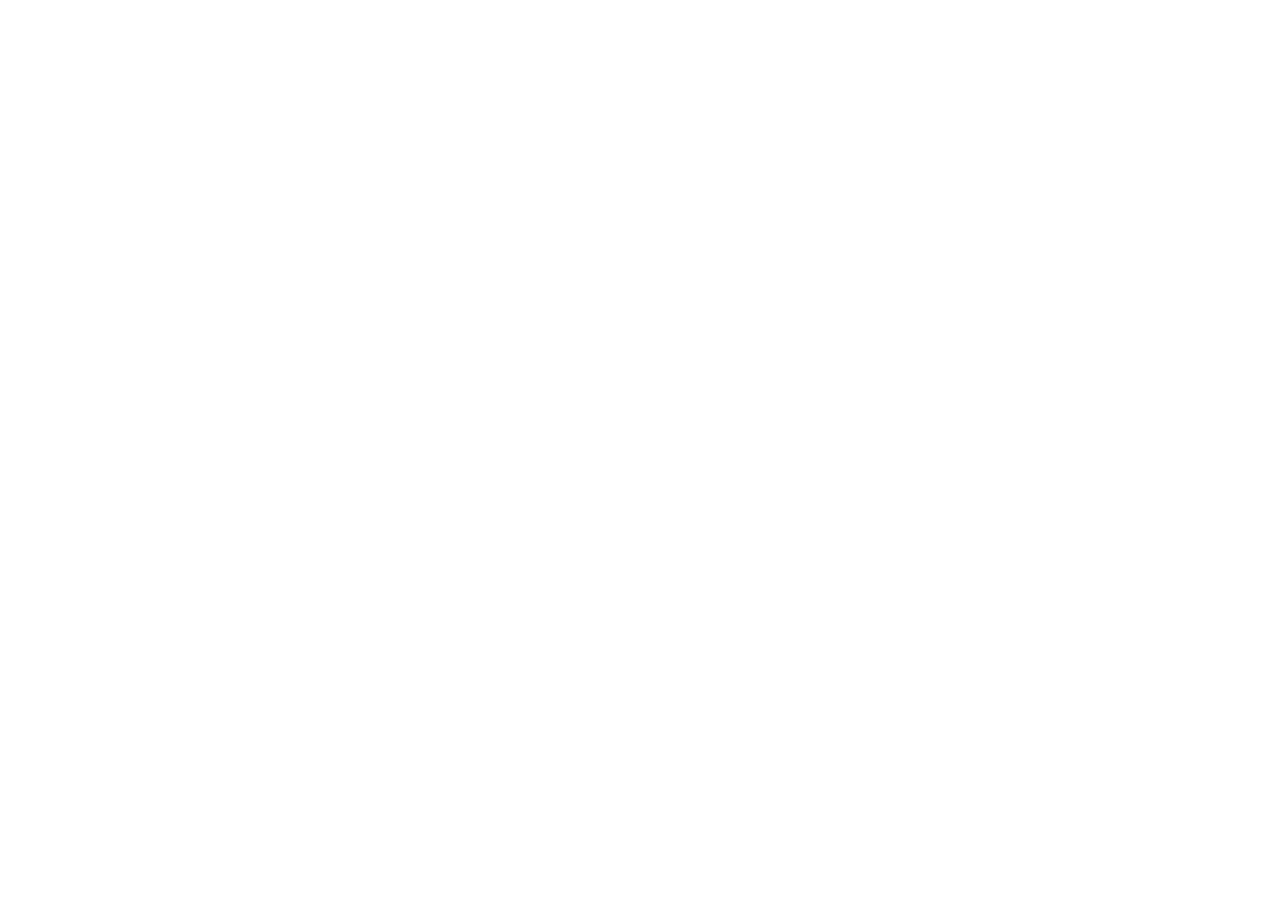
==== index.html @ 39248502 "Publish zero-cost merch UI snapshot" ====
<!doctype html>
<html lang="ja" data-page="index">
<head>
  <meta charset="utf-8">
  <meta name="viewport" content="width=device-width,initial-scale=1">
  <title>0円仕入れ物販事業</title>
  <link rel="stylesheet" href="./common.css">
  <style>
    .hq-wrap { max-width: 1180px; }
    .hero {
      display: grid;
      grid-template-columns: 1fr;
      gap: 14px;
      margin-bottom: 16px;
    }
    .panel {
      background: var(--surface);
      border: 1px solid var(--border);
      border-radius: var(--radius-lg);
      padding: 18px;
      box-shadow: 0 1px 2px rgba(15,23,42,.04);
    }
    .upload-title {
      font-size: 28px;
      font-weight: 900;
      line-height: 1.15;
      letter-spacing: -.02em;
    }
    .box-panel {
      margin-top: 14px;
      padding: 14px;
      border: 1px solid var(--border);
      border-radius: var(--radius-lg);
      background: var(--surface-2);
    }
    .box-label {
      font-size: 12px;
      font-weight: 800;
      color: var(--text-2);
    }
    .box-row {
      display: flex;
      flex-wrap: wrap;
      gap: 10px;
      align-items: center;
      margin-top: 10px;
    }
    .box-select {
      flex: 1;
      min-width: 220px;
      padding: 12px 14px;
      border-radius: var(--radius);
      border: 1px solid var(--border);
      background: var(--surface);
      color: var(--text);
      font: 14px/1.4 inherit;
    }
    .box-select:focus {
      outline: none;
      border-color: var(--accent);
    }
    .box-next {
      display: inline-flex;
      align-items: center;
      padding: 9px 12px;
      border-radius: 999px;
      border: 1px solid rgba(37,99,235,.18);
      background: #eff6ff;
      color: #1d4ed8;
      font-size: 12px;
      font-weight: 800;
      white-space: nowrap;
    }
    .box-grid {
      display: grid;
      grid-template-columns: repeat(3, minmax(0, 1fr));
      gap: 8px;
      margin-top: 12px;
    }
    .box-kpi {
      padding: 12px;
      border-radius: var(--radius);
      border: 1px solid var(--border);
      background: var(--surface);
    }
    .box-kpi-label {
      font-size: 11px;
      font-weight: 800;
      letter-spacing: .04em;
      text-transform: uppercase;
      color: var(--text-3);
    }
    .box-kpi-value {
      margin-top: 6px;
      font-size: 15px;
      font-weight: 800;
      color: var(--text);
      line-height: 1.5;
    }
    .box-create-row {
      margin-top: 10px;
    }
    .box-create-btn {
      padding: 0;
      border: none;
      background: none;
      color: var(--accent);
      font-size: 12px;
      font-weight: 800;
      cursor: pointer;
    }
    .box-create-btn:hover {
      text-decoration: underline;
    }
    .box-modal[hidden] { display: none; }
    .box-modal {
      position: fixed;
      inset: 0;
      z-index: 80;
      display: grid;
      place-items: center;
      padding: 20px;
      background: rgba(15,23,42,.22);
    }
    .box-modal-panel {
      width: min(420px, 100%);
      border: 1px solid var(--border);
      border-radius: var(--radius-lg);
      background: var(--surface);
      padding: 18px;
      box-shadow: 0 20px 48px rgba(15,23,42,.16);
    }
    .box-modal-title {
      font-size: 18px;
      font-weight: 900;
      line-height: 1.4;
    }
    .box-modal-note {
      margin-top: 8px;
      font-size: 12px;
      color: var(--text-2);
      line-height: 1.7;
    }
    .box-modal-input {
      width: 100%;
      margin-top: 12px;
      padding: 12px 14px;
      border-radius: var(--radius);
      border: 1px solid var(--border);
      background: var(--surface);
      color: var(--text);
      font: 14px/1.4 inherit;
    }
    .box-modal-input:focus {
      outline: none;
      border-color: var(--accent);
    }
    .box-modal-actions {
      display: flex;
      flex-wrap: wrap;
      gap: 8px;
      margin-top: 14px;
    }
    .box-modal-actions button {
      padding: 10px 14px;
      border-radius: 999px;
      border: 1px solid var(--border);
      background: var(--surface);
      color: var(--text-2);
      font-size: 13px;
      font-weight: 800;
      cursor: pointer;
    }
    .box-modal-actions .primary {
      border-color: var(--accent);
      background: var(--accent);
      color: #fff;
    }
    .upload-zone {
      margin-top: 16px;
      border: 2px dashed var(--border);
      border-radius: var(--radius-lg);
      padding: 28px 18px;
      text-align: center;
      cursor: pointer;
      background: var(--surface);
      transition: border-color .18s, background .18s, transform .18s;
    }
    .upload-zone:hover,
    .upload-zone.dragover {
      border-color: var(--accent);
      background: #eff6ff;
      transform: translateY(-1px);
    }
    .upload-zone input[type="file"] { display: none; }
    .upload-icon {
      font-size: 34px;
      line-height: 1;
    }
    .upload-main {
      margin-top: 10px;
      font-size: 16px;
      font-weight: 800;
    }
    .upload-sub {
      margin-top: 6px;
      font-size: 12px;
      color: var(--text-3);
      line-height: 1.6;
    }
    .upload-status {
      margin-top: 10px;
      font-size: 12px;
      font-weight: 700;
      color: var(--text-2);
    }
    .upload-links {
      display: flex;
      flex-wrap: wrap;
      gap: 8px;
      margin-top: 14px;
    }
    .failure-panel {
      margin-top: 14px;
      padding: 14px;
      border: 1px solid rgba(148,163,184,.26);
      border-radius: var(--radius-lg);
      background:
        linear-gradient(180deg, rgba(248,250,252,.95), rgba(255,255,255,.98)),
        var(--surface);
      box-shadow: 0 1px 2px rgba(15,23,42,.04);
    }
    .failure-panel.attention {
      border-color: rgba(185,28,28,.28);
      background:
        linear-gradient(180deg, rgba(254,242,242,.98), rgba(255,255,255,.99)),
        var(--surface);
      box-shadow: 0 10px 30px rgba(185,28,28,.08);
    }
    .failure-head {
      display: flex;
      flex-wrap: wrap;
      gap: 10px;
      align-items: start;
      justify-content: space-between;
    }
    .failure-title {
      font-size: 15px;
      font-weight: 900;
      color: #0f172a;
      letter-spacing: -.01em;
    }
    .failure-panel.attention .failure-title {
      color: #991b1b;
    }
    .failure-summary {
      margin-top: 6px;
      font-size: 12px;
      line-height: 1.75;
      color: #475569;
    }
    .failure-count {
      display: inline-flex;
      align-items: center;
      justify-content: center;
      min-width: 54px;
      padding: 6px 12px;
      border-radius: 999px;
      border: 1px solid rgba(148,163,184,.24);
      background: #fff;
      color: #334155;
      font-size: 12px;
      font-weight: 900;
      white-space: nowrap;
    }
    .failure-panel.attention .failure-count {
      border-color: rgba(185,28,28,.18);
      background: rgba(185,28,28,.08);
      color: #991b1b;
    }
    .failure-list {
      display: grid;
      gap: 10px;
      margin-top: 12px;
    }
    .failure-empty {
      padding: 12px 14px;
      border-radius: var(--radius);
      border: 1px dashed rgba(148,163,184,.35);
      background: rgba(255,255,255,.78);
      font-size: 12px;
      color: #64748b;
      line-height: 1.7;
    }
    .failure-card {
      display: grid;
      gap: 10px;
      padding: 12px;
      border-radius: var(--radius);
      border: 1px solid rgba(185,28,28,.14);
      background: #fff;
    }
    .failure-card-top {
      display: flex;
      flex-wrap: wrap;
      gap: 8px;
      align-items: start;
      justify-content: space-between;
    }
    .failure-card-title {
      font-size: 14px;
      font-weight: 900;
      line-height: 1.45;
      color: #991b1b;
    }
    .failure-card-time {
      font-size: 11px;
      font-weight: 800;
      color: #64748b;
      white-space: nowrap;
    }
    .failure-message {
      font-size: 13px;
      line-height: 1.75;
      color: #334155;
    }
    .failure-meta {
      display: flex;
      flex-wrap: wrap;
      gap: 6px;
    }
    .failure-pill {
      display: inline-flex;
      align-items: center;
      padding: 5px 10px;
      border-radius: 999px;
      border: 1px solid rgba(148,163,184,.22);
      background: #f8fafc;
      color: #334155;
      font-size: 11px;
      font-weight: 800;
      white-space: nowrap;
    }
    .failure-section-title {
      font-size: 11px;
      font-weight: 900;
      letter-spacing: .04em;
      text-transform: uppercase;
      color: #991b1b;
    }
    .failure-details,
    .failure-steps {
      display: grid;
      gap: 6px;
    }
    .failure-line,
    .failure-step {
      font-size: 12px;
      line-height: 1.7;
      color: #475569;
    }
    .failure-step strong {
      color: #991b1b;
    }
    .failure-photo-grid {
      display: grid;
      grid-template-columns: repeat(auto-fit, minmax(150px, 1fr));
      gap: 8px;
    }
    .failure-photo-card {
      border: 1px solid rgba(148,163,184,.18);
      border-radius: 12px;
      overflow: hidden;
      background: #f8fafc;
    }
    .failure-photo-link {
      display: block;
      text-decoration: none;
      color: inherit;
    }
    .failure-photo-thumb {
      display: block;
      width: 100%;
      aspect-ratio: 1 / 1;
      object-fit: cover;
      background: #e2e8f0;
    }
    .failure-photo-thumb.file-fallback {
      display: grid;
      place-items: center;
      background:
        linear-gradient(180deg, #dbeafe, #eff6ff);
      color: #0f172a;
      font-weight: 900;
      letter-spacing: .08em;
      font-size: 18px;
    }
    .failure-photo-thumb-label {
      display: inline-flex;
      align-items: center;
      justify-content: center;
      min-width: 64px;
      min-height: 64px;
      padding: 8px 10px;
      border-radius: 16px;
      border: 1px solid rgba(59,130,246,.2);
      background: rgba(255,255,255,.82);
      box-shadow: inset 0 1px 0 rgba(255,255,255,.7);
    }
    .failure-photo-body {
      display: grid;
      gap: 4px;
      padding: 8px;
    }
    .failure-photo-name {
      font-size: 11px;
      font-weight: 800;
      color: #0f172a;
      line-height: 1.5;
      word-break: break-all;
    }
    .failure-photo-note {
      font-size: 10px;
      line-height: 1.55;
      color: #475569;
    }
    .action-link {
      display: inline-flex;
      align-items: center;
      justify-content: center;
      gap: 6px;
      padding: 10px 14px;
      border-radius: 999px;
      border: 1px solid var(--border);
      background: var(--surface-2);
      color: var(--text);
      font-size: 13px;
      font-weight: 800;
      text-decoration: none;
      transition: border-color .18s, transform .18s;
    }
    .action-link:hover {
      border-color: var(--accent);
      transform: translateY(-1px);
    }
    .action-link.primary {
      background: var(--accent);
      color: #fff;
      border-color: var(--accent);
    }
    button.action-link {
      font: inherit;
      cursor: pointer;
    }
    button.action-link:disabled {
      opacity: .5;
      cursor: not-allowed;
      transform: none;
    }
    .action-link.disabled {
      opacity: .5;
      pointer-events: none;
      transform: none;
    }
    .drive-panel {
      margin-top: 14px;
      padding: 14px;
      border: 1px solid rgba(2,132,199,.22);
      border-radius: var(--radius-lg);
      background:
        linear-gradient(180deg, rgba(240,249,255,.95), rgba(255,255,255,.98)),
        var(--surface);
      box-shadow: 0 1px 2px rgba(15,23,42,.04);
    }
    .drive-header {
      display: flex;
      flex-wrap: wrap;
      gap: 8px;
      align-items: center;
      justify-content: space-between;
    }
    .drive-title {
      font-size: 14px;
      font-weight: 900;
      color: #0f172a;
      letter-spacing: -.01em;
    }
    .drive-badge {
      display: inline-flex;
      align-items: center;
      padding: 5px 10px;
      border-radius: 999px;
      background: rgba(2,132,199,.1);
      border: 1px solid rgba(2,132,199,.18);
      color: #0369a1;
      font-size: 11px;
      font-weight: 800;
      white-space: nowrap;
    }
    .drive-note {
      margin-top: 10px;
      font-size: 12px;
      line-height: 1.75;
      color: #334155;
    }
    .drive-actions {
      display: flex;
      flex-wrap: wrap;
      gap: 8px;
      margin-top: 12px;
    }
    .drive-actions .action-link {
      background: #fff;
      border-color: rgba(2,132,199,.2);
      color: #0f172a;
    }
    .drive-actions .action-link.primary {
      background: #0284c7;
      border-color: #0284c7;
      color: #fff;
    }
    .drive-status {
      margin-top: 10px;
      font-size: 12px;
      font-weight: 700;
      line-height: 1.7;
      color: #334155;
    }
    .drive-status.ok { color: #166534; }
    .drive-status.error { color: #b91c1c; }
    .drive-link {
      display: inline-flex;
      align-items: center;
      gap: 6px;
      margin-top: 10px;
      font-size: 12px;
      font-weight: 800;
      color: #0369a1;
      text-decoration: none;
      word-break: break-all;
    }
    .drive-link:hover { text-decoration: underline; }
    .focus-card {
      display: grid;
      gap: 12px;
      align-content: start;
    }
    .focus-eyebrow {
      font-size: 12px;
      font-weight: 800;
      color: var(--accent);
      letter-spacing: .04em;
      text-transform: uppercase;
    }
    .focus-title {
      font-size: 24px;
      font-weight: 900;
      line-height: 1.2;
      letter-spacing: -.02em;
    }
    .focus-note {
      font-size: 14px;
      color: var(--text-2);
      line-height: 1.7;
    }
    .focus-context {
      padding: 12px 14px;
      border-radius: var(--radius);
      border: 1px solid var(--border);
      background: var(--surface-2);
      font-size: 13px;
      color: var(--text-2);
      line-height: 1.7;
    }
    .focus-meta {
      display: flex;
      flex-wrap: wrap;
      gap: 8px;
    }
    .meta-pill {
      display: inline-flex;
      align-items: center;
      gap: 6px;
      padding: 6px 10px;
      border-radius: 999px;
      border: 1px solid var(--border);
      background: var(--surface-2);
      font-size: 12px;
      font-weight: 700;
      color: var(--text-2);
    }
    .summary-strip {
      display: grid;
      grid-template-columns: repeat(auto-fit, minmax(140px, 1fr));
      gap: 8px;
      margin-bottom: 16px;
    }
    .summary-card {
      background: var(--surface);
      border: 1px solid var(--border);
      border-radius: var(--radius);
      padding: 14px;
      box-shadow: 0 1px 2px rgba(15,23,42,.04);
    }
    .summary-label {
      font-size: 11px;
      font-weight: 700;
      color: var(--text-3);
    }
    .summary-value {
      margin-top: 8px;
      font-size: 28px;
      line-height: 1;
      font-weight: 900;
    }
    .summary-card.green .summary-value { color: var(--green); }
    .summary-card.blue .summary-value { color: var(--blue); }
    .summary-card.yellow .summary-value { color: var(--yellow); }
    .summary-card.orange .summary-value { color: var(--orange); }
    .summary-card.red .summary-value { color: var(--red); }
    .summary-card.gray .summary-value { color: var(--text); }
    .section {
      margin-bottom: 16px;
    }
    .section-headline {
      margin-bottom: 10px;
      font-size: 14px;
      font-weight: 800;
      color: var(--text);
    }
    .tool-grid {
      display: grid;
      grid-template-columns: repeat(auto-fit, minmax(220px, 1fr));
      gap: 10px;
    }
    .tool-card {
      background: var(--surface);
      border: 1px solid var(--border);
      border-radius: var(--radius-lg);
      padding: 16px;
      display: grid;
      gap: 12px;
      transition: border-color .18s, transform .18s;
      box-shadow: 0 1px 2px rgba(15,23,42,.04);
    }
    .tool-card:hover {
      border-color: var(--accent);
      transform: translateY(-1px);
    }
    .tool-top {
      display: flex;
      align-items: start;
      justify-content: space-between;
      gap: 10px;
    }
    .tool-name {
      font-size: 15px;
      font-weight: 800;
      line-height: 1.4;
    }
    .tool-count {
      font-size: 28px;
      line-height: 1;
      font-weight: 900;
      color: var(--text);
    }
    .tool-card.blue .tool-count { color: var(--blue); }
    .tool-card.green .tool-count { color: var(--green); }
    .tool-card.orange .tool-count { color: var(--orange); }
    .tool-card.red .tool-count { color: var(--red); }
    .tool-note {
      font-size: 12px;
      color: var(--text-2);
      line-height: 1.7;
    }
    .tool-link {
      display: inline-flex;
      align-items: center;
      gap: 6px;
      font-size: 12px;
      font-weight: 800;
      color: var(--accent);
      text-decoration: none;
    }
    .tool-link:hover { text-decoration: underline; }
    .alert-list {
      display: grid;
      gap: 8px;
    }
    .alert-card {
      display: grid;
      grid-template-columns: auto minmax(0, 1fr) auto;
      gap: 12px;
      align-items: start;
      background: var(--surface);
      border: 1px solid var(--border);
      border-radius: var(--radius);
      padding: 14px;
      box-shadow: 0 1px 2px rgba(15,23,42,.04);
    }
    .alert-dot {
      width: 10px;
      height: 10px;
      border-radius: 50%;
      margin-top: 6px;
      background: var(--text-3);
    }
    .alert-card.red .alert-dot { background: var(--red); }
    .alert-card.orange .alert-dot { background: var(--orange); }
    .alert-card.yellow .alert-dot { background: var(--yellow); }
    .alert-card.blue .alert-dot { background: var(--blue); }
    .alert-card.gray .alert-dot { background: var(--text-3); }
    .alert-id {
      font-size: 11px;
      font-family: ui-monospace, SFMono-Regular, Menlo, Consolas, monospace;
      font-weight: 700;
      color: var(--accent);
    }
    .alert-name {
      margin-top: 3px;
      font-size: 14px;
      font-weight: 800;
      line-height: 1.45;
    }
    .alert-note {
      margin-top: 5px;
      font-size: 12px;
      color: var(--text-2);
      line-height: 1.7;
    }
    .alert-link {
      display: inline-flex;
      align-items: center;
      white-space: nowrap;
      font-size: 12px;
      font-weight: 800;
      color: var(--accent);
      text-decoration: none;
    }
    .alert-link:hover { text-decoration: underline; }
    .empty-copy {
      padding: 14px;
      border-radius: var(--radius);
      border: 1px solid var(--border);
      background: var(--surface);
      font-size: 12px;
      color: var(--text-3);
    }
    .channel-grid {
      display: grid;
      grid-template-columns: repeat(auto-fit, minmax(220px, 1fr));
      gap: 10px;
    }
    .channel-card {
      background: var(--surface);
      border: 1px solid var(--border);
      border-radius: var(--radius-lg);
      padding: 16px;
      display: grid;
      gap: 10px;
      box-shadow: 0 1px 2px rgba(15,23,42,.04);
    }
    .channel-card.green  { border-color: rgba(21,128,61,.3); }
    .channel-card.blue   { border-color: rgba(29,78,216,.3); }
    .channel-card.orange { border-color: rgba(180,83,9,.3); }
    .channel-card.yellow { border-color: rgba(146,64,14,.3); }
    .channel-card.red    { border-color: rgba(185,28,28,.3); }
    .channel-head {
      display: flex;
      align-items: start;
      justify-content: space-between;
      gap: 8px;
    }
    .channel-name {
      font-size: 15px;
      font-weight: 800;
      line-height: 1.4;
    }
    .channel-stats {
      display: grid;
      grid-template-columns: repeat(auto-fit, minmax(72px, 1fr));
      gap: 6px;
    }
    .channel-stat {
      padding: 8px 6px;
      border-radius: 10px;
      background: var(--surface-2);
      text-align: center;
    }
    .channel-stat-label {
      font-size: 9px;
      font-weight: 700;
      color: var(--text-3);
    }
    .channel-stat-value {
      margin-top: 4px;
      font-size: 15px;
      font-weight: 900;
      color: var(--text);
    }
    .channel-note,
    .channel-plan,
    .channel-next {
      font-size: 12px;
      color: var(--text-2);
      line-height: 1.7;
    }
    .channel-plan {
      font-weight: 800;
      color: var(--text);
    }
    details.context {
      margin-bottom: 16px;
      border: 1px solid var(--border);
      border-radius: var(--radius-lg);
      background: var(--surface);
      overflow: hidden;
      box-shadow: 0 1px 2px rgba(15,23,42,.04);
    }
    details.context > summary {
      list-style: none;
      cursor: pointer;
      padding: 16px 18px;
      font-size: 13px;
      font-weight: 800;
      color: var(--text);
      display: flex;
      align-items: center;
      gap: 8px;
    }
    details.context > summary::-webkit-details-marker { display: none; }
    .context-arrow {
      color: var(--accent);
      transition: transform .16s ease;
    }
    details.context[open] .context-arrow { transform: rotate(90deg); }
    .detail-grid {
      display: grid;
      grid-template-columns: repeat(2, minmax(0, 1fr));
      gap: 12px;
      padding: 0 18px 18px;
    }
    .detail-card {
      border: 1px solid var(--border);
      border-radius: var(--radius);
      background: var(--surface-2);
      padding: 14px;
    }
    .detail-title {
      font-size: 12px;
      font-weight: 800;
      color: var(--text-2);
      margin-bottom: 10px;
    }
    .milestone-list,
    .action-list {
      display: grid;
      gap: 8px;
    }
    .milestone-item,
    .action-item {
      padding: 10px 12px;
      border-radius: 10px;
      border: 1px solid var(--border);
      background: var(--surface);
      font-size: 12px;
      color: var(--text-2);
      line-height: 1.6;
    }
    .milestone-name {
      font-weight: 800;
      color: var(--text);
    }
    .milestone-progress {
      margin-top: 5px;
      font-size: 11px;
      color: var(--text-3);
    }
    .hq-footer {
      margin: 0 24px 24px;
      font-size: 11px;
      color: var(--text-3);
      text-align: center;
    }
    .hq-footer code {
      cursor: pointer;
      color: var(--accent);
    }
    /* ── 8-step pipeline strip ── */
    .flow-strip {
      display: flex;
      align-items: center;
      gap: 0;
      margin-bottom: 14px;
      padding: 11px 16px;
      background: var(--surface);
      border: 1px solid var(--border);
      border-radius: var(--radius-lg);
      box-shadow: 0 1px 2px rgba(15,23,42,.04);
      overflow-x: auto;
      scrollbar-width: none;
    }
    .flow-strip::-webkit-scrollbar { display: none; }
    .pipe-step {
      display: inline-flex;
      align-items: center;
      padding: 4px 10px;
      border-radius: 999px;
      font-size: 11px;
      font-weight: 800;
      color: var(--text-3);
      white-space: nowrap;
      flex-shrink: 0;
      border: 1px solid transparent;
      letter-spacing: .01em;
    }
    .pipe-step.done { color: var(--green); }
    .pipe-step.current {
      background: rgba(37,99,235,.09);
      color: var(--accent);
      border-color: rgba(37,99,235,.22);
    }
    .pipe-step.alert {
      background: rgba(185,28,28,.07);
      color: var(--red);
      border-color: rgba(185,28,28,.22);
    }
    .pipe-arr {
      flex-shrink: 0;
      color: var(--border);
      font-size: 11px;
      padding: 0 1px;
      user-select: none;
    }
    @media (max-width: 920px) {
      .hero,
      .detail-grid {
        grid-template-columns: 1fr;
      }
    }
    @media (max-width: 640px) {
      .upload-title,
      .focus-title {
        font-size: 22px;
      }
      .summary-strip,
      .tool-grid,
      .channel-grid,
      .box-grid {
        grid-template-columns: 1fr;
      }
      .alert-card {
        grid-template-columns: auto minmax(0, 1fr);
      }
      .alert-link {
        grid-column: 2;
      }
      .channel-stats {
        grid-template-columns: repeat(2, minmax(0, 1fr));
      }
    }
  </style>
</head>
<body>
  <header class="hq-header">
    <h1><span class="dot">●</span> 0円仕入れ物販事業</h1>
  </header>

  <div class="hq-wrap">
    <section class="hero">
      <div class="panel">
        <div class="upload-title">写真を入れる箱を選ぶ</div>
        <div class="box-panel">
          <div class="box-label">いま使う箱</div>
          <div class="box-row">
            <select id="box-select" class="box-select" aria-label="写真を入れる箱"></select>
            <div id="box-next" class="box-next">次の番号を確認中</div>
          </div>
          <div id="box-grid" class="box-grid"></div>
          <div class="box-create-row">
            <button id="box-create-btn" class="box-create-btn" type="button">＋ 新しい箱を作る</button>
          </div>
        </div>
        <div class="upload-zone" id="upload-zone">
          <div class="upload-icon">📷</div>
          <div id="upload-main" class="upload-main">写真を選ぶ</div>
          <input type="file" id="file-input" multiple accept="image/*,.heic,.heif">
          <div class="upload-status" id="upload-status">箱を選んだら写真を入れます</div>
        </div>
        <div class="upload-links">
          <button id="upload-submit" class="action-link primary" type="button" disabled hidden>写真を取り込む</button>
          <a id="intake-link" class="action-link primary" href="./intake_cards.html">④⑤ 写真・AI識別へ →</a>
          <a id="ops-link" class="action-link" href="./ops.html">⑥ 出品準備 →</a>
        </div>
        <div id="failure-panel" class="failure-panel">
          <div class="failure-head">
            <div>
              <div class="failure-title">判定失敗</div>
              <div id="failure-summary" class="failure-summary">いまの箱で保存済みの判定失敗はありません。</div>
            </div>
            <div id="failure-count" class="failure-count">0件</div>
          </div>
          <div id="failure-list" class="failure-list">
            <div class="failure-empty">判定に失敗しても、これからは写真を保存してここへ出します。理由と次にやることをこの欄で確認できます。</div>
          </div>
        </div>
        <div class="drive-panel">
          <div class="drive-header">
            <div class="drive-title">相手に送る共有フォルダ</div>
            <div class="drive-badge">1日1回確認</div>
          </div>
          <div class="drive-note">
            1. <strong>相手に送るリンクをコピー</strong> を押します。 2. そのまま相手に送ります。 3. 相手は開いた共有フォルダへ <strong>撮影順のまま</strong> 写真を入れるだけです。
            フォルダ追加は不要です。Acer 側で <strong>時系列順 + バーコード写真を区切り</strong> にまとめます。通常確認は <strong>1日1回</strong>、急ぐ時だけ「今すぐ共有フォルダ確認」を使います。
          </div>
          <div class="drive-actions">
            <button id="drive-share-btn" class="action-link" type="button">相手に送るリンクをコピー</button>
            <button id="drive-sync-btn" class="action-link primary" type="button">今すぐ共有フォルダ確認</button>
          </div>
          <div id="drive-status" class="drive-status">箱を選ぶと、相手に送る共有リンクをこちらで用意できます。相手は開いた共有フォルダへ写真を入れるだけです。</div>
          <a id="drive-link" class="drive-link" href="#" target="_blank" rel="noreferrer noopener" hidden>共有フォルダを開く</a>
        </div>
      </div>
    </section>
  </div>

  <div id="box-modal" class="box-modal" hidden>
    <div class="box-modal-panel">
      <div class="box-modal-title">新しい箱を作る</div>
      <select id="box-modal-lane" class="box-modal-input" aria-label="箱のロット">
        <option value="numeric">数字ロット</option>
        <option value="alphabet">英字ロット</option>
      </select>
      <input id="box-modal-input" class="box-modal-input" type="text" maxlength="12" placeholder="例: 002">
      <div class="box-modal-actions">
        <button id="box-modal-confirm" class="primary" type="button">この箱を作る</button>
        <button id="box-modal-cancel" type="button">閉じる</button>
      </div>
    </div>
  </div>

  <script src="./status_snapshot.js"></script>
  <script>
    document.write('<script src="./intake_snapshot.js?fresh='
      + encodeURIComponent(new URLSearchParams(window.location.search).get('fresh') || String(Date.now()))
      + '"><\\/script>');
  </script>
  <script src="./milestone_snapshot.js"></script>
  <script src="./api_config.js"></script>
  <script src="./common.js"></script>
  <script>
  (function(){
    var S = window.ZERO_COST_STATUS || {};
    var I = window.ZERO_COST_INTAKE || {};
    var zone = document.getElementById('upload-zone');
    var fileInput = document.getElementById('file-input');
    var statusEl = document.getElementById('upload-status');
    var uploadMain = document.getElementById('upload-main');
    var uploadSubmit = document.getElementById('upload-submit');
    var boxSelect = document.getElementById('box-select');
    var boxNext = document.getElementById('box-next');
    var boxGrid = document.getElementById('box-grid');
    var failurePanel = document.getElementById('failure-panel');
    var failureSummaryEl = document.getElementById('failure-summary');
    var failureCountEl = document.getElementById('failure-count');
    var failureListEl = document.getElementById('failure-list');
    var intakeLink = document.getElementById('intake-link');
    var opsLink = document.getElementById('ops-link');
    var driveShareBtn = document.getElementById('drive-share-btn');
    var driveSyncBtn = document.getElementById('drive-sync-btn');
    var driveStatusEl = document.getElementById('drive-status');
    var driveLinkEl = document.getElementById('drive-link');
    var boxCreateBtn = document.getElementById('box-create-btn');
    var boxModal = document.getElementById('box-modal');
    var boxModalLane = document.getElementById('box-modal-lane');
    var boxModalInput = document.getElementById('box-modal-input');
    var boxModalConfirm = document.getElementById('box-modal-confirm');
    var boxModalCancel = document.getElementById('box-modal-cancel');
    var selectedFiles = [];
    var selectedPhotoManifest = [];
    var barcodeDetectionPending = false;
    var isUploading = false;
    var isDriveBusy = false;
    var driveStatusPollTimer = 0;
    var driveStatusRequestId = 0;
    var failureRequestId = 0;

    function esc(value){
      return String(value || '')
        .replace(/&/g, '&amp;')
        .replace(/</g, '&lt;')
        .replace(/>/g, '&gt;')
        .replace(/"/g, '&quot;');
    }

    function num(value){
      var normalized = Number(String(value || '0').replace(/,/g, ''));
      return isFinite(normalized) ? normalized : 0;
    }

    function padSequence(value){
      return String(Math.max(0, num(value))).padStart(4, '0');
    }

    function basename(path){
      var parts = String(path || '').split('/').filter(Boolean);
      return parts.length ? parts[parts.length - 1] : '';
    }

    function parseBoxNumber(boxId) {
      var match = String(boxId || '').match(/^BOX-(\d+)$/i);
      return match ? num(match[1]) : 0;
    }

    function parseBoxAlpha(boxId) {
      var match = String(boxId || '').match(/^BOX-([A-Z]+)$/i);
      return match ? match[1].toUpperCase() : '';
    }

    function normalizeBoxLane(value) {
      return String(value || '').toLowerCase() === 'alphabet' ? 'alphabet' : 'numeric';
    }

    function inferBoxLane(boxId, rawLane) {
      if (/^BOX-[A-Z]+$/i.test(String(boxId || '').trim())) return 'alphabet';
      if (/^BOX-\d+$/i.test(String(boxId || '').trim())) return 'numeric';
      return normalizeBoxLane(rawLane);
    }

    function laneLabel(lane) {
      return normalizeBoxLane(lane) === 'alphabet' ? '英字ロット' : '数字ロット';
    }

    function boxCodeFromId(boxId, lane) {
      var alpha = parseBoxAlpha(boxId);
      if (alpha) return alpha;
      var numeric = parseBoxNumber(boxId);
      if (numeric) return String(numeric).padStart(3, '0');
      return normalizeBoxLane(lane) === 'alphabet' ? 'A' : '001';
    }

    function boxDisplayLabel(boxId, rawLabel, lane, code) {
      var normalizedLane = normalizeBoxLane(lane || inferBoxLane(boxId));
      var normalizedCode = String(code || boxCodeFromId(boxId, normalizedLane)).trim().toUpperCase();
      var label = String(rawLabel || '').trim();
      var fallback = (normalizedLane === 'alphabet' ? '英字箱 ' : '数字箱 ') + normalizedCode;
      if (!label || label === boxId) return fallback;
      if (normalizedLane === 'numeric' && /^box\s*[A-Z]+$/i.test(label)) return fallback;
      if (normalizedLane === 'alphabet' && /^box\s*\d+$/i.test(label)) return fallback;
      return label;
    }

    function normalizeBoxCode(value, lane) {
      var text = String(value || '').trim().toUpperCase();
      if (normalizeBoxLane(lane) === 'alphabet') {
        return text.replace(/[^A-Z]/g, '');
      }
      var digits = text.replace(/[^\d]/g, '');
      return digits ? String(num(digits)).padStart(3, '0') : '';
    }

    function alphaIndex(code) {
      var normalized = String(code || '').trim().toUpperCase();
      if (!normalized) return 0;
      return normalized.split('').reduce(function(total, ch) {
        return total * 26 + (ch.charCodeAt(0) - 64);
      }, 0);
    }

    function alphaCodeFromIndex(index) {
      var value = Math.max(1, num(index));
      var code = '';
      while (value > 0) {
        var rem = (value - 1) % 26;
        code = String.fromCharCode(65 + rem) + code;
        value = Math.floor((value - 1) / 26);
      }
      return code || 'A';
    }

    function loadCustomBoxes(fallbackSlotOrder, fallbackSlotsPerItem) {
      var parsed = [];
      try {
        parsed = JSON.parse(window.localStorage ? (window.localStorage.getItem('zeroCostCustomBoxes') || '[]') : '[]');
      } catch (_) {
        parsed = [];
      }
      return (parsed || []).map(function(box) {
        var id = String(box && box.id || '').trim();
        if (!id) return null;
        var lane = inferBoxLane(id, box && box.lane);
        var code = normalizeBoxCode(box && box.code ? box.code : boxCodeFromId(id, lane), lane) || boxCodeFromId(id, lane);
        var label = boxDisplayLabel(id, box && box.label, lane, code);
        var nextSequence = Math.max(1, num(box.nextSequence) || 1);
        var slotOrder = (box.slotOrder || fallbackSlotOrder || []).slice();
        return {
          id: id,
          lane: lane,
          laneLabel: laneLabel(lane),
          code: code,
          label: label,
          totalItems: num(box.totalItems),
          completeItems: num(box.completeItems),
          incompleteItems: num(box.incompleteItems),
          nextSequence: nextSequence,
          nextManagementId: String(box.nextManagementId || (id + '-ITEM-' + padSequence(nextSequence))),
          slotsPerItem: Math.max(1, num(box.slotsPerItem) || fallbackSlotsPerItem || 3),
          slotOrder: slotOrder,
          sourceDir: String(box.sourceDir || ''),
          hasSnapshot: false,
          isDraft: true
        };
      }).filter(Boolean);
    }

    function saveCustomBoxes(boxes) {
      try {
        if (!window.localStorage) return;
        window.localStorage.setItem('zeroCostCustomBoxes', JSON.stringify((boxes || []).map(function(box) {
          return {
            id: box.id,
            lane: box.lane,
            code: box.code,
            label: box.label,
            totalItems: box.totalItems,
            completeItems: box.completeItems,
            incompleteItems: box.incompleteItems,
            nextSequence: box.nextSequence,
            nextManagementId: box.nextManagementId,
            slotsPerItem: box.slotsPerItem,
            slotOrder: box.slotOrder,
            sourceDir: box.sourceDir
          };
        })));
      } catch (_) {}
    }

    function toneClass(value){
      return ['green', 'blue', 'yellow', 'orange', 'red', 'gray', 'purple'].indexOf(value) >= 0 ? value : 'gray';
    }

    function chipClass(tone){
      return {
        green: 'b-green',
        blue: 'b-blue',
        yellow: 'b-yellow',
        orange: 'b-orange',
        purple: 'b-purple',
        red: 'b-red'
      }[toneClass(tone)] || 'b-gray';
    }

    function firstNonEmpty() {
      for (var i = 0; i < arguments.length; i += 1) {
        if (arguments[i]) return arguments[i];
      }
      return '';
    }

    function slotOrderText(order){
      return (order || []).length ? order.join(' → ') : 'FRONT → BACK → CODE';
    }

    function maxSequence(items) {
      return (items || []).reduce(function(maxValue, item) {
        var current = num(item && item.sequence);
        return current > maxValue ? current : maxValue;
      }, 0);
    }

    function flowSummaryText() {
      return '流れ: ロットを選ぶ → 箱を選ぶ → 写真を取り込む → AIがOCRで特定 → AIが画像を集める → 出品 → 売れたら集荷';
    }

    function renderPipeline() {
      var strip = document.getElementById('flow-strip');
      if (!strip) return;
      var metrics = S.metrics || {};
      var shipping = S.shipping_guard || {};
      var routing = S.routing || {};
      var totalItems = num(metrics.total_items) || (I.items || []).length;
      var researchPending = num(metrics.research_pending);
      var draftPending = num(metrics.draft_pending);
      var mercariLive = num(routing.mercari_live);
      var shippingErrors = num(shipping.errors);
      var hasItems = totalItems > 0;
      function cls(done, current, isAlert) {
        if (isAlert) return 'alert';
        if (done) return 'done';
        if (current) return 'current';
        return '';
      }
      var steps = [
        { n: '①', label: 'ロット選択',  c: cls(hasItems, !hasItems, false) },
        { n: '②', label: '箱を選ぶ',    c: cls(hasItems, !hasItems, false) },
        { n: '③', label: '写真を入れる', c: cls(hasItems, !hasItems, false) },
        { n: '④', label: 'AI識別',       c: cls(!researchPending && hasItems, researchPending > 0, false) },
        { n: '⑤', label: '公式画像取得', c: cls(!researchPending && hasItems, researchPending > 0, false) },
        { n: '⑥', label: '出品',         c: cls(!draftPending && mercariLive > 0, draftPending > 0, false) },
        { n: '⑦', label: '売れる',       c: cls(mercariLive > 0, false, false) },
        { n: '⑧', label: '発送',         c: cls(false, false, shippingErrors > 0) }
      ];
      strip.innerHTML = steps.map(function(step, i) {
        return (i > 0 ? '<span class="pipe-arr">›</span>' : '')
          + '<span class="pipe-step ' + step.c + '">' + esc(step.n) + ' ' + esc(step.label) + '</span>';
      }).join('');
    }

    // kept for compatibility; pipeline is now shown in the top strip
    function renderFlow(box) {
      renderPipeline();
    }

    function boxOptionFromSnapshot(raw, fallbackSlotOrder, fallbackSlotsPerItem) {
      var boxId = String(raw && raw.box_id || '').trim();
      if (!boxId) return null;
      var boxLane = normalizeBoxLane(raw.box_lane || inferBoxLane(boxId));
      var boxCode = String(raw.box_code || boxCodeFromId(boxId, boxLane)).trim().toUpperCase();
      var boxLabel = boxDisplayLabel(boxId, raw.box_label, boxLane, boxCode);
      var items = raw.items || [];
      var nextSequence = num(raw.next_sequence) || (maxSequence(items) + 1);
      var slotOrder = raw.slot_order || fallbackSlotOrder || [];
      return {
        id: boxId,
        lane: boxLane,
        laneLabel: laneLabel(boxLane),
        code: boxCode,
        label: boxLabel || boxId,
        totalItems: num(raw.total_items) || items.length,
        completeItems: num(raw.complete_items),
        incompleteItems: num(raw.incomplete_items),
        nextSequence: nextSequence,
        nextManagementId: raw.next_management_id || (boxId + '-ITEM-' + padSequence(nextSequence)),
        slotsPerItem: num(raw.slots_per_item) || slotOrder.length || fallbackSlotsPerItem || 3,
        slotOrder: slotOrder,
        sourceDir: raw.source_dir || I.source_dir || '',
        hasSnapshot: true,
        isDraft: false
      };
    }

    function buildBoxOptions() {
      var fallbackSlotOrder = I.slot_order || [];
      var fallbackSlotsPerItem = num(I.slots_per_item) || fallbackSlotOrder.length || 3;
      var snapshots = (Array.isArray(I.boxes) && I.boxes.length) ? I.boxes : [I];
      var base = [];
      snapshots.forEach(function(snapshotBox) {
        var option = boxOptionFromSnapshot(snapshotBox, fallbackSlotOrder, fallbackSlotsPerItem);
        if (option && !base.some(function(existing) { return existing.id === option.id; })) {
          base.push(option);
        }
      });
      var customBoxes = loadCustomBoxes(I.slot_order || [], num(I.slots_per_item) || 3);
      customBoxes.forEach(function(box) {
        if (!base.some(function(existing) { return existing.id === box.id; })) {
          base.push(box);
        }
      });
      return base;
    }

    var boxOptions = buildBoxOptions();
    var requestedBoxId = '';
    try {
      requestedBoxId = new URLSearchParams(window.location.search).get('box') || '';
    } catch (_) {}
    var storedBoxId = '';
    try {
      storedBoxId = window.localStorage ? (window.localStorage.getItem('zeroCostSelectedBox') || '') : '';
    } catch (_) {}
    var selectedBoxId = requestedBoxId || storedBoxId || (boxOptions[0] && boxOptions[0].id) || '';

    function currentBox() {
      return boxOptions.filter(function(box) {
        return box.id === selectedBoxId;
      })[0] || boxOptions[0] || null;
    }

    function driveLinkStorageKey(boxId) {
      return 'zeroCostDriveShareUrl:' + String(boxId || '');
    }

    function rememberDriveLink(boxId, url) {
      try {
        if (!window.localStorage || !boxId || !url) return;
        window.localStorage.setItem(driveLinkStorageKey(boxId), String(url));
      } catch (_) {}
    }

    function storedDriveLink(boxId) {
      try {
        if (!window.localStorage || !boxId) return '';
        return window.localStorage.getItem(driveLinkStorageKey(boxId)) || '';
      } catch (_) {
        return '';
      }
    }

    function setDriveStatus(message, tone) {
      driveStatusEl.textContent = message || '';
      driveStatusEl.classList.remove('ok', 'error');
      if (tone === 'ok') driveStatusEl.classList.add('ok');
      if (tone === 'error') driveStatusEl.classList.add('error');
    }

    function setDriveLink(url) {
      if (url) {
        driveLinkEl.href = url;
        driveLinkEl.textContent = '共有フォルダを開く';
        driveLinkEl.hidden = false;
        return;
      }
      driveLinkEl.href = '#';
      driveLinkEl.hidden = true;
    }

    function currentDriveLinkUrl(boxId) {
      var remembered = storedDriveLink(boxId);
      if (remembered) return remembered;
      var href = String(driveLinkEl && driveLinkEl.href || '').trim();
      if (!driveLinkEl.hidden && href && href !== '#') return href;
      return '';
    }

    function copyText(value) {
      var text = String(value || '').trim();
      if (!text) return Promise.reject(new Error('コピーするリンクがありません。'));
      if (navigator.clipboard && window.isSecureContext) {
        return navigator.clipboard.writeText(text);
      }
      return new Promise(function(resolve, reject) {
        try {
          var textarea = document.createElement('textarea');
          textarea.value = text;
          textarea.setAttribute('readonly', 'readonly');
          textarea.style.position = 'fixed';
          textarea.style.top = '-1000px';
          textarea.style.left = '-1000px';
          document.body.appendChild(textarea);
          textarea.focus();
          textarea.select();
          var copied = document.execCommand('copy');
          document.body.removeChild(textarea);
          if (copied) {
            resolve();
            return;
          }
          reject(new Error('リンクをコピーできませんでした。'));
        } catch (error) {
          reject(error);
        }
      });
    }

    function setActionLinkState(link, href, enabled) {
      link.href = enabled ? href : '#';
      link.setAttribute('data-zero-cost-current-box', '1');
      link.classList.toggle('disabled', !enabled);
      link.setAttribute('aria-disabled', enabled ? 'false' : 'true');
    }

    function currentBoxLink(href) {
      var box = currentBox();
      var boxId = (box && box.id) || selectedBoxId || '';
      if (window.zeroCostLinkWithBox) return window.zeroCostLinkWithBox(href, boxId);
      if (!boxId) return href;
      var glue = href.indexOf('?') === -1 ? '?' : '&';
      return href + glue + 'box=' + encodeURIComponent(boxId);
    }

    function updateActionLinks(box) {
      var query = box && box.id ? ('?box=' + encodeURIComponent(box.id)) : '';
      var enabled = Boolean(box && box.hasSnapshot);
      setActionLinkState(intakeLink, './intake_cards.html' + query, enabled);
      setActionLinkState(opsLink, './ops.html' + query, enabled);
    }

    function renderBoxPanel() {
      clearDriveStatusPoll();
      var box = currentBox();
      if (!box) {
        boxSelect.innerHTML = '<option value="">箱情報がありません</option>';
        boxSelect.disabled = true;
        boxNext.textContent = '箱が未設定です';
        boxGrid.innerHTML = '';
        uploadMain.textContent = '写真を選ぶ';
        statusEl.textContent = '箱の情報がありません';
        uploadSubmit.disabled = true;
        updateActionLinks(null);
        driveShareBtn.disabled = true;
        driveSyncBtn.disabled = true;
        setDriveStatus('箱の情報がありません。', 'error');
        setDriveLink('');
        return;
      }
      selectedBoxId = box.id;
      if (window.zeroCostSetBoxId) {
        window.zeroCostSetBoxId(box.id, { updateUrl: true });
      }

      boxSelect.disabled = false;
      boxSelect.innerHTML = boxOptions.map(function(option) {
        return '<option value="' + esc(option.id) + '"' + (option.id === box.id ? ' selected' : '') + '>'
          + esc(option.laneLabel + ' / ' + option.label)
          + '</option>';
      }).join('');
      boxNext.textContent = '次 No.' + padSequence(box.nextSequence);
      boxGrid.innerHTML = [
        ['箱', box.label],
        ['次の管理番号', box.nextManagementId]
      ].map(function(row) {
        return '<div class="box-kpi"><div class="box-kpi-label">' + esc(row[0]) + '</div><div class="box-kpi-value">' + esc(row[1]) + '</div></div>';
      }).join('');
      uploadMain.textContent = box.label + ' に写真を入れる';
      statusEl.textContent = box.laneLabel + ' / ' + box.label + ' / 次 No.' + padSequence(box.nextSequence);
      statusEl.style.color = 'var(--text-2)';
      updateActionLinks(box);
      driveShareBtn.disabled = isUploading || isDriveBusy;
      driveSyncBtn.disabled = isUploading || isDriveBusy;
      setDriveLink(storedDriveLink(box.id));
      setDriveStatus(box.label + ' の共有リンクはこちらで用意します。ボタンを押すと相手に送るリンクをコピーできます。', '');
      refreshDriveAutoStatus({ silent: true });
      if (selectedFiles.length) {
        renderSelectedFiles(selectedFiles, box);
      } else {
        setUploadButtonState();
      }
    }

    function nextCustomBoxId(lane) {
      if (normalizeBoxLane(lane) === 'alphabet') {
        var maxAlpha = boxOptions.reduce(function(currentMax, box) {
          if (box.lane !== 'alphabet') return currentMax;
          return Math.max(currentMax, alphaIndex(box.code || boxCodeFromId(box.id, 'alphabet')));
        }, 0);
        return 'BOX-' + alphaCodeFromIndex(maxAlpha + 1);
      }
      var max = boxOptions.reduce(function(currentMax, box) {
        if (box.lane !== 'numeric') return currentMax;
        return Math.max(currentMax, parseBoxNumber(box.id));
      }, 0);
      return 'BOX-' + String(max + 1).padStart(3, '0');
    }

    function updateBoxModalForm() {
      var lane = normalizeBoxLane(boxModalLane.value || (currentBox() && currentBox().lane) || I.box_lane);
      boxModalInput.placeholder = lane === 'alphabet' ? '例: B' : '例: 002';
    }

    function openBoxModal() {
      boxModal.hidden = false;
      boxModalLane.value = normalizeBoxLane((currentBox() && currentBox().lane) || I.box_lane);
      boxModalInput.value = '';
      updateBoxModalForm();
      boxModalInput.focus();
    }

    function closeBoxModal() {
      boxModal.hidden = true;
    }

    function createCustomBox() {
      var lane = normalizeBoxLane(boxModalLane.value || (currentBox() && currentBox().lane) || I.box_lane);
      var rawCode = String(boxModalInput.value || '').trim();
      var code = normalizeBoxCode(rawCode, lane);
      if (rawCode && !code) {
        statusEl.textContent = lane === 'alphabet'
          ? '英字ロットは A のような英字で入れてください。'
          : '数字ロットは 002 のような数字で入れてください。';
        return;
      }
      var boxId = rawCode ? ('BOX-' + code) : nextCustomBoxId(lane);
      code = code || boxCodeFromId(boxId, lane);
      if (boxOptions.some(function(existing) { return existing.id === boxId; })) {
        statusEl.textContent = boxDisplayLabel(boxId, '', lane, code) + ' はもうあります。';
        return;
      }
      var label = boxDisplayLabel(boxId, '', lane, code);
      var newBox = {
        id: boxId,
        lane: lane,
        laneLabel: laneLabel(lane),
        code: code,
        label: label,
        totalItems: 0,
        completeItems: 0,
        incompleteItems: 0,
        nextSequence: 1,
        nextManagementId: boxId + '-ITEM-0001',
        slotsPerItem: Math.max(1, num(I.slots_per_item) || 3),
        slotOrder: (I.slot_order || []).slice(),
        sourceDir: '',
        hasSnapshot: false,
        isDraft: true
      };
      boxOptions.push(newBox);
      saveCustomBoxes(boxOptions.filter(function(box) { return box.isDraft; }));
      selectedBoxId = newBox.id;
      if (window.zeroCostSetBoxId) window.zeroCostSetBoxId(selectedBoxId, { updateUrl: true });
      else {
        try {
          if (window.localStorage && selectedBoxId) window.localStorage.setItem('zeroCostSelectedBox', selectedBoxId);
        } catch (_) {}
      }
      closeBoxModal();
      renderBoxPanel();
      statusEl.textContent = label + ' を作りました。';
    }

    function filenameMarksBarcode(name) {
      return /(^|[^A-Z0-9])(CODE|BARCODE|BAR|JAN|EAN|UPC|GTIN|ASIN)([^A-Z0-9]|$)/i.test(String(name || ''));
    }

    function initialPhotoManifest(files) {
      return Array.prototype.slice.call(files || []).map(function(file, index) {
        return {
          index: index,
          name: file && file.name || '',
          is_barcode: filenameMarksBarcode(file && file.name),
          barcode_values: [],
          detector: filenameMarksBarcode(file && file.name) ? 'filename' : ''
        };
      });
    }

    function barcodeDelimiterCount(manifest) {
      return (manifest || []).filter(function(entry) { return entry && entry.is_barcode; }).length;
    }

    function estimatedItemsFor(files) {
      var count = selectedPhotoManifest.length ? barcodeDelimiterCount(selectedPhotoManifest) : 0;
      if (count > 0) return count;
      return files > 0 ? 1 : 0;
    }

    function detectBrowserBarcode(file) {
      if (!window.BarcodeDetector || !window.createImageBitmap || !file || !file.type || file.type.indexOf('image/') !== 0) {
        return Promise.resolve({ detected: false, values: [] });
      }
      var formats = [
        'aztec', 'code_128', 'code_39', 'code_93', 'codabar',
        'data_matrix', 'ean_13', 'ean_8', 'itf', 'pdf417',
        'qr_code', 'upc_a', 'upc_e'
      ];
      var detector;
      try {
        detector = new window.BarcodeDetector({ formats: formats });
      } catch (_) {
        try { detector = new window.BarcodeDetector(); } catch (__) { return Promise.resolve({ detected: false, values: [] }); }
      }
      return window.createImageBitmap(file)
        .then(function(bitmap) {
          return detector.detect(bitmap).then(function(codes) {
            if (bitmap && bitmap.close) bitmap.close();
            var values = (codes || []).map(function(code) { return String(code.rawValue || '').trim(); }).filter(Boolean);
            return { detected: values.length > 0, values: values };
          }, function(error) {
            if (bitmap && bitmap.close) bitmap.close();
            throw error;
          });
        })
        .catch(function() {
          return { detected: false, values: [] };
        });
    }

    function refreshPhotoManifest(files) {
      var currentFiles = Array.prototype.slice.call(files || []);
      selectedPhotoManifest = initialPhotoManifest(currentFiles);
      if (!window.BarcodeDetector || !window.createImageBitmap) {
        barcodeDetectionPending = false;
        return Promise.resolve(selectedPhotoManifest);
      }
      barcodeDetectionPending = true;
      setUploadButtonState();
      return Promise.all(currentFiles.map(function(file, index) {
        return detectBrowserBarcode(file).then(function(result) {
          if (!result.detected) return;
          selectedPhotoManifest[index].is_barcode = true;
          selectedPhotoManifest[index].barcode_values = result.values || [];
          selectedPhotoManifest[index].detector = 'browser_barcode_detector';
        });
      })).then(function() {
        barcodeDetectionPending = false;
        return selectedPhotoManifest;
      }).catch(function() {
        barcodeDetectionPending = false;
        return selectedPhotoManifest;
      });
    }

    function groupingStatusText(fileCount, itemCount) {
      var delimiterCount = barcodeDelimiterCount(selectedPhotoManifest);
      if (barcodeDetectionPending) {
        return ' / バーコード区切りを確認中';
      }
      if (delimiterCount > 0) {
        return ' / バーコード区切り ' + delimiterCount + '件';
      }
      if (fileCount > 1) {
        return ' / ブラウザ未検出。Acer側で判定';
      }
      return ' / 1商品';
    }

    function uploadGroupingWarning() {
      if (!selectedFiles.length || selectedFiles.length === 1 || barcodeDetectionPending) return '';
      if (barcodeDelimiterCount(selectedPhotoManifest) > 0) return '';
      return 'ブラウザ側では区切り未検出です。Acer側の実画像判定で商品ごとに束ねます。';
    }

    function setUploadButtonState() {
      var box = currentBox();
      var hasPending = selectedFiles.length > 0;
      var groupingWarning = uploadGroupingWarning();
      uploadSubmit.hidden = !hasPending;
      intakeLink.hidden = hasPending;
      opsLink.hidden = hasPending;
      uploadSubmit.disabled = isUploading || barcodeDetectionPending || !hasPending || !box;
      driveShareBtn.disabled = isUploading || isDriveBusy || !box;
      driveSyncBtn.disabled = isUploading || isDriveBusy || !box;
      if (!isUploading) {
        uploadSubmit.textContent = barcodeDetectionPending
          ? 'バーコード確認中...'
          : (box && hasPending ? (box.label + ' に取り込む') : '写真を取り込む');
      }
    }

    function portalOrigin() {
      if (window.location.protocol === 'http:' || window.location.protocol === 'https:') {
        return window.location.origin;
      }
      return 'http://127.0.0.1:18777';
    }

    function apiUrl(path) {
      try {
        return new URL(path, portalOrigin()).toString();
      } catch (_) {
        return portalOrigin().replace(/\/$/, '') + path;
      }
    }

    function uploadApiUrl() {
      return apiUrl('/api/zero-cost/intake-upload');
    }

    function driveShareApiUrl() {
      return apiUrl('/api/zero-cost/drive-share');
    }

    function driveSyncApiUrl() {
      return apiUrl('/api/zero-cost/drive-sync');
    }

    function driveSyncStatusApiUrl(boxId) {
      var query = boxId ? ('?box_id=' + encodeURIComponent(boxId)) : '';
      return apiUrl('/api/zero-cost/drive-sync/status' + query);
    }

    function intakeFailuresApiUrl(boxId, limit) {
      var query = '?limit=' + encodeURIComponent(String(Math.max(1, num(limit) || 6)));
      if (boxId) query += '&box_id=' + encodeURIComponent(boxId);
      return apiUrl('/api/zero-cost/intake-failures' + query);
    }

    function appBaseUrl() {
      var base = String(window.ZERO_COST_APP_BASE || window.ZERO_COST_API_BASE || '').trim().replace(/\/$/, '');
      if (base && base !== 'null') return base;
      return portalOrigin().replace(/\/$/, '');
    }

    function appAssetUrl(path) {
      var value = String(path || '').trim();
      if (!value) return '';
      if (/^https?:\/\//i.test(value)) return value;
      var normalized = value.replace(/^\.\//, '');
      try {
        return new URL(normalized, appBaseUrl() + '/').toString();
      } catch (_) {
        return value;
      }
    }

    function formatBytes(value) {
      var size = Math.max(0, num(value));
      if (!size) return '0 B';
      if (size < 1024) return size + ' B';
      if (size < 1024 * 1024) return (size / 1024).toFixed(1) + ' KB';
      return (size / (1024 * 1024)).toFixed(1) + ' MB';
    }

    function failureMetaPills(failure) {
      var summary = failure.analysis_summary || {};
      var pills = [
        '保存済み ' + num(failure.photo_count) + '枚',
        'コード読取 ' + num(summary.decoded_photo_count) + '枚',
        '箱 ' + String(failure.box_label || failure.box_id || '')
      ];
      if (num(summary.explicit_delimiter_count) > 0) {
        pills.push('明示バーコード ' + num(summary.explicit_delimiter_count) + '枚');
      }
      if (summary.pair_fallback_possible) {
        pills.push('2枚1組で再送可');
      } else if (num(summary.odd_photo_count) > 0) {
        pills.push('枚数が奇数');
      }
      return pills.filter(Boolean);
    }

    function renderFailurePhotos(photos) {
      var list = (photos || []).slice(0, 8);
      if (!list.length) {
        return '<div class="failure-empty">保存された写真情報はありません。</div>';
      }
      return '<div class="failure-photo-grid">' + list.map(function(photo) {
        var src = appAssetUrl(photo.resident_url || '');
        var previewReady = photo && photo.preview_ready !== false;
        var fileExt = String((photo.stored_name || photo.source_name || '').split('.').pop() || 'FILE').toUpperCase();
        var noteParts = [
          String(photo.preview_note || '').trim(),
          String(photo.role_hint || '').trim(),
          String(photo.reason_hint || '').trim(),
          photo.byte_size ? ('サイズ ' + formatBytes(photo.byte_size)) : ''
        ].filter(Boolean);
        var previewHtml = previewReady
          ? ('<img class="failure-photo-thumb" src="' + esc(src) + '" alt="' + esc(photo.source_name || photo.stored_name || '失敗写真') + '">')
          : ('<div class="failure-photo-thumb file-fallback"><span class="failure-photo-thumb-label">' + esc(fileExt) + '</span></div>');
        return '<div class="failure-photo-card">'
          + '<a class="failure-photo-link" href="' + esc(src) + '" target="_blank" rel="noreferrer noopener">'
          + previewHtml
          + '<div class="failure-photo-body">'
          + '<div class="failure-photo-name">' + esc((photo.index || 0) + '. ' + (photo.source_name || photo.stored_name || '写真')) + '</div>'
          + noteParts.map(function(part) { return '<div class="failure-photo-note">' + esc(part) + '</div>'; }).join('')
          + '</div>'
          + '</a>'
          + '</div>';
      }).join('') + '</div>';
    }

    function renderFailureCard(failure) {
      var details = (failure.details || []).slice(0, 6);
      var steps = (failure.next_steps || []).slice(0, 4);
      var pills = failureMetaPills(failure);
      return '<div class="failure-card">'
        + '<div class="failure-card-top">'
        + '<div class="failure-card-title">' + esc(failure.title || failure.reason_label || '判定失敗') + '</div>'
        + '<div class="failure-card-time">' + esc(failure.created_at || '') + '</div>'
        + '</div>'
        + '<div class="failure-message">' + esc(failure.message || '') + '</div>'
        + '<div class="failure-meta">' + pills.map(function(pill) {
            return '<span class="failure-pill">' + esc(pill) + '</span>';
          }).join('') + '</div>'
        + (details.length ? '<div><div class="failure-section-title">読めなかった理由</div><div class="failure-details">'
            + details.map(function(line) { return '<div class="failure-line">' + esc(line) + '</div>'; }).join('')
            + '</div></div>' : '')
        + (steps.length ? '<div><div class="failure-section-title">次にやること</div><div class="failure-steps">'
            + steps.map(function(step, index) { return '<div class="failure-step"><strong>' + esc(index + 1) + '.</strong> ' + esc(step) + '</div>'; }).join('')
            + '</div></div>' : '')
        + '<div><div class="failure-section-title">保存した写真</div>' + renderFailurePhotos(failure.photos || []) + '</div>'
        + '</div>';
    }

    function renderFailurePanel(payload) {
      payload = payload || {};
      var failures = Array.prototype.slice.call(payload.failures || []).filter(Boolean);
      var box = currentBox();
      var count = failures.length;
      failureCountEl.textContent = count + '件';
      failurePanel.classList.toggle('attention', count > 0);
      if (!count) {
        failureSummaryEl.textContent = (box ? box.label : 'この箱') + ' で保存済みの判定失敗はありません。失敗した時は理由と写真をここへ残します。';
        failureListEl.innerHTML = '<div class="failure-empty">いまの箱では、確認待ちの判定失敗はありません。</div>';
        return;
      }
      failureSummaryEl.textContent = (box ? box.label : 'この箱') + ' で判定失敗 ' + count + '件です。写真は保存済みです。理由を見て、この欄の案内どおり再送してください。';
      failureListEl.innerHTML = failures.slice(0, 3).map(renderFailureCard).join('');
    }

    function focusFailurePanel() {
      try {
        failurePanel.scrollIntoView({ behavior: 'smooth', block: 'start' });
      } catch (_) {
        failurePanel.scrollIntoView();
      }
    }

    function refreshFailureBatches(options) {
      options = options || {};
      var box = currentBox();
      var requestId = ++failureRequestId;
      var boxId = box && box.id ? box.id : '';
      return fetch(intakeFailuresApiUrl(boxId, 6) + '&ts=' + encodeURIComponent(String(Date.now())), { cache: 'no-store' })
        .then(function(response) {
          return response.text().then(function(text) {
            var data = {};
            try {
              data = text ? JSON.parse(text) : {};
            } catch (_) {
              data = {};
            }
            if (!response.ok || !data.ok) {
              throw new Error((data && data.error) || ('HTTP ' + response.status));
            }
            return data;
          });
        })
        .then(function(data) {
          if (requestId !== failureRequestId) return null;
          renderFailurePanel(data);
          if (options.focus && num(data.failure_count) > 0) focusFailurePanel();
          return data;
        })
        .catch(function(error) {
          if (requestId !== failureRequestId) return null;
          failurePanel.classList.add('attention');
          failureCountEl.textContent = '確認不可';
          failureSummaryEl.textContent = '判定失敗の一覧を読めません。' + (error && error.message ? ' ' + error.message : '');
          failureListEl.innerHTML = '<div class="failure-empty">Acer 側の判定失敗一覧に接続できませんでした。しばらく待って再読み込みしてください。</div>';
          return null;
        });
    }

    function showImmediateFailedBatch(failedBatch) {
      if (!failedBatch) return;
      renderFailurePanel({
        box_id: failedBatch.box_id || '',
        failure_count: 1,
        failures: [failedBatch]
      });
      focusFailurePanel();
    }

    function assertUploadApiReady() {
      if (window.location.protocol === 'file:') {
        return Promise.reject(new Error('この画面を file:// で開いています。http://127.0.0.1:18777/merch/zero-cost/index.html か resident URL で開いてください。'));
      }
      return fetch(uploadApiUrl() + '/health?ts=' + encodeURIComponent(String(Date.now())), { cache: 'no-store' })
        .then(function(response) {
          if (!response.ok) {
            throw new Error('アップロードAPIに届いていません。HTTP ' + response.status);
          }
          return response.json().catch(function() { return {}; });
        })
        .then(function(data) {
          if (!data.ok) {
            throw new Error('アップロードAPIの準備ができていません。');
          }
          return data;
        });
    }

    function postJson(url, payload) {
      return fetch(url, {
        method: 'POST',
        headers: { 'Content-Type': 'application/json' },
        body: JSON.stringify(payload || {})
      }).then(function(response) {
        return response.text().then(function(text) {
          var data = {};
          try {
            data = text ? JSON.parse(text) : {};
          } catch (_) {
            data = {};
          }
          if (!response.ok || !data.ok) {
            var error = new Error((data && data.error) || ('HTTP ' + response.status + ' / ' + text.slice(0, 160)));
            error.payload = data;
            throw error;
          }
          return data;
        });
      });
    }

    function boxPayload(box) {
      return {
        box_id: box.id,
        box_label: box.label,
        box_lane: box.lane,
        box_code: box.code,
        next_sequence: box.nextSequence || 1,
        slots_per_item: box.slotsPerItem || 3
      };
    }

    function clearDriveStatusPoll() {
      if (!driveStatusPollTimer) return;
      window.clearTimeout(driveStatusPollTimer);
      driveStatusPollTimer = 0;
    }

    function scheduleDriveStatusPoll(delayMs) {
      clearDriveStatusPoll();
      var waitMs = Math.max(86400000, num(delayMs, 86400000));
      driveStatusPollTimer = window.setTimeout(function() {
        refreshDriveAutoStatus({ silent: true });
      }, waitMs);
    }

    function summarizeBlockedGroups(groups) {
      return (groups || []).slice(0, 2).map(function(group) {
        if (!group) return '';
        var name = String(group.group_name || group.group_id || '').trim();
        var reason = String(group.reason || '').trim();
        if (name && reason) return name + ' (' + reason + ')';
        return name || reason;
      }).filter(Boolean).join(' / ');
    }

    function buildDriveAutoStatusMessage(box, status) {
      var label = String((status && status.box_label) || (box && box.label) || 'この箱');
      var fileCount = num(status && status.file_count);
      var itemCount = num(status && status.item_count);
      var blockedGroups = num(status && status.blocked_group_count);
      var looseImages = num(status && status.loose_image_count);
      var lastCycleAt = String((status && status.last_cycle_at) || '').trim();
      var detail = summarizeBlockedGroups(status && status.blocked_groups);
      var error = String((status && status.error) || '').trim();
      if (error) {
        return {
          tone: 'error',
          text: label + ' の共有フォルダ確認でエラーが出ています。' + error
        };
      }
      if (blockedGroups || looseImages) {
        return {
          tone: 'error',
          text: label + ' でそのまま取り込めない写真があります。'
            + (blockedGroups ? ' 未処理グループ ' + blockedGroups + '件。' : '')
            + (looseImages ? ' 未処理画像 ' + looseImages + '枚。' : '')
            + (detail ? ' 例: ' + detail + '。' : '')
        };
      }
      if (fileCount || itemCount) {
        return {
          tone: 'ok',
          text: label + ' は直近の自動取り込みで '
            + fileCount + '枚 / ' + itemCount + '商品ぶんを反映しました。'
            + (lastCycleAt ? ' 最終確認 ' + lastCycleAt + '。' : '')
        };
      }
      if (lastCycleAt) {
        return {
          tone: '',
          text: label + ' の共有フォルダ確認は1日1回で動作中です。まだ取り込み対象はありません。最終確認 ' + lastCycleAt + '。'
        };
      }
      return {
        tone: '',
          text: label + ' の共有リンクはこちらで用意します。ボタンを押すと相手に送るリンクをコピーできます。'
      };
    }

    function refreshDriveAutoStatus(options) {
      options = options || {};
      var box = currentBox();
      if (!box || !box.id) return Promise.resolve(null);
      if ((isDriveBusy || isUploading) && !options.force) {
        scheduleDriveStatusPoll(86400000);
        return Promise.resolve(null);
      }
      var requestId = ++driveStatusRequestId;
      return fetch(driveSyncStatusApiUrl(box.id) + '&ts=' + encodeURIComponent(String(Date.now())), { cache: 'no-store' })
        .then(function(response) {
          return response.text().then(function(text) {
            var data = {};
            try {
              data = text ? JSON.parse(text) : {};
            } catch (_) {
              data = {};
            }
            if (!response.ok || !data.ok) {
              throw new Error((data && data.error) || ('HTTP ' + response.status));
            }
            return data;
          });
        })
        .then(function(data) {
          if (requestId !== driveStatusRequestId) return null;
          var status = data.box || {};
          var folderUrl = String(status.folder_url || '');
          if (folderUrl) {
            rememberDriveLink(box.id, folderUrl);
            setDriveLink(folderUrl);
          }
          if (!options.preserveMessage) {
            var message = buildDriveAutoStatusMessage(box, status);
            setDriveStatus(message.text, message.tone);
          }
          scheduleDriveStatusPoll((num(data.interval_sec) || 86400) * 1000);
          return status;
        })
        .catch(function(error) {
          if (!options.silent) {
            setDriveStatus('共有フォルダ確認の状態を読めません。' + (error && error.message ? ' ' + error.message : ''), 'error');
          }
          scheduleDriveStatusPoll(86400000);
          return null;
        });
    }

    function requestDriveShare() {
      var box = currentBox();
      if (!box || isDriveBusy || isUploading) return;
      var existingUrl = currentDriveLinkUrl(box.id);
      if (existingUrl) {
        copyText(existingUrl)
          .then(function() {
            setDriveStatus(box.label + ' の共有リンクをコピーしました。相手へそのまま送ってください。', 'ok');
          })
          .catch(function() {
            setDriveStatus(box.label + ' の共有リンクは準備済みです。下のリンクを相手に送ってください。', 'ok');
          });
        return;
      }
      isDriveBusy = true;
      setUploadButtonState();
      driveShareBtn.textContent = 'リンク準備中...';
      setDriveStatus(box.label + ' の共有リンクを用意しています。', '');
      postJson(driveShareApiUrl(), boxPayload(box))
        .then(function(data) {
          var folderUrl = String(data.folder_url || '');
          if (folderUrl) {
            rememberDriveLink(box.id, folderUrl);
            setDriveLink(folderUrl);
          }
          return copyText(folderUrl).then(function() {
            setDriveStatus(box.label + ' の共有リンクをコピーしました。相手へ送って、撮影順のまま写真を入れてもらってください。', 'ok');
          }).catch(function() {
            setDriveStatus(box.label + ' の共有リンクを用意しました。下のリンクを相手に送ってください。', 'ok');
          });
        })
        .catch(function(error) {
          setDriveStatus('共有リンクの準備に失敗しました。' + (error && error.message ? ' ' + error.message : ''), 'error');
        })
        .finally(function() {
          isDriveBusy = false;
          driveShareBtn.textContent = '相手に送るリンクをコピー';
          setUploadButtonState();
          scheduleDriveStatusPoll(86400000);
        });
    }

    function syncDrivePhotos() {
      var box = currentBox();
      if (!box || isDriveBusy || isUploading) return;
      isDriveBusy = true;
      setUploadButtonState();
      driveSyncBtn.textContent = '共有フォルダ確認中...';
      setDriveStatus(box.label + ' の共有フォルダを確認しています。', '');
      postJson(driveSyncApiUrl(), boxPayload(box))
        .then(function(data) {
          var folderUrl = String(data.folder_url || '');
          if (folderUrl) {
            rememberDriveLink(box.id, folderUrl);
            setDriveLink(folderUrl);
          }
          if (!num(data.file_count) || !num(data.item_count)) {
            var blockedGroups = num(data.blocked_group_count);
            var looseImages = num(data.loose_image_count);
            if (blockedGroups || looseImages) {
              setDriveStatus(
                box.label + ' でそのまま取り込めない写真があります。'
                + (blockedGroups ? ' 未処理グループ ' + blockedGroups + '件。' : '')
                + (looseImages ? ' 未処理画像 ' + looseImages + '枚。' : ''),
                'error'
              );
              return;
            }
            setDriveStatus(box.label + ' の共有フォルダにまだ新着画像はありません。通常確認は1日1回です。必要な時だけこのボタンで確認できます。', '');
            return;
          }
          setDriveStatus((data.box_label || box.label) + ' に '
            + num(data.file_count) + '枚 / ' + num(data.item_count) + '商品ぶんを取り込みました。確認画面を開きます。', 'ok');
          try {
            if (window.localStorage && data.box_id) window.localStorage.setItem('zeroCostSelectedBox', data.box_id);
          } catch (_) {}
          setTimeout(function() {
            window.location.href = './intake_cards.html?box='
              + encodeURIComponent(data.box_id || box.id)
              + '&fresh=' + encodeURIComponent(String(Date.now()));
          }, 700);
        })
        .catch(function(error) {
          var payload = error && error.payload || {};
          if (payload.failed_batch) {
            showImmediateFailedBatch(payload.failed_batch);
            refreshFailureBatches({ focus: true });
            setDriveStatus('共有フォルダの写真は保存しました。下の「判定失敗」で理由と写真を確認してください。', 'error');
            return;
          }
          setDriveStatus('共有フォルダの取り込みに失敗しました。' + (error && error.message ? ' ' + error.message : ''), 'error');
        })
        .finally(function() {
          isDriveBusy = false;
          driveSyncBtn.textContent = '今すぐ共有フォルダ確認';
          setUploadButtonState();
          scheduleDriveStatusPoll(86400000);
        });
    }

    function renderSelectedFiles(files, box) {
      selectedFiles = Array.prototype.slice.call(files || []).filter(function(file) { return file && file.name; });
      box = box || currentBox();
      if (!selectedFiles.length) {
        statusEl.textContent = box ? box.laneLabel + ' / ' + box.label + ' / 次 No.' + padSequence(box.nextSequence) : '箱を選んだら写真を入れます';
        statusEl.style.color = 'var(--text-2)';
        setUploadButtonState();
        return;
      }
      selectedPhotoManifest = initialPhotoManifest(selectedFiles);
      var items = estimatedItemsFor(selectedFiles.length, box);
      var start = box ? box.nextSequence : 1;
      var end = start + Math.max(items - 1, 0);
      statusEl.textContent = (box ? box.label : '箱未設定') + ' / ' + selectedFiles.length + '枚選択 / '
        + items + '商品ぶん / No.' + padSequence(start)
        + (items > 1 ? '〜' + padSequence(end) : '')
        + groupingStatusText(selectedFiles.length, items)
        + ' / 「写真を取り込む」を押す';
      statusEl.style.color = 'var(--green)';
      setUploadButtonState();
      refreshPhotoManifest(selectedFiles).then(function() {
        if (!selectedFiles.length) return;
        var latestItems = estimatedItemsFor(selectedFiles.length, box);
        var latestEnd = start + Math.max(latestItems - 1, 0);
        var groupingWarning = uploadGroupingWarning();
        statusEl.textContent = (box ? box.label : '箱未設定') + ' / ' + selectedFiles.length + '枚選択 / '
          + latestItems + '商品ぶん / No.' + padSequence(start)
          + (latestItems > 1 ? '〜' + padSequence(latestEnd) : '')
          + groupingStatusText(selectedFiles.length, latestItems)
          + (groupingWarning ? ' / ' + groupingWarning : ' / 「写真を取り込む」を押す');
        statusEl.style.color = groupingWarning ? 'var(--orange)' : 'var(--green)';
        setUploadButtonState();
      });
    }

    function uploadSelectedFiles() {
      var box = currentBox();
      if (!box || !selectedFiles.length || isUploading) return;
      if (barcodeDetectionPending) return;
      var form = new FormData();
      form.append('box_id', box.id);
      form.append('box_label', box.label);
      form.append('box_lane', box.lane);
      form.append('box_code', box.code);
      form.append('next_sequence', String(box.nextSequence || 1));
      form.append('slots_per_item', String(box.slotsPerItem || 3));
      form.append('photo_grouping', 'barcode_delimiter');
      form.append('photo_manifest', JSON.stringify(selectedPhotoManifest || []));
      selectedFiles.forEach(function(file) {
        form.append('photos', file, file.name);
      });
      isUploading = true;
      uploadSubmit.disabled = true;
      uploadSubmit.textContent = '取り込み中...';
      statusEl.textContent = box.label + ' に保存できるか確認しています。';
      statusEl.style.color = 'var(--text-2)';
      assertUploadApiReady()
        .then(function() {
          statusEl.textContent = box.label + ' に保存しています。画面を閉じずに待ってください。';
          return fetch(uploadApiUrl(), { method: 'POST', body: form });
        })
        .then(function(response) {
          return response.text().then(function(text) {
            var data = {};
            try {
              data = text ? JSON.parse(text) : {};
            } catch (_) {
              data = {};
            }
            if (!response.ok || !data.ok) {
              var failure = new Error((data && data.error) || ('HTTP ' + response.status + ' / ' + text.slice(0, 120)));
              failure.payload = data || {};
              failure.httpStatus = response.status;
              throw failure;
            }
            return data;
          });
        })
        .then(function(data) {
          statusEl.textContent = (data.box_label || box.label) + ' に '
            + (data.file_count || selectedFiles.length) + '枚を保存しました。確認画面を開きます。';
          statusEl.style.color = 'var(--green)';
          try {
            if (window.localStorage && data.box_id) window.localStorage.setItem('zeroCostSelectedBox', data.box_id);
          } catch (_) {}
          setTimeout(function() {
            window.location.href = './intake_cards.html?box='
              + encodeURIComponent(data.box_id || box.id)
              + '&fresh=' + encodeURIComponent(String(Date.now()));
          }, 700);
        })
        .catch(function(error) {
          var payload = error && error.payload ? error.payload : {};
          if (payload.failed_batch) {
            showImmediateFailedBatch(payload.failed_batch);
            refreshFailureBatches({ focus: true });
            statusEl.textContent = '判定に失敗した写真は保存しました。下の「判定失敗」で理由と写真を確認してください。';
          } else {
            statusEl.textContent = '取り込みに失敗しました。' + (error && error.message ? ' ' + error.message : '');
          }
          statusEl.style.color = 'var(--red)';
          isUploading = false;
          fileInput.value = '';
          setUploadButtonState();
        });
    }

    function buildFocusModel() {
      var owner = S.owner_view || {};
      var ddToday = owner.dd_today || [];
      var alerts = owner.alerts || [];
      var nextActions = S.next_actions || [];
      var firstTask = ddToday[0] || null;
      var firstAlert = alerts[0] || null;

      if (firstTask) {
        return {
          eyebrow: 'いま進める場所',
          title: firstTask.label || '次の作業があります',
          note: firstTask.note || 'ここから進めます。',
          href: firstTask.href || './ops.html',
          button: 'この画面を開く →',
          meta: [
            owner.headline || '',
            firstTask.tone ? '優先度: ' + firstTask.tone : ''
          ].filter(Boolean),
          tone: toneClass(firstTask.tone)
        };
      }

      if (firstAlert) {
        return {
          eyebrow: '先に止まりを外す',
          title: firstAlert.title || firstAlert.key || '止まっているものがあります',
          note: firstAlert.note || '要対応の項目を先に確認します。',
          href: firstAlert.href || './ops.html',
          button: '詳細を見る →',
          meta: [
            owner.headline || '',
            firstAlert.key || ''
          ].filter(Boolean),
          tone: toneClass(firstAlert.severity)
        };
      }

      if (nextActions.length) {
        return {
          eyebrow: '次に進めること',
          title: String(nextActions[0]),
          note: owner.headline || '流れに沿って、取り込みの次の工程へ進みます。',
          href: './ops.html',
          button: '商品を見る →',
          meta: [
            '公開済み ' + num((S.routing || {}).mercari_live) + '件',
            '集荷エラー ' + num((S.shipping_guard || {}).errors) + '件'
          ],
          tone: 'blue'
        };
      }

      return {
        eyebrow: 'いま大きい止まりはありません',
        title: 'ロットと箱を決めて、取り込みから始めます',
        note: '新しい写真が来たら取り込み、そのあとAI特定・画像セット・出品・集荷へ進みます。',
        href: './intake_cards.html',
        button: '取り込み結果を見る →',
        meta: [
          '未特定 ' + num((S.metrics || {}).research_pending) + '件',
          '下書き待ち ' + num((S.metrics || {}).draft_pending) + '件'
        ],
        tone: 'green'
      };
    }

    function renderFocus() {
      var focus = buildFocusModel();
      document.getElementById('focus-card').innerHTML = ''
        + '<div class="focus-eyebrow">' + esc(focus.eyebrow) + '</div>'
        + '<div class="focus-title">' + esc(focus.title) + '</div>'
        + '<div class="focus-note">' + esc(focus.note) + '</div>'
        + '<div class="focus-context">' + esc(flowSummaryText() + (((S.owner_view || {}).headline) ? ' / ' + (S.owner_view || {}).headline : '')) + '</div>'
        + '<div class="focus-meta">' + focus.meta.map(function(item) {
            return '<span class="meta-pill">' + esc(item) + '</span>';
          }).join('') + '</div>'
        + '<a class="action-link primary" data-zero-cost-current-box="1" href="' + esc(currentBoxLink(focus.href)) + '">' + esc(focus.button) + '</a>';
    }

    function renderSummary() {
      var cards = [
        { label: '未特定', value: num((S.metrics || {}).research_pending), tone: 'yellow' },
        { label: '写真セット組み直し必要', value: num((S.metrics || {}).split_required), tone: 'orange' },
        { label: '下書き待ち', value: num((S.metrics || {}).draft_pending), tone: 'blue' },
        { label: '公開済み', value: num((S.routing || {}).mercari_live), tone: 'green' },
          { label: '集荷エラー', value: num((S.shipping_guard || {}).errors), tone: num((S.shipping_guard || {}).errors) > 0 ? 'red' : 'gray' }
      ];

      document.getElementById('summary-strip').innerHTML = cards.map(function(card) {
        return '<div class="summary-card ' + toneClass(card.tone) + '">'
          + '<div class="summary-label">' + esc(card.label) + '</div>'
          + '<div class="summary-value">' + esc(card.value) + '</div>'
          + '</div>';
      }).join('');
    }

    function renderTools() {
      var routes = ((S.strategy || {}).route_options) || [];
      var shipping = S.shipping_guard || {};
      var listingCount = (S.channels || []).reduce(function(total, channel) {
        return total + num(channel && channel.published_count) + num(channel && channel.draft_count);
      }, 0);
      var cards = [
        {
          name: '①②③ 取り込み',
          count: (currentBox() && currentBox().totalItems) || boxOptions.length,
          tone: 'blue',
          note: 'ロット選択 → 箱を選ぶ → 写真を取り込む。この画面がスタート地点です。',
          href: './index.html',
          link: 'ホームへ戻る →'
        },
        {
          name: '④⑤ AI識別・画像取得',
          count: num((S.metrics || {}).research_pending),
          tone: 'orange',
          note: 'AIがOCRで商品を特定し、公式・Amazon・webから画像を集めます。',
          href: './intake_cards.html',
          link: 'AI識別カードを開く →'
        },
        {
          name: '⑥ 出品する',
          count: num((S.metrics || {}).draft_pending),
          tone: 'blue',
          note: '商品名・価格・写真を整えて実際に出品します。',
          href: './ops.html',
          link: '出品準備を開く →'
        },
        {
          name: '出品状況',
          count: listingCount,
          tone: 'green',
          note: 'いまの公開・下書きと、次に出せる repo計画を分けて見ます。',
          href: './channel_listings.html',
          link: '出品状況を開く →'
        },
        {
          name: '⑧ 集荷',
          count: num(shipping.errors) + num(shipping.warnings),
          tone: num(shipping.errors) > 0 ? 'red' : 'green',
          note: num(shipping.errors) > 0
            ? '売れた後に詰まる点があります。先に集荷画面で確認します。'
            : '売れたらここで、ラベル・宛先・集荷をまとめて進めます。',
          href: './shipping.html',
          link: '集荷画面を開く →'
        },
        {
          name: '販路',
          count: routes.length,
          tone: 'green',
          note: firstNonEmpty((S.strategy || {}).immediate_easy_lane, routes[0] && routes[0].lane, '今の販売ルートを確認します。'),
          href: './routing.html',
          link: '販路を見る →'
        }
      ];

      document.getElementById('tool-grid').innerHTML = cards.map(function(card) {
        return '<a class="tool-card ' + toneClass(card.tone) + '" data-zero-cost-current-box="1" href="' + esc(currentBoxLink(card.href)) + '">'
          + '<div class="tool-top">'
          + '<div class="tool-name">' + esc(card.name) + '</div>'
          + '<div class="tool-count">' + esc(card.count) + '</div>'
          + '</div>'
          + '<div class="tool-note">' + esc(card.note) + '</div>'
          + '<span class="tool-link">' + esc(card.link) + '</span>'
          + '</a>';
      }).join('');
    }

    function renderAlerts() {
      var alerts = (((S.owner_view || {}).alerts) || []).slice(0, 6);
      var el = document.getElementById('alert-list');
      if (!alerts.length) {
        el.innerHTML = '<div class="empty-copy">いま大きい止まりはありません。</div>';
        return;
      }
      el.innerHTML = alerts.map(function(alert) {
        var tone = toneClass(alert.severity);
        return '<div class="alert-card ' + tone + '">'
          + '<span class="alert-dot"></span>'
          + '<div>'
          + '<div class="alert-id">' + esc(alert.key || '') + '</div>'
          + '<div class="alert-name">' + esc(alert.title || '要対応') + '</div>'
          + '<div class="alert-note">' + esc(alert.note || '') + '</div>'
          + '</div>'
          + (alert.href ? '<a class="alert-link" data-zero-cost-current-box="1" href="' + esc(currentBoxLink(alert.href)) + '">開く →</a>' : '')
          + '</div>';
      }).join('');
    }

    function renderChannels() {
      var channels = S.channels || [];
      var el = document.getElementById('channel-grid');
      if (!channels.length) {
        el.innerHTML = '<div class="empty-copy">販路の情報はまだありません。</div>';
        return;
      }
      el.innerHTML = channels.map(function(channel) {
        var tone = toneClass(channel.tone);
        var stats = [
          { label: '公開', value: num(channel.published_count) },
          { label: '下書き', value: num(channel.draft_count) }
        ];
        if (num(channel.planned_count) > 0) stats.push({ label: '計画', value: num(channel.planned_count) });
        if (num(channel.blocked_count) > 0) stats.push({ label: '停止', value: num(channel.blocked_count) });
        stats.push({ label: '受注', value: num(channel.order_count_total) });
        var planHtml = channel.plan_note
          ? '<div class="channel-plan">' + esc(channel.plan_note) + '</div>'
          : '';
        return '<div class="channel-card ' + tone + '">'
          + '<div class="channel-head">'
          + '<div class="channel-name">' + esc(channel.name || '') + '</div>'
          + '<span class="badge ' + chipClass(tone) + '">' + esc(channel.badge || '') + '</span>'
          + '</div>'
          + '<div class="channel-stats">' + stats.map(function(stat) {
              return '<div class="channel-stat"><div class="channel-stat-label">' + esc(stat.label) + '</div><div class="channel-stat-value">' + esc(stat.value) + '</div></div>';
            }).join('') + '</div>'
          + '<div class="channel-note">' + esc(channel.owner_note || '') + '</div>'
          + planHtml
          + '<div class="channel-next">次: ' + esc(channel.next_step || '未設定') + '</div>'
          + '</div>';
      }).join('');
    }

    function renderMilestones() {
      var milestones = M.milestones || [];
      var el = document.getElementById('milestone-list');
      if (!milestones.length) {
        el.innerHTML = '<div class="empty-copy">段階メモはまだありません。</div>';
        return;
      }
      el.innerHTML = milestones.map(function(item) {
        return '<div class="milestone-item">'
          + '<div class="milestone-name">' + esc(item.name || '') + '</div>'
          + '<div class="milestone-progress">' + esc(String(Number(item.progress || 0)) + '/10') + ' ・ ' + esc(item.summary || item.status || '') + '</div>'
          + '</div>';
      }).join('');
    }

    function renderActions() {
      var actions = S.next_actions || [];
      var el = document.getElementById('actions-list');
      if (!actions.length) {
        el.innerHTML = '<div class="empty-copy">次に進める項目はまだありません。</div>';
        return;
      }
      el.innerHTML = actions.map(function(item, index) {
        return '<div class="action-item">' + esc((index + 1) + '. ' + item) + '</div>';
      }).join('');
    }

    function renderFreshness() {
      var label = S.generated_at || M.generated_at || '';
      if (!label) return;
      var pill = document.getElementById('freshness-pill');
      pill.textContent = '更新 ' + label;
      pill.style.display = '';
      document.getElementById('footer-freshness').textContent = 'スナップショット: ' + label;
    }

    function bindUploadZone() {
      boxSelect.addEventListener('change', function() {
        selectedBoxId = boxSelect.value || '';
        if (window.zeroCostSetBoxId) window.zeroCostSetBoxId(selectedBoxId, { updateUrl: true });
        else {
          try {
            if (window.localStorage && selectedBoxId) window.localStorage.setItem('zeroCostSelectedBox', selectedBoxId);
          } catch (_) {}
        }
        renderBoxPanel();
        refreshFailureBatches();
      });
      boxCreateBtn.addEventListener('click', openBoxModal);
      boxModalLane.addEventListener('change', updateBoxModalForm);
      boxModalConfirm.addEventListener('click', createCustomBox);
      boxModalCancel.addEventListener('click', closeBoxModal);
      boxModal.addEventListener('click', function(event) {
        if (event.target === boxModal) closeBoxModal();
      });
      boxModalInput.addEventListener('keydown', function(event) {
        if (event.key === 'Enter') createCustomBox();
        if (event.key === 'Escape') closeBoxModal();
      });
      zone.addEventListener('click', function(){ fileInput.click(); });
      zone.addEventListener('dragover', function(e){ e.preventDefault(); zone.classList.add('dragover'); });
      zone.addEventListener('dragleave', function(){ zone.classList.remove('dragover'); });
      zone.addEventListener('drop', function(e){
        e.preventDefault();
        zone.classList.remove('dragover');
        var files = e.dataTransfer.files || [];
        if (!files.length) return;
        renderSelectedFiles(files, currentBox());
      });
      fileInput.addEventListener('change', function(){
        var files = fileInput.files || [];
        if (!files.length) return;
        renderSelectedFiles(files, currentBox());
      });
      uploadSubmit.addEventListener('click', uploadSelectedFiles);
      driveShareBtn.addEventListener('click', requestDriveShare);
      driveSyncBtn.addEventListener('click', syncDrivePhotos);
    }

    renderBoxPanel();
    bindUploadZone();
    refreshFailureBatches();
  })();
  </script>
</body>
</html>
---- common.css ----
@import url('https://fonts.googleapis.com/css2?family=Inter:wght@400;500;600;700;800;900&family=Noto+Sans+JP:wght@400;500;600;700&display=swap');

:root {
  --bg: #f0f2f5;
  --surface: #ffffff;
  --surface-2: #e8ecf2;
  --surface-3: #d8dfe9;
  --border: #a8b4c8;
  --text: #111827;
  --text-2: #374151;
  --text-3: #4b5563;
  --accent: #2563eb;
  --accent-glow: rgba(37,99,235,.12);
  --green: #15803d;
  --green-bg: rgba(21,128,61,.1);
  --yellow: #92400e;
  --yellow-bg: rgba(146,64,14,.1);
  --red: #b91c1c;
  --red-bg: rgba(185,28,28,.1);
  --blue: #1d4ed8;
  --blue-bg: rgba(29,78,216,.1);
  --orange: #b45309;
  --orange-bg: rgba(180,83,9,.1);
  --purple: #6d28d9;
  --purple-bg: rgba(109,40,217,.1);
  --radius: 10px;
  --radius-lg: 14px;
  font-family: 'Inter', 'Noto Sans JP', -apple-system, sans-serif;
}

*, *::before, *::after { box-sizing: border-box; margin: 0; padding: 0; }

body {
  font-family: 'Inter', 'Noto Sans JP', -apple-system, sans-serif;
  background: var(--bg);
  color: var(--text);
  min-height: 100vh;
  display: flex;
  flex-direction: column;
  line-height: 1.6;
}

a { color: var(--accent); text-decoration: none; }
a:hover { color: #1d4ed8; }

/* ─── Header ─── */
.hq-header {
  position: sticky;
  top: 0;
  z-index: 100;
  background: rgba(255,255,255,.94);
  backdrop-filter: blur(14px);
  -webkit-backdrop-filter: blur(14px);
  border-bottom: 1px solid var(--border);
  padding: 10px 20px;
  display: flex;
  align-items: center;
  gap: 14px;
  flex-wrap: nowrap;
  min-width: 0;
}

.hq-header h1 {
  font-size: 17px;
  font-weight: 800;
  letter-spacing: -.01em;
  white-space: nowrap;
  color: var(--text);
  flex: 0 0 auto;
}

.hq-header h1 .dot {
  color: var(--accent);
}

/* ─── Nav ─── */
.hq-nav {
  display: flex;
  gap: 6px;
  margin-left: auto;
  flex: 1 1 auto;
  flex-wrap: nowrap;
  justify-content: flex-end;
  min-width: 0;
  max-width: 100%;
  overflow-x: auto;
  overscroll-behavior-x: contain;
  scrollbar-width: none;
  -webkit-overflow-scrolling: touch;
}

.hq-nav::-webkit-scrollbar {
  display: none;
}

.hq-nav a {
  flex: 0 0 auto;
  padding: 7px 13px;
  border-radius: 8px;
  font-size: 12px;
  font-weight: 700;
  border: 1px solid var(--border);
  background: var(--surface);
  color: var(--text-2);
  transition: all .15s;
  text-decoration: none;
}

.hq-nav a:hover {
  border-color: var(--accent);
  color: var(--text);
  background: var(--surface-2);
}

.hq-nav a.active {
  background: var(--accent);
  border-color: var(--accent);
  color: #fff;
}

/* ─── Wrap ─── */
.hq-wrap {
  max-width: 1200px;
  margin: 0 auto;
  padding: 16px 20px 60px;
  width: 100%;
}

/* ─── Freshness pill ─── */
.hq-fresh {
  display: inline-flex;
  align-items: center;
  font-size: 11px;
  color: var(--text-3);
  background: var(--surface);
  border: 1px solid var(--border);
  padding: 3px 10px;
  border-radius: 999px;
  white-space: nowrap;
  flex-shrink: 0;
}

.hq-fresh.stale {
  border-color: rgba(146,64,14,.35);
  color: var(--yellow);
}

/* ─── Badges ─── */
.badge {
  display: inline-flex;
  align-items: center;
  gap: 3px;
  padding: 4px 9px;
  border-radius: 999px;
  font-size: 11px;
  font-weight: 700;
  white-space: nowrap;
}

.b-green  { background: var(--green-bg);  color: var(--green); }
.b-yellow { background: var(--yellow-bg); color: var(--yellow); }
.b-red    { background: var(--red-bg);    color: var(--red); }
.b-blue   { background: var(--blue-bg);   color: var(--blue); }
.b-orange { background: var(--orange-bg); color: var(--orange); }
.b-purple { background: var(--purple-bg); color: var(--purple); }
.b-gray   { background: var(--surface-3); color: var(--text-3); }

/* ─── Section head ─── */
.section-head {
  font-size: 11px;
  font-weight: 700;
  text-transform: uppercase;
  letter-spacing: .04em;
  color: var(--text-3);
  margin-bottom: 10px;
  display: flex;
  align-items: center;
  gap: 8px;
}

.section-head .dot {
  width: 6px;
  height: 6px;
  border-radius: 50%;
  flex-shrink: 0;
  display: inline-block;
}

/* ─── Footer ─── */
.hq-footer {
  margin-top: auto;
  text-align: center;
  padding: 16px 20px;
  font-size: 11px;
  color: var(--text-3);
  border-top: 1px solid var(--border);
}

.hq-footer code {
  background: var(--surface);
  padding: 2px 8px;
  border-radius: 4px;
  cursor: pointer;
  font-size: 11px;
  color: var(--accent);
  border: 1px solid var(--border);
}

.hq-footer code:hover { background: var(--surface-2); }

/* ─── Mobile ─── */
@media (max-width: 700px) {
  .hq-wrap { padding: 12px 14px 60px; }
  .hq-header {
    padding: 8px 14px;
    align-items: flex-start;
    flex-direction: column;
    gap: 8px;
  }
  .hq-header h1 { font-size: 15px; }
  .hq-nav {
    width: 100%;
    margin-left: 0;
    justify-content: flex-start;
  }
}
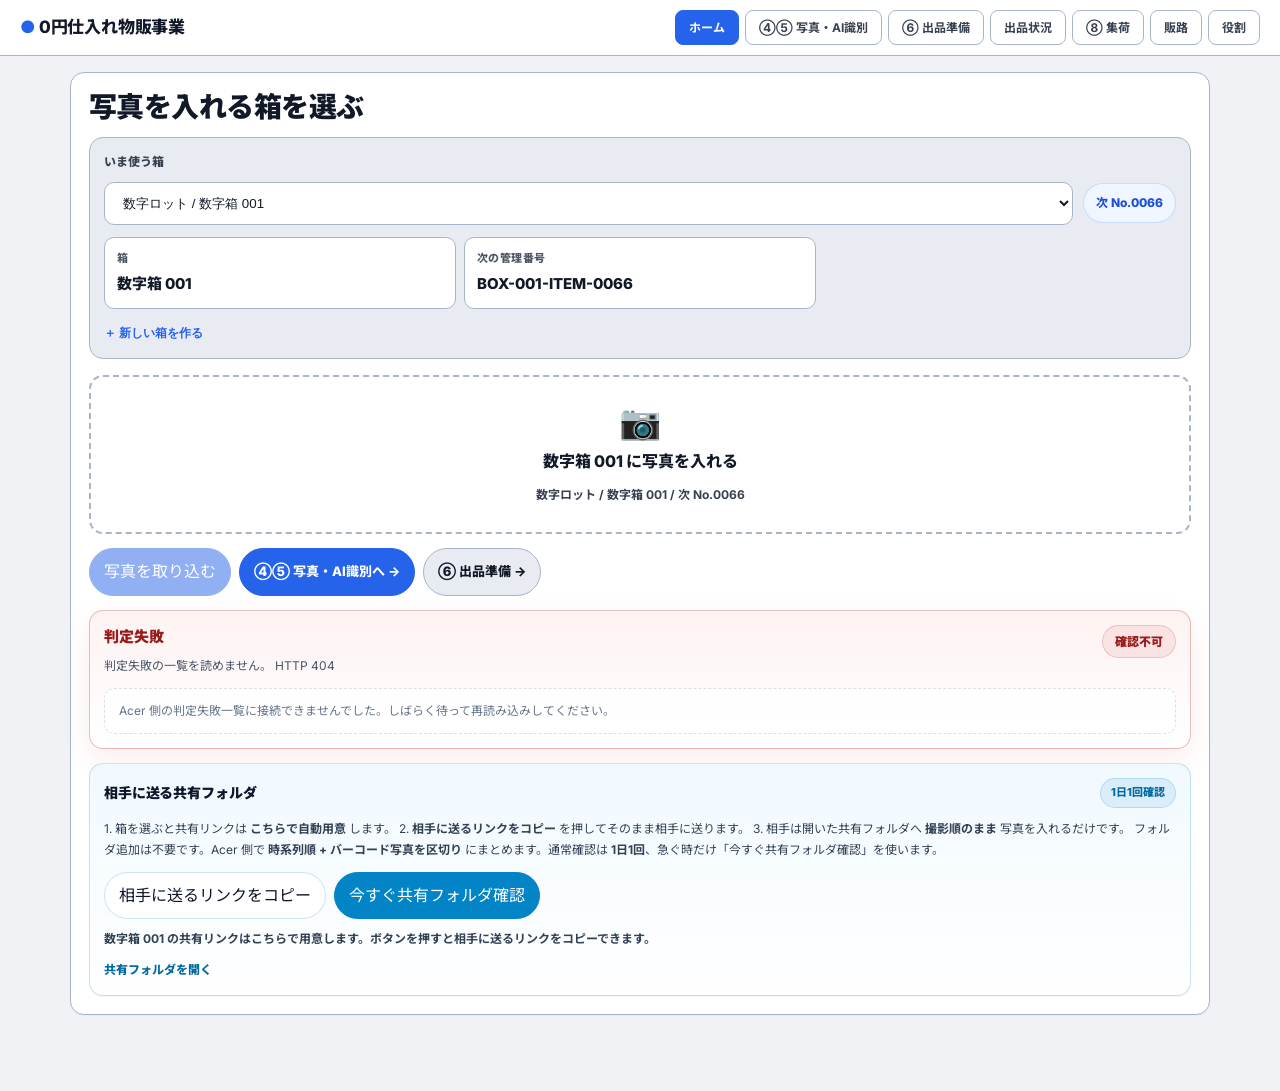
==== commit 63ff35bd: "Publish zero-cost merch UI snapshot" ====
--- a/index.html
+++ b/index.html
@@ -135,12 +135,6 @@
       font-weight: 900;
       line-height: 1.4;
     }
-    .box-modal-note {
-      margin-top: 8px;
-      font-size: 12px;
-      color: var(--text-2);
-      line-height: 1.7;
-    }
     .box-modal-input {
       width: 100%;
       margin-top: 12px;
@@ -201,12 +195,6 @@
       margin-top: 10px;
       font-size: 16px;
       font-weight: 800;
-    }
-    .upload-sub {
-      margin-top: 6px;
-      font-size: 12px;
-      color: var(--text-3);
-      line-height: 1.6;
     }
     .upload-status {
       margin-top: 10px;
@@ -540,423 +528,13 @@
       word-break: break-all;
     }
     .drive-link:hover { text-decoration: underline; }
-    .focus-card {
-      display: grid;
-      gap: 12px;
-      align-content: start;
-    }
-    .focus-eyebrow {
-      font-size: 12px;
-      font-weight: 800;
-      color: var(--accent);
-      letter-spacing: .04em;
-      text-transform: uppercase;
-    }
-    .focus-title {
-      font-size: 24px;
-      font-weight: 900;
-      line-height: 1.2;
-      letter-spacing: -.02em;
-    }
-    .focus-note {
-      font-size: 14px;
-      color: var(--text-2);
-      line-height: 1.7;
-    }
-    .focus-context {
-      padding: 12px 14px;
-      border-radius: var(--radius);
-      border: 1px solid var(--border);
-      background: var(--surface-2);
-      font-size: 13px;
-      color: var(--text-2);
-      line-height: 1.7;
-    }
-    .focus-meta {
-      display: flex;
-      flex-wrap: wrap;
-      gap: 8px;
-    }
-    .meta-pill {
-      display: inline-flex;
-      align-items: center;
-      gap: 6px;
-      padding: 6px 10px;
-      border-radius: 999px;
-      border: 1px solid var(--border);
-      background: var(--surface-2);
-      font-size: 12px;
-      font-weight: 700;
-      color: var(--text-2);
-    }
-    .summary-strip {
-      display: grid;
-      grid-template-columns: repeat(auto-fit, minmax(140px, 1fr));
-      gap: 8px;
-      margin-bottom: 16px;
-    }
-    .summary-card {
-      background: var(--surface);
-      border: 1px solid var(--border);
-      border-radius: var(--radius);
-      padding: 14px;
-      box-shadow: 0 1px 2px rgba(15,23,42,.04);
-    }
-    .summary-label {
-      font-size: 11px;
-      font-weight: 700;
-      color: var(--text-3);
-    }
-    .summary-value {
-      margin-top: 8px;
-      font-size: 28px;
-      line-height: 1;
-      font-weight: 900;
-    }
-    .summary-card.green .summary-value { color: var(--green); }
-    .summary-card.blue .summary-value { color: var(--blue); }
-    .summary-card.yellow .summary-value { color: var(--yellow); }
-    .summary-card.orange .summary-value { color: var(--orange); }
-    .summary-card.red .summary-value { color: var(--red); }
-    .summary-card.gray .summary-value { color: var(--text); }
-    .section {
-      margin-bottom: 16px;
-    }
-    .section-headline {
-      margin-bottom: 10px;
-      font-size: 14px;
-      font-weight: 800;
-      color: var(--text);
-    }
-    .tool-grid {
-      display: grid;
-      grid-template-columns: repeat(auto-fit, minmax(220px, 1fr));
-      gap: 10px;
-    }
-    .tool-card {
-      background: var(--surface);
-      border: 1px solid var(--border);
-      border-radius: var(--radius-lg);
-      padding: 16px;
-      display: grid;
-      gap: 12px;
-      transition: border-color .18s, transform .18s;
-      box-shadow: 0 1px 2px rgba(15,23,42,.04);
-    }
-    .tool-card:hover {
-      border-color: var(--accent);
-      transform: translateY(-1px);
-    }
-    .tool-top {
-      display: flex;
-      align-items: start;
-      justify-content: space-between;
-      gap: 10px;
-    }
-    .tool-name {
-      font-size: 15px;
-      font-weight: 800;
-      line-height: 1.4;
-    }
-    .tool-count {
-      font-size: 28px;
-      line-height: 1;
-      font-weight: 900;
-      color: var(--text);
-    }
-    .tool-card.blue .tool-count { color: var(--blue); }
-    .tool-card.green .tool-count { color: var(--green); }
-    .tool-card.orange .tool-count { color: var(--orange); }
-    .tool-card.red .tool-count { color: var(--red); }
-    .tool-note {
-      font-size: 12px;
-      color: var(--text-2);
-      line-height: 1.7;
-    }
-    .tool-link {
-      display: inline-flex;
-      align-items: center;
-      gap: 6px;
-      font-size: 12px;
-      font-weight: 800;
-      color: var(--accent);
-      text-decoration: none;
-    }
-    .tool-link:hover { text-decoration: underline; }
-    .alert-list {
-      display: grid;
-      gap: 8px;
-    }
-    .alert-card {
-      display: grid;
-      grid-template-columns: auto minmax(0, 1fr) auto;
-      gap: 12px;
-      align-items: start;
-      background: var(--surface);
-      border: 1px solid var(--border);
-      border-radius: var(--radius);
-      padding: 14px;
-      box-shadow: 0 1px 2px rgba(15,23,42,.04);
-    }
-    .alert-dot {
-      width: 10px;
-      height: 10px;
-      border-radius: 50%;
-      margin-top: 6px;
-      background: var(--text-3);
-    }
-    .alert-card.red .alert-dot { background: var(--red); }
-    .alert-card.orange .alert-dot { background: var(--orange); }
-    .alert-card.yellow .alert-dot { background: var(--yellow); }
-    .alert-card.blue .alert-dot { background: var(--blue); }
-    .alert-card.gray .alert-dot { background: var(--text-3); }
-    .alert-id {
-      font-size: 11px;
-      font-family: ui-monospace, SFMono-Regular, Menlo, Consolas, monospace;
-      font-weight: 700;
-      color: var(--accent);
-    }
-    .alert-name {
-      margin-top: 3px;
-      font-size: 14px;
-      font-weight: 800;
-      line-height: 1.45;
-    }
-    .alert-note {
-      margin-top: 5px;
-      font-size: 12px;
-      color: var(--text-2);
-      line-height: 1.7;
-    }
-    .alert-link {
-      display: inline-flex;
-      align-items: center;
-      white-space: nowrap;
-      font-size: 12px;
-      font-weight: 800;
-      color: var(--accent);
-      text-decoration: none;
-    }
-    .alert-link:hover { text-decoration: underline; }
-    .empty-copy {
-      padding: 14px;
-      border-radius: var(--radius);
-      border: 1px solid var(--border);
-      background: var(--surface);
-      font-size: 12px;
-      color: var(--text-3);
-    }
-    .channel-grid {
-      display: grid;
-      grid-template-columns: repeat(auto-fit, minmax(220px, 1fr));
-      gap: 10px;
-    }
-    .channel-card {
-      background: var(--surface);
-      border: 1px solid var(--border);
-      border-radius: var(--radius-lg);
-      padding: 16px;
-      display: grid;
-      gap: 10px;
-      box-shadow: 0 1px 2px rgba(15,23,42,.04);
-    }
-    .channel-card.green  { border-color: rgba(21,128,61,.3); }
-    .channel-card.blue   { border-color: rgba(29,78,216,.3); }
-    .channel-card.orange { border-color: rgba(180,83,9,.3); }
-    .channel-card.yellow { border-color: rgba(146,64,14,.3); }
-    .channel-card.red    { border-color: rgba(185,28,28,.3); }
-    .channel-head {
-      display: flex;
-      align-items: start;
-      justify-content: space-between;
-      gap: 8px;
-    }
-    .channel-name {
-      font-size: 15px;
-      font-weight: 800;
-      line-height: 1.4;
-    }
-    .channel-stats {
-      display: grid;
-      grid-template-columns: repeat(auto-fit, minmax(72px, 1fr));
-      gap: 6px;
-    }
-    .channel-stat {
-      padding: 8px 6px;
-      border-radius: 10px;
-      background: var(--surface-2);
-      text-align: center;
-    }
-    .channel-stat-label {
-      font-size: 9px;
-      font-weight: 700;
-      color: var(--text-3);
-    }
-    .channel-stat-value {
-      margin-top: 4px;
-      font-size: 15px;
-      font-weight: 900;
-      color: var(--text);
-    }
-    .channel-note,
-    .channel-plan,
-    .channel-next {
-      font-size: 12px;
-      color: var(--text-2);
-      line-height: 1.7;
-    }
-    .channel-plan {
-      font-weight: 800;
-      color: var(--text);
-    }
-    details.context {
-      margin-bottom: 16px;
-      border: 1px solid var(--border);
-      border-radius: var(--radius-lg);
-      background: var(--surface);
-      overflow: hidden;
-      box-shadow: 0 1px 2px rgba(15,23,42,.04);
-    }
-    details.context > summary {
-      list-style: none;
-      cursor: pointer;
-      padding: 16px 18px;
-      font-size: 13px;
-      font-weight: 800;
-      color: var(--text);
-      display: flex;
-      align-items: center;
-      gap: 8px;
-    }
-    details.context > summary::-webkit-details-marker { display: none; }
-    .context-arrow {
-      color: var(--accent);
-      transition: transform .16s ease;
-    }
-    details.context[open] .context-arrow { transform: rotate(90deg); }
-    .detail-grid {
-      display: grid;
-      grid-template-columns: repeat(2, minmax(0, 1fr));
-      gap: 12px;
-      padding: 0 18px 18px;
-    }
-    .detail-card {
-      border: 1px solid var(--border);
-      border-radius: var(--radius);
-      background: var(--surface-2);
-      padding: 14px;
-    }
-    .detail-title {
-      font-size: 12px;
-      font-weight: 800;
-      color: var(--text-2);
-      margin-bottom: 10px;
-    }
-    .milestone-list,
-    .action-list {
-      display: grid;
-      gap: 8px;
-    }
-    .milestone-item,
-    .action-item {
-      padding: 10px 12px;
-      border-radius: 10px;
-      border: 1px solid var(--border);
-      background: var(--surface);
-      font-size: 12px;
-      color: var(--text-2);
-      line-height: 1.6;
-    }
-    .milestone-name {
-      font-weight: 800;
-      color: var(--text);
-    }
-    .milestone-progress {
-      margin-top: 5px;
-      font-size: 11px;
-      color: var(--text-3);
-    }
-    .hq-footer {
-      margin: 0 24px 24px;
-      font-size: 11px;
-      color: var(--text-3);
-      text-align: center;
-    }
-    .hq-footer code {
-      cursor: pointer;
-      color: var(--accent);
-    }
-    /* ── 8-step pipeline strip ── */
-    .flow-strip {
-      display: flex;
-      align-items: center;
-      gap: 0;
-      margin-bottom: 14px;
-      padding: 11px 16px;
-      background: var(--surface);
-      border: 1px solid var(--border);
-      border-radius: var(--radius-lg);
-      box-shadow: 0 1px 2px rgba(15,23,42,.04);
-      overflow-x: auto;
-      scrollbar-width: none;
-    }
-    .flow-strip::-webkit-scrollbar { display: none; }
-    .pipe-step {
-      display: inline-flex;
-      align-items: center;
-      padding: 4px 10px;
-      border-radius: 999px;
-      font-size: 11px;
-      font-weight: 800;
-      color: var(--text-3);
-      white-space: nowrap;
-      flex-shrink: 0;
-      border: 1px solid transparent;
-      letter-spacing: .01em;
-    }
-    .pipe-step.done { color: var(--green); }
-    .pipe-step.current {
-      background: rgba(37,99,235,.09);
-      color: var(--accent);
-      border-color: rgba(37,99,235,.22);
-    }
-    .pipe-step.alert {
-      background: rgba(185,28,28,.07);
-      color: var(--red);
-      border-color: rgba(185,28,28,.22);
-    }
-    .pipe-arr {
-      flex-shrink: 0;
-      color: var(--border);
-      font-size: 11px;
-      padding: 0 1px;
-      user-select: none;
-    }
     @media (max-width: 920px) {
-      .hero,
-      .detail-grid {
-        grid-template-columns: 1fr;
-      }
+      .hero { grid-template-columns: 1fr; }
     }
     @media (max-width: 640px) {
-      .upload-title,
-      .focus-title {
-        font-size: 22px;
-      }
-      .summary-strip,
-      .tool-grid,
-      .channel-grid,
+      .upload-title { font-size: 22px; }
       .box-grid {
         grid-template-columns: 1fr;
-      }
-      .alert-card {
-        grid-template-columns: auto minmax(0, 1fr);
-      }
-      .alert-link {
-        grid-column: 2;
-      }
-      .channel-stats {
-        grid-template-columns: repeat(2, minmax(0, 1fr));
       }
     }
   </style>
@@ -1010,14 +588,14 @@
             <div class="drive-badge">1日1回確認</div>
           </div>
           <div class="drive-note">
-            1. <strong>相手に送るリンクをコピー</strong> を押します。 2. そのまま相手に送ります。 3. 相手は開いた共有フォルダへ <strong>撮影順のまま</strong> 写真を入れるだけです。
+            1. 箱を選ぶと共有リンクは <strong>こちらで自動用意</strong> します。 2. <strong>相手に送るリンクをコピー</strong> を押してそのまま相手に送ります。 3. 相手は開いた共有フォルダへ <strong>撮影順のまま</strong> 写真を入れるだけです。
             フォルダ追加は不要です。Acer 側で <strong>時系列順 + バーコード写真を区切り</strong> にまとめます。通常確認は <strong>1日1回</strong>、急ぐ時だけ「今すぐ共有フォルダ確認」を使います。
           </div>
           <div class="drive-actions">
             <button id="drive-share-btn" class="action-link" type="button">相手に送るリンクをコピー</button>
             <button id="drive-sync-btn" class="action-link primary" type="button">今すぐ共有フォルダ確認</button>
           </div>
-          <div id="drive-status" class="drive-status">箱を選ぶと、相手に送る共有リンクをこちらで用意できます。相手は開いた共有フォルダへ写真を入れるだけです。</div>
+          <div id="drive-status" class="drive-status">箱を選ぶと、相手に送る共有リンクをこちらで自動用意します。相手は開いた共有フォルダへ写真を入れるだけです。</div>
           <a id="drive-link" class="drive-link" href="#" target="_blank" rel="noreferrer noopener" hidden>共有フォルダを開く</a>
         </div>
       </div>
@@ -1045,7 +623,6 @@
       + encodeURIComponent(new URLSearchParams(window.location.search).get('fresh') || String(Date.now()))
       + '"><\\/script>');
   </script>
-  <script src="./milestone_snapshot.js"></script>
   <script src="./api_config.js"></script>
   <script src="./common.js"></script>
   <script>
@@ -1081,6 +658,7 @@
     var barcodeDetectionPending = false;
     var isUploading = false;
     var isDriveBusy = false;
+    var isRegisteringBox = false;
     var driveStatusPollTimer = 0;
     var driveStatusRequestId = 0;
     var failureRequestId = 0;
@@ -1100,11 +678,6 @@
 
     function padSequence(value){
       return String(Math.max(0, num(value))).padStart(4, '0');
-    }
-
-    function basename(path){
-      var parts = String(path || '').split('/').filter(Boolean);
-      return parts.length ? parts[parts.length - 1] : '';
     }
 
     function parseBoxNumber(boxId) {
@@ -1235,30 +808,49 @@
       } catch (_) {}
     }
 
-    function toneClass(value){
-      return ['green', 'blue', 'yellow', 'orange', 'red', 'gray', 'purple'].indexOf(value) >= 0 ? value : 'gray';
-    }
-
-    function chipClass(tone){
-      return {
-        green: 'b-green',
-        blue: 'b-blue',
-        yellow: 'b-yellow',
-        orange: 'b-orange',
-        purple: 'b-purple',
-        red: 'b-red'
-      }[toneClass(tone)] || 'b-gray';
-    }
-
-    function firstNonEmpty() {
-      for (var i = 0; i < arguments.length; i += 1) {
-        if (arguments[i]) return arguments[i];
-      }
-      return '';
-    }
-
-    function slotOrderText(order){
-      return (order || []).length ? order.join(' → ') : 'FRONT → BACK → CODE';
+    function upsertBoxOption(box) {
+      var replaced = false;
+      boxOptions = boxOptions.map(function(existing) {
+        if (existing.id !== box.id) return existing;
+        replaced = true;
+        return box;
+      });
+      if (!replaced) boxOptions.push(box);
+      saveCustomBoxes(boxOptions.filter(function(entry) { return entry.isDraft; }));
+    }
+
+    function replaceBoxOptionsFromSnapshot(snapshot, preferredBoxId) {
+      if (!snapshot || typeof snapshot !== 'object') return;
+      I = snapshot;
+      window.ZERO_COST_INTAKE = I;
+      boxOptions = buildBoxOptions();
+      saveCustomBoxes(boxOptions.filter(function(box) { return box.isDraft; }));
+      if (preferredBoxId && boxOptions.some(function(box) { return box.id === preferredBoxId; })) {
+        selectedBoxId = preferredBoxId;
+        return;
+      }
+      if (!boxOptions.some(function(box) { return box.id === selectedBoxId; })) {
+        selectedBoxId = (boxOptions[0] && boxOptions[0].id) || '';
+      }
+    }
+
+    function rememberSelectedBox(boxId) {
+      selectedBoxId = boxId || '';
+      if (window.zeroCostSetBoxId) {
+        window.zeroCostSetBoxId(selectedBoxId, { updateUrl: true });
+        return;
+      }
+      try {
+        if (window.localStorage && selectedBoxId) window.localStorage.setItem('zeroCostSelectedBox', selectedBoxId);
+      } catch (_) {}
+    }
+
+    function setBoxModalBusyState(busy) {
+      boxCreateBtn.disabled = busy;
+      boxModalLane.disabled = busy;
+      boxModalInput.disabled = busy;
+      boxModalConfirm.disabled = busy;
+      boxModalCancel.disabled = busy;
     }
 
     function maxSequence(items) {
@@ -1266,49 +858,6 @@
         var current = num(item && item.sequence);
         return current > maxValue ? current : maxValue;
       }, 0);
-    }
-
-    function flowSummaryText() {
-      return '流れ: ロットを選ぶ → 箱を選ぶ → 写真を取り込む → AIがOCRで特定 → AIが画像を集める → 出品 → 売れたら集荷';
-    }
-
-    function renderPipeline() {
-      var strip = document.getElementById('flow-strip');
-      if (!strip) return;
-      var metrics = S.metrics || {};
-      var shipping = S.shipping_guard || {};
-      var routing = S.routing || {};
-      var totalItems = num(metrics.total_items) || (I.items || []).length;
-      var researchPending = num(metrics.research_pending);
-      var draftPending = num(metrics.draft_pending);
-      var mercariLive = num(routing.mercari_live);
-      var shippingErrors = num(shipping.errors);
-      var hasItems = totalItems > 0;
-      function cls(done, current, isAlert) {
-        if (isAlert) return 'alert';
-        if (done) return 'done';
-        if (current) return 'current';
-        return '';
-      }
-      var steps = [
-        { n: '①', label: 'ロット選択',  c: cls(hasItems, !hasItems, false) },
-        { n: '②', label: '箱を選ぶ',    c: cls(hasItems, !hasItems, false) },
-        { n: '③', label: '写真を入れる', c: cls(hasItems, !hasItems, false) },
-        { n: '④', label: 'AI識別',       c: cls(!researchPending && hasItems, researchPending > 0, false) },
-        { n: '⑤', label: '公式画像取得', c: cls(!researchPending && hasItems, researchPending > 0, false) },
-        { n: '⑥', label: '出品',         c: cls(!draftPending && mercariLive > 0, draftPending > 0, false) },
-        { n: '⑦', label: '売れる',       c: cls(mercariLive > 0, false, false) },
-        { n: '⑧', label: '発送',         c: cls(false, false, shippingErrors > 0) }
-      ];
-      strip.innerHTML = steps.map(function(step, i) {
-        return (i > 0 ? '<span class="pipe-arr">›</span>' : '')
-          + '<span class="pipe-step ' + step.c + '">' + esc(step.n) + ' ' + esc(step.label) + '</span>';
-      }).join('');
-    }
-
-    // kept for compatibility; pipeline is now shown in the top strip
-    function renderFlow(box) {
-      renderPipeline();
     }
 
     function boxOptionFromSnapshot(raw, fallbackSlotOrder, fallbackSlotsPerItem) {
@@ -1459,15 +1008,6 @@
       link.setAttribute('aria-disabled', enabled ? 'false' : 'true');
     }
 
-    function currentBoxLink(href) {
-      var box = currentBox();
-      var boxId = (box && box.id) || selectedBoxId || '';
-      if (window.zeroCostLinkWithBox) return window.zeroCostLinkWithBox(href, boxId);
-      if (!boxId) return href;
-      var glue = href.indexOf('?') === -1 ? '?' : '&';
-      return href + glue + 'box=' + encodeURIComponent(boxId);
-    }
-
     function updateActionLinks(box) {
       var query = box && box.id ? ('?box=' + encodeURIComponent(box.id)) : '';
       var enabled = Boolean(box && box.hasSnapshot);
@@ -1481,6 +1021,8 @@
       if (!box) {
         boxSelect.innerHTML = '<option value="">箱情報がありません</option>';
         boxSelect.disabled = true;
+        boxCreateBtn.disabled = isRegisteringBox;
+        setBoxModalBusyState(isRegisteringBox);
         boxNext.textContent = '箱が未設定です';
         boxGrid.innerHTML = '';
         uploadMain.textContent = '写真を選ぶ';
@@ -1493,12 +1035,10 @@
         setDriveLink('');
         return;
       }
-      selectedBoxId = box.id;
-      if (window.zeroCostSetBoxId) {
-        window.zeroCostSetBoxId(box.id, { updateUrl: true });
-      }
-
-      boxSelect.disabled = false;
+      rememberSelectedBox(box.id);
+      boxSelect.disabled = isRegisteringBox;
+      boxCreateBtn.disabled = isRegisteringBox;
+      setBoxModalBusyState(isRegisteringBox);
       boxSelect.innerHTML = boxOptions.map(function(option) {
         return '<option value="' + esc(option.id) + '"' + (option.id === box.id ? ' selected' : '') + '>'
           + esc(option.laneLabel + ' / ' + option.label)
@@ -1515,11 +1055,16 @@
       statusEl.textContent = box.laneLabel + ' / ' + box.label + ' / 次 No.' + padSequence(box.nextSequence);
       statusEl.style.color = 'var(--text-2)';
       updateActionLinks(box);
-      driveShareBtn.disabled = isUploading || isDriveBusy;
-      driveSyncBtn.disabled = isUploading || isDriveBusy;
+      driveShareBtn.disabled = isUploading || isDriveBusy || isRegisteringBox;
+      driveSyncBtn.disabled = isUploading || isDriveBusy || isRegisteringBox;
       setDriveLink(storedDriveLink(box.id));
       setDriveStatus(box.label + ' の共有リンクはこちらで用意します。ボタンを押すと相手に送るリンクをコピーできます。', '');
-      refreshDriveAutoStatus({ silent: true });
+      refreshDriveAutoStatus({ silent: true }).then(function(status) {
+        if (currentBox() && currentBox().id === box.id) {
+          ensureDriveShareLink(box, { silent: true, copy: false, force: !status });
+        }
+        return status;
+      });
       if (selectedFiles.length) {
         renderSelectedFiles(selectedFiles, box);
       } else {
@@ -1548,14 +1093,17 @@
     }
 
     function openBoxModal() {
+      if (isRegisteringBox) return;
       boxModal.hidden = false;
       boxModalLane.value = normalizeBoxLane((currentBox() && currentBox().lane) || I.box_lane);
       boxModalInput.value = '';
       updateBoxModalForm();
+      setBoxModalBusyState(false);
       boxModalInput.focus();
     }
 
     function closeBoxModal() {
+      if (isRegisteringBox) return;
       boxModal.hidden = true;
     }
 
@@ -1593,18 +1141,45 @@
         hasSnapshot: false,
         isDraft: true
       };
-      boxOptions.push(newBox);
-      saveCustomBoxes(boxOptions.filter(function(box) { return box.isDraft; }));
-      selectedBoxId = newBox.id;
-      if (window.zeroCostSetBoxId) window.zeroCostSetBoxId(selectedBoxId, { updateUrl: true });
-      else {
-        try {
-          if (window.localStorage && selectedBoxId) window.localStorage.setItem('zeroCostSelectedBox', selectedBoxId);
-        } catch (_) {}
-      }
-      closeBoxModal();
-      renderBoxPanel();
-      statusEl.textContent = label + ' を作りました。';
+      isRegisteringBox = true;
+      setBoxModalBusyState(true);
+      setUploadButtonState();
+      statusEl.textContent = label + ' を backend に登録しています。';
+      statusEl.style.color = 'var(--text-2)';
+      postJson(registerBoxApiUrl(), boxPayload(newBox))
+        .then(function() {
+          return fetchIntakeSnapshot().catch(function() { return null; });
+        })
+        .then(function(snapshot) {
+          if (snapshot) {
+            replaceBoxOptionsFromSnapshot(snapshot, newBox.id);
+          } else {
+            upsertBoxOption(Object.assign({}, newBox, { hasSnapshot: true, isDraft: false }));
+            selectedBoxId = newBox.id;
+          }
+          rememberSelectedBox(newBox.id);
+          boxModal.hidden = true;
+          renderBoxPanel();
+          refreshFailureBatches();
+          statusEl.textContent = label + ' を作りました。';
+          statusEl.style.color = 'var(--text-2)';
+        })
+        .catch(function(error) {
+          upsertBoxOption(newBox);
+          rememberSelectedBox(newBox.id);
+          boxModal.hidden = true;
+          renderBoxPanel();
+          refreshFailureBatches();
+          statusEl.textContent = label + ' はこの端末だけの仮箱です。backend にはまだ保存できていません。'
+            + (error && error.message ? ' ' + error.message : '');
+          statusEl.style.color = 'var(--orange)';
+        })
+        .finally(function() {
+          isRegisteringBox = false;
+          setBoxModalBusyState(false);
+          boxSelect.disabled = !currentBox();
+          setUploadButtonState();
+        });
     }
 
     function filenameMarksBarcode(name) {
@@ -1716,9 +1291,9 @@
       uploadSubmit.hidden = !hasPending;
       intakeLink.hidden = hasPending;
       opsLink.hidden = hasPending;
-      uploadSubmit.disabled = isUploading || barcodeDetectionPending || !hasPending || !box;
-      driveShareBtn.disabled = isUploading || isDriveBusy || !box;
-      driveSyncBtn.disabled = isUploading || isDriveBusy || !box;
+      uploadSubmit.disabled = isUploading || isRegisteringBox || barcodeDetectionPending || !hasPending || !box;
+      driveShareBtn.disabled = isUploading || isDriveBusy || isRegisteringBox || !box;
+      driveSyncBtn.disabled = isUploading || isDriveBusy || isRegisteringBox || !box;
       if (!isUploading) {
         uploadSubmit.textContent = barcodeDetectionPending
           ? 'バーコード確認中...'
@@ -1745,6 +1320,10 @@
       return apiUrl('/api/zero-cost/intake-upload');
     }
 
+    function registerBoxApiUrl() {
+      return apiUrl('/api/zero-cost/register-box');
+    }
+
     function driveShareApiUrl() {
       return apiUrl('/api/zero-cost/drive-share');
     }
@@ -1762,6 +1341,24 @@
       var query = '?limit=' + encodeURIComponent(String(Math.max(1, num(limit) || 6)));
       if (boxId) query += '&box_id=' + encodeURIComponent(boxId);
       return apiUrl('/api/zero-cost/intake-failures' + query);
+    }
+
+    function fetchIntakeSnapshot() {
+      return fetch(apiUrl('/api/zero-cost/snapshot/intake') + '?ts=' + encodeURIComponent(String(Date.now())), { cache: 'no-store' })
+        .then(function(response) {
+          return response.text().then(function(text) {
+            var data = {};
+            try {
+              data = text ? JSON.parse(text) : {};
+            } catch (_) {
+              data = {};
+            }
+            if (!response.ok || !data.ok) {
+              throw new Error((data && data.error) || ('HTTP ' + response.status));
+            }
+            return data.snapshot || {};
+          });
+        });
     }
 
     function appBaseUrl() {
@@ -2100,39 +1697,69 @@
         });
     }
 
-    function requestDriveShare() {
-      var box = currentBox();
-      if (!box || isDriveBusy || isUploading) return;
-      var existingUrl = currentDriveLinkUrl(box.id);
+    function ensureDriveShareLink(box, options) {
+      options = options || {};
+      box = box || currentBox();
+      if (!box || !box.id) return Promise.resolve('');
+      var boxId = box.id;
+      var boxLabel = box.label || boxId;
+      var existingUrl = currentDriveLinkUrl(boxId);
       if (existingUrl) {
-        copyText(existingUrl)
+        if (!options.copy) return Promise.resolve(existingUrl);
+        return copyText(existingUrl)
           .then(function() {
-            setDriveStatus(box.label + ' の共有リンクをコピーしました。相手へそのまま送ってください。', 'ok');
+            if (!options.silent && currentBox() && currentBox().id === boxId) {
+              setDriveStatus(boxLabel + ' の共有リンクをコピーしました。相手へそのまま送ってください。', 'ok');
+            }
+            return existingUrl;
           })
           .catch(function() {
-            setDriveStatus(box.label + ' の共有リンクは準備済みです。下のリンクを相手に送ってください。', 'ok');
+            if (!options.silent && currentBox() && currentBox().id === boxId) {
+              setDriveStatus(boxLabel + ' の共有リンクは準備済みです。下のリンクを相手に送ってください。', 'ok');
+            }
+            return existingUrl;
           });
-        return;
-      }
+      }
+      if (isDriveBusy && !options.force) return Promise.resolve('');
       isDriveBusy = true;
       setUploadButtonState();
-      driveShareBtn.textContent = 'リンク準備中...';
-      setDriveStatus(box.label + ' の共有リンクを用意しています。', '');
-      postJson(driveShareApiUrl(), boxPayload(box))
+      driveShareBtn.textContent = options.copy ? 'リンク準備中...' : 'リンク自動準備中...';
+      if (!options.silent && currentBox() && currentBox().id === boxId) {
+        setDriveStatus(boxLabel + ' の共有リンクを用意しています。', '');
+      }
+      return postJson(driveShareApiUrl(), boxPayload(box))
         .then(function(data) {
-          var folderUrl = String(data.folder_url || '');
-          if (folderUrl) {
-            rememberDriveLink(box.id, folderUrl);
+          var folderUrl = String(data.folder_url || '').trim();
+          if (!folderUrl) return '';
+          rememberDriveLink(boxId, folderUrl);
+          if (currentBox() && currentBox().id === boxId) {
             setDriveLink(folderUrl);
           }
-          return copyText(folderUrl).then(function() {
-            setDriveStatus(box.label + ' の共有リンクをコピーしました。相手へ送って、撮影順のまま写真を入れてもらってください。', 'ok');
-          }).catch(function() {
-            setDriveStatus(box.label + ' の共有リンクを用意しました。下のリンクを相手に送ってください。', 'ok');
-          });
+          if (!options.copy) {
+            if (!options.silent && currentBox() && currentBox().id === boxId) {
+              setDriveStatus(boxLabel + ' の共有リンクを用意しました。', 'ok');
+            }
+            return folderUrl;
+          }
+          return copyText(folderUrl)
+            .then(function() {
+              if (!options.silent && currentBox() && currentBox().id === boxId) {
+                setDriveStatus(boxLabel + ' の共有リンクをコピーしました。相手へ送って、撮影順のまま写真を入れてもらってください。', 'ok');
+              }
+              return folderUrl;
+            })
+            .catch(function() {
+              if (!options.silent && currentBox() && currentBox().id === boxId) {
+                setDriveStatus(boxLabel + ' の共有リンクを用意しました。下のリンクを相手に送ってください。', 'ok');
+              }
+              return folderUrl;
+            });
         })
         .catch(function(error) {
-          setDriveStatus('共有リンクの準備に失敗しました。' + (error && error.message ? ' ' + error.message : ''), 'error');
+          if (!options.silent && currentBox() && currentBox().id === boxId) {
+            setDriveStatus('共有リンクの準備に失敗しました。' + (error && error.message ? ' ' + error.message : ''), 'error');
+          }
+          return '';
         })
         .finally(function() {
           isDriveBusy = false;
@@ -2140,6 +1767,12 @@
           setUploadButtonState();
           scheduleDriveStatusPoll(86400000);
         });
+    }
+
+    function requestDriveShare() {
+      var box = currentBox();
+      if (!box || isDriveBusy || isUploading) return;
+      ensureDriveShareLink(box, { silent: false, copy: true, force: true });
     }
 
     function syncDrivePhotos() {
@@ -2307,274 +1940,9 @@
         });
     }
 
-    function buildFocusModel() {
-      var owner = S.owner_view || {};
-      var ddToday = owner.dd_today || [];
-      var alerts = owner.alerts || [];
-      var nextActions = S.next_actions || [];
-      var firstTask = ddToday[0] || null;
-      var firstAlert = alerts[0] || null;
-
-      if (firstTask) {
-        return {
-          eyebrow: 'いま進める場所',
-          title: firstTask.label || '次の作業があります',
-          note: firstTask.note || 'ここから進めます。',
-          href: firstTask.href || './ops.html',
-          button: 'この画面を開く →',
-          meta: [
-            owner.headline || '',
-            firstTask.tone ? '優先度: ' + firstTask.tone : ''
-          ].filter(Boolean),
-          tone: toneClass(firstTask.tone)
-        };
-      }
-
-      if (firstAlert) {
-        return {
-          eyebrow: '先に止まりを外す',
-          title: firstAlert.title || firstAlert.key || '止まっているものがあります',
-          note: firstAlert.note || '要対応の項目を先に確認します。',
-          href: firstAlert.href || './ops.html',
-          button: '詳細を見る →',
-          meta: [
-            owner.headline || '',
-            firstAlert.key || ''
-          ].filter(Boolean),
-          tone: toneClass(firstAlert.severity)
-        };
-      }
-
-      if (nextActions.length) {
-        return {
-          eyebrow: '次に進めること',
-          title: String(nextActions[0]),
-          note: owner.headline || '流れに沿って、取り込みの次の工程へ進みます。',
-          href: './ops.html',
-          button: '商品を見る →',
-          meta: [
-            '公開済み ' + num((S.routing || {}).mercari_live) + '件',
-            '集荷エラー ' + num((S.shipping_guard || {}).errors) + '件'
-          ],
-          tone: 'blue'
-        };
-      }
-
-      return {
-        eyebrow: 'いま大きい止まりはありません',
-        title: 'ロットと箱を決めて、取り込みから始めます',
-        note: '新しい写真が来たら取り込み、そのあとAI特定・画像セット・出品・集荷へ進みます。',
-        href: './intake_cards.html',
-        button: '取り込み結果を見る →',
-        meta: [
-          '未特定 ' + num((S.metrics || {}).research_pending) + '件',
-          '下書き待ち ' + num((S.metrics || {}).draft_pending) + '件'
-        ],
-        tone: 'green'
-      };
-    }
-
-    function renderFocus() {
-      var focus = buildFocusModel();
-      document.getElementById('focus-card').innerHTML = ''
-        + '<div class="focus-eyebrow">' + esc(focus.eyebrow) + '</div>'
-        + '<div class="focus-title">' + esc(focus.title) + '</div>'
-        + '<div class="focus-note">' + esc(focus.note) + '</div>'
-        + '<div class="focus-context">' + esc(flowSummaryText() + (((S.owner_view || {}).headline) ? ' / ' + (S.owner_view || {}).headline : '')) + '</div>'
-        + '<div class="focus-meta">' + focus.meta.map(function(item) {
-            return '<span class="meta-pill">' + esc(item) + '</span>';
-          }).join('') + '</div>'
-        + '<a class="action-link primary" data-zero-cost-current-box="1" href="' + esc(currentBoxLink(focus.href)) + '">' + esc(focus.button) + '</a>';
-    }
-
-    function renderSummary() {
-      var cards = [
-        { label: '未特定', value: num((S.metrics || {}).research_pending), tone: 'yellow' },
-        { label: '写真セット組み直し必要', value: num((S.metrics || {}).split_required), tone: 'orange' },
-        { label: '下書き待ち', value: num((S.metrics || {}).draft_pending), tone: 'blue' },
-        { label: '公開済み', value: num((S.routing || {}).mercari_live), tone: 'green' },
-          { label: '集荷エラー', value: num((S.shipping_guard || {}).errors), tone: num((S.shipping_guard || {}).errors) > 0 ? 'red' : 'gray' }
-      ];
-
-      document.getElementById('summary-strip').innerHTML = cards.map(function(card) {
-        return '<div class="summary-card ' + toneClass(card.tone) + '">'
-          + '<div class="summary-label">' + esc(card.label) + '</div>'
-          + '<div class="summary-value">' + esc(card.value) + '</div>'
-          + '</div>';
-      }).join('');
-    }
-
-    function renderTools() {
-      var routes = ((S.strategy || {}).route_options) || [];
-      var shipping = S.shipping_guard || {};
-      var listingCount = (S.channels || []).reduce(function(total, channel) {
-        return total + num(channel && channel.published_count) + num(channel && channel.draft_count);
-      }, 0);
-      var cards = [
-        {
-          name: '①②③ 取り込み',
-          count: (currentBox() && currentBox().totalItems) || boxOptions.length,
-          tone: 'blue',
-          note: 'ロット選択 → 箱を選ぶ → 写真を取り込む。この画面がスタート地点です。',
-          href: './index.html',
-          link: 'ホームへ戻る →'
-        },
-        {
-          name: '④⑤ AI識別・画像取得',
-          count: num((S.metrics || {}).research_pending),
-          tone: 'orange',
-          note: 'AIがOCRで商品を特定し、公式・Amazon・webから画像を集めます。',
-          href: './intake_cards.html',
-          link: 'AI識別カードを開く →'
-        },
-        {
-          name: '⑥ 出品する',
-          count: num((S.metrics || {}).draft_pending),
-          tone: 'blue',
-          note: '商品名・価格・写真を整えて実際に出品します。',
-          href: './ops.html',
-          link: '出品準備を開く →'
-        },
-        {
-          name: '出品状況',
-          count: listingCount,
-          tone: 'green',
-          note: 'いまの公開・下書きと、次に出せる repo計画を分けて見ます。',
-          href: './channel_listings.html',
-          link: '出品状況を開く →'
-        },
-        {
-          name: '⑧ 集荷',
-          count: num(shipping.errors) + num(shipping.warnings),
-          tone: num(shipping.errors) > 0 ? 'red' : 'green',
-          note: num(shipping.errors) > 0
-            ? '売れた後に詰まる点があります。先に集荷画面で確認します。'
-            : '売れたらここで、ラベル・宛先・集荷をまとめて進めます。',
-          href: './shipping.html',
-          link: '集荷画面を開く →'
-        },
-        {
-          name: '販路',
-          count: routes.length,
-          tone: 'green',
-          note: firstNonEmpty((S.strategy || {}).immediate_easy_lane, routes[0] && routes[0].lane, '今の販売ルートを確認します。'),
-          href: './routing.html',
-          link: '販路を見る →'
-        }
-      ];
-
-      document.getElementById('tool-grid').innerHTML = cards.map(function(card) {
-        return '<a class="tool-card ' + toneClass(card.tone) + '" data-zero-cost-current-box="1" href="' + esc(currentBoxLink(card.href)) + '">'
-          + '<div class="tool-top">'
-          + '<div class="tool-name">' + esc(card.name) + '</div>'
-          + '<div class="tool-count">' + esc(card.count) + '</div>'
-          + '</div>'
-          + '<div class="tool-note">' + esc(card.note) + '</div>'
-          + '<span class="tool-link">' + esc(card.link) + '</span>'
-          + '</a>';
-      }).join('');
-    }
-
-    function renderAlerts() {
-      var alerts = (((S.owner_view || {}).alerts) || []).slice(0, 6);
-      var el = document.getElementById('alert-list');
-      if (!alerts.length) {
-        el.innerHTML = '<div class="empty-copy">いま大きい止まりはありません。</div>';
-        return;
-      }
-      el.innerHTML = alerts.map(function(alert) {
-        var tone = toneClass(alert.severity);
-        return '<div class="alert-card ' + tone + '">'
-          + '<span class="alert-dot"></span>'
-          + '<div>'
-          + '<div class="alert-id">' + esc(alert.key || '') + '</div>'
-          + '<div class="alert-name">' + esc(alert.title || '要対応') + '</div>'
-          + '<div class="alert-note">' + esc(alert.note || '') + '</div>'
-          + '</div>'
-          + (alert.href ? '<a class="alert-link" data-zero-cost-current-box="1" href="' + esc(currentBoxLink(alert.href)) + '">開く →</a>' : '')
-          + '</div>';
-      }).join('');
-    }
-
-    function renderChannels() {
-      var channels = S.channels || [];
-      var el = document.getElementById('channel-grid');
-      if (!channels.length) {
-        el.innerHTML = '<div class="empty-copy">販路の情報はまだありません。</div>';
-        return;
-      }
-      el.innerHTML = channels.map(function(channel) {
-        var tone = toneClass(channel.tone);
-        var stats = [
-          { label: '公開', value: num(channel.published_count) },
-          { label: '下書き', value: num(channel.draft_count) }
-        ];
-        if (num(channel.planned_count) > 0) stats.push({ label: '計画', value: num(channel.planned_count) });
-        if (num(channel.blocked_count) > 0) stats.push({ label: '停止', value: num(channel.blocked_count) });
-        stats.push({ label: '受注', value: num(channel.order_count_total) });
-        var planHtml = channel.plan_note
-          ? '<div class="channel-plan">' + esc(channel.plan_note) + '</div>'
-          : '';
-        return '<div class="channel-card ' + tone + '">'
-          + '<div class="channel-head">'
-          + '<div class="channel-name">' + esc(channel.name || '') + '</div>'
-          + '<span class="badge ' + chipClass(tone) + '">' + esc(channel.badge || '') + '</span>'
-          + '</div>'
-          + '<div class="channel-stats">' + stats.map(function(stat) {
-              return '<div class="channel-stat"><div class="channel-stat-label">' + esc(stat.label) + '</div><div class="channel-stat-value">' + esc(stat.value) + '</div></div>';
-            }).join('') + '</div>'
-          + '<div class="channel-note">' + esc(channel.owner_note || '') + '</div>'
-          + planHtml
-          + '<div class="channel-next">次: ' + esc(channel.next_step || '未設定') + '</div>'
-          + '</div>';
-      }).join('');
-    }
-
-    function renderMilestones() {
-      var milestones = M.milestones || [];
-      var el = document.getElementById('milestone-list');
-      if (!milestones.length) {
-        el.innerHTML = '<div class="empty-copy">段階メモはまだありません。</div>';
-        return;
-      }
-      el.innerHTML = milestones.map(function(item) {
-        return '<div class="milestone-item">'
-          + '<div class="milestone-name">' + esc(item.name || '') + '</div>'
-          + '<div class="milestone-progress">' + esc(String(Number(item.progress || 0)) + '/10') + ' ・ ' + esc(item.summary || item.status || '') + '</div>'
-          + '</div>';
-      }).join('');
-    }
-
-    function renderActions() {
-      var actions = S.next_actions || [];
-      var el = document.getElementById('actions-list');
-      if (!actions.length) {
-        el.innerHTML = '<div class="empty-copy">次に進める項目はまだありません。</div>';
-        return;
-      }
-      el.innerHTML = actions.map(function(item, index) {
-        return '<div class="action-item">' + esc((index + 1) + '. ' + item) + '</div>';
-      }).join('');
-    }
-
-    function renderFreshness() {
-      var label = S.generated_at || M.generated_at || '';
-      if (!label) return;
-      var pill = document.getElementById('freshness-pill');
-      pill.textContent = '更新 ' + label;
-      pill.style.display = '';
-      document.getElementById('footer-freshness').textContent = 'スナップショット: ' + label;
-    }
-
     function bindUploadZone() {
       boxSelect.addEventListener('change', function() {
-        selectedBoxId = boxSelect.value || '';
-        if (window.zeroCostSetBoxId) window.zeroCostSetBoxId(selectedBoxId, { updateUrl: true });
-        else {
-          try {
-            if (window.localStorage && selectedBoxId) window.localStorage.setItem('zeroCostSelectedBox', selectedBoxId);
-          } catch (_) {}
-        }
+        rememberSelectedBox(boxSelect.value || '');
         renderBoxPanel();
         refreshFailureBatches();
       });
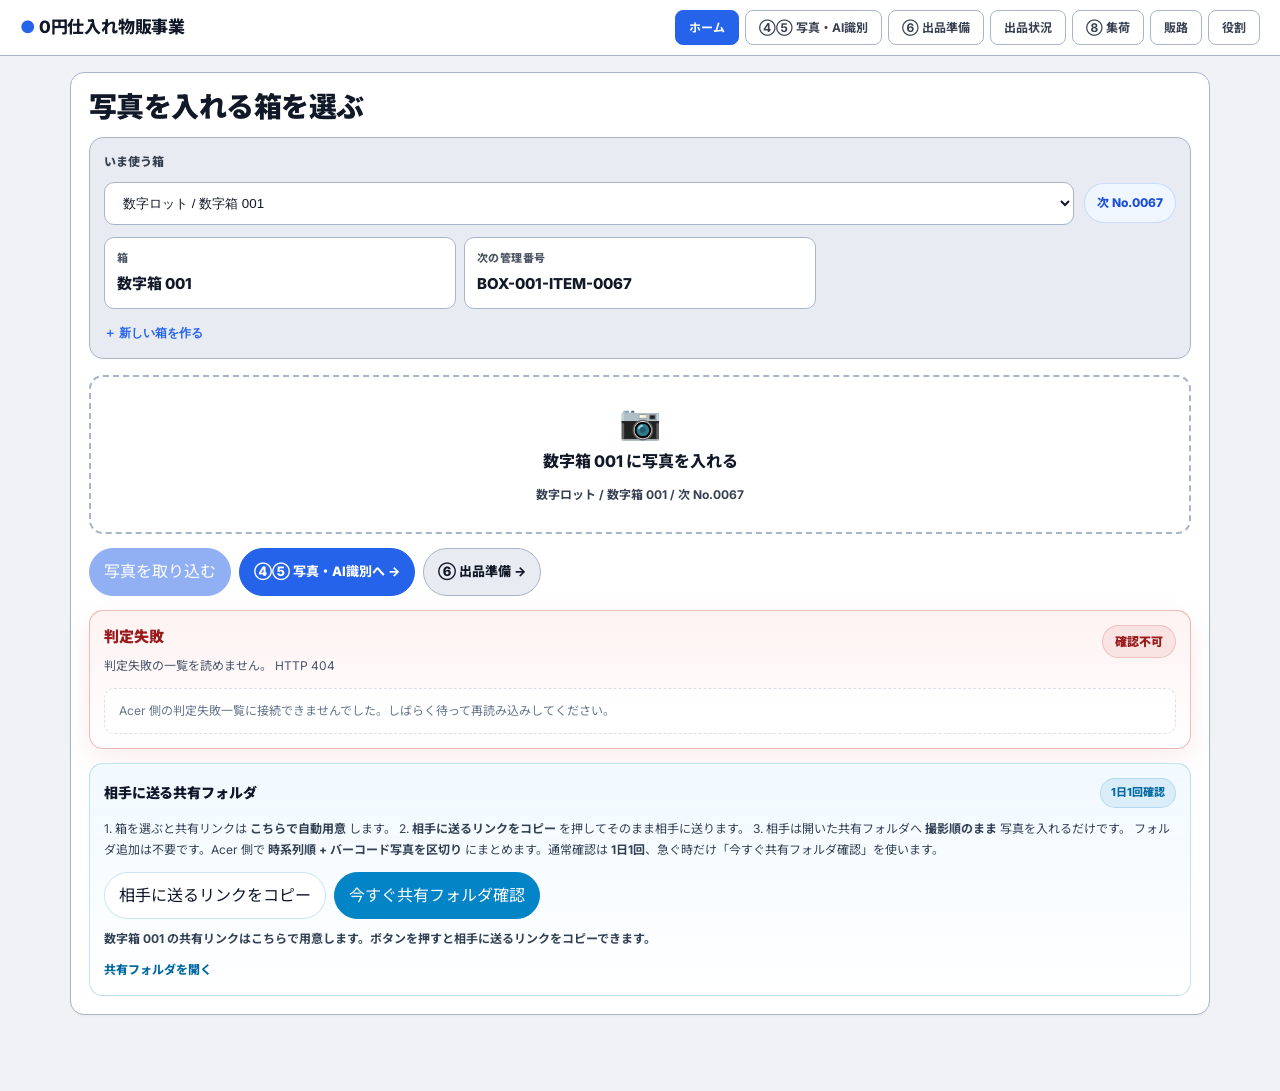
==== commit cd437857: "Publish zero-cost merch UI snapshot" ====
--- a/index.html
+++ b/index.html
@@ -1308,11 +1308,17 @@
       return 'http://127.0.0.1:18777';
     }
 
+    function backendOrigin() {
+      var base = String(window.ZERO_COST_API_BASE || window.ZERO_COST_APP_BASE || '').trim().replace(/\/$/, '');
+      if (base && base !== 'null') return base;
+      return portalOrigin().replace(/\/$/, '');
+    }
+
     function apiUrl(path) {
       try {
-        return new URL(path, portalOrigin()).toString();
+        return new URL(path, backendOrigin() + '/').toString();
       } catch (_) {
-        return portalOrigin().replace(/\/$/, '') + path;
+        return backendOrigin() + path;
       }
     }
 
@@ -1364,7 +1370,7 @@
     function appBaseUrl() {
       var base = String(window.ZERO_COST_APP_BASE || window.ZERO_COST_API_BASE || '').trim().replace(/\/$/, '');
       if (base && base !== 'null') return base;
-      return portalOrigin().replace(/\/$/, '');
+      return backendOrigin();
     }
 
     function appAssetUrl(path) {
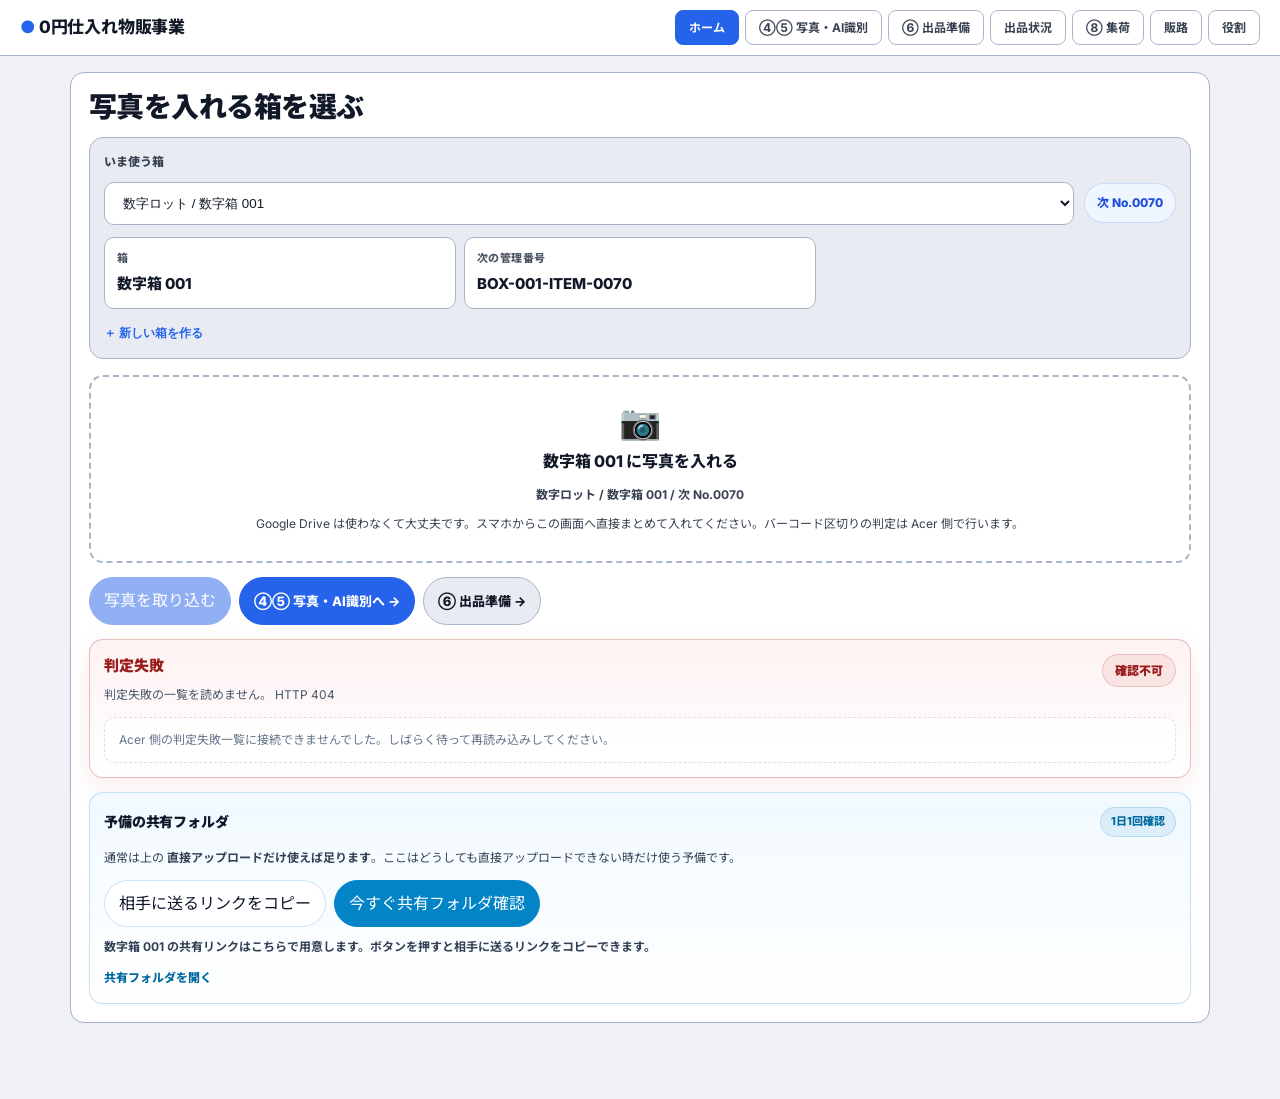
==== commit b096f2a6: "Publish zero-cost merch UI snapshot" ====
--- a/index.html
+++ b/index.html
@@ -200,6 +200,12 @@
       margin-top: 10px;
       font-size: 12px;
       font-weight: 700;
+      color: var(--text-2);
+    }
+    .upload-note {
+      margin-top: 10px;
+      font-size: 12px;
+      line-height: 1.6;
       color: var(--text-2);
     }
     .upload-links {
@@ -561,9 +567,10 @@
         </div>
         <div class="upload-zone" id="upload-zone">
           <div class="upload-icon">📷</div>
-          <div id="upload-main" class="upload-main">写真を選ぶ</div>
+          <div id="upload-main" class="upload-main">スマホの写真をまとめて選ぶ</div>
           <input type="file" id="file-input" multiple accept="image/*,.heic,.heif">
           <div class="upload-status" id="upload-status">箱を選んだら写真を入れます</div>
+          <div class="upload-note">Google Drive は使わなくて大丈夫です。スマホからこの画面へ直接まとめて入れてください。バーコード区切りの判定は Acer 側で行います。</div>
         </div>
         <div class="upload-links">
           <button id="upload-submit" class="action-link primary" type="button" disabled hidden>写真を取り込む</button>
@@ -584,12 +591,11 @@
         </div>
         <div class="drive-panel">
           <div class="drive-header">
-            <div class="drive-title">相手に送る共有フォルダ</div>
+            <div class="drive-title">予備の共有フォルダ</div>
             <div class="drive-badge">1日1回確認</div>
           </div>
           <div class="drive-note">
-            1. 箱を選ぶと共有リンクは <strong>こちらで自動用意</strong> します。 2. <strong>相手に送るリンクをコピー</strong> を押してそのまま相手に送ります。 3. 相手は開いた共有フォルダへ <strong>撮影順のまま</strong> 写真を入れるだけです。
-            フォルダ追加は不要です。Acer 側で <strong>時系列順 + バーコード写真を区切り</strong> にまとめます。通常確認は <strong>1日1回</strong>、急ぐ時だけ「今すぐ共有フォルダ確認」を使います。
+            通常は上の <strong>直接アップロードだけ使えば足ります</strong>。ここはどうしても直接アップロードできない時だけ使う予備です。
           </div>
           <div class="drive-actions">
             <button id="drive-share-btn" class="action-link" type="button">相手に送るリンクをコピー</button>
@@ -1202,6 +1208,39 @@
       return (manifest || []).filter(function(entry) { return entry && entry.is_barcode; }).length;
     }
 
+    function isLikelyMobileClient() {
+      return /iPhone|iPad|iPod|Android/i.test(String((navigator && navigator.userAgent) || ''));
+    }
+
+    function selectedFilesTotalBytes(files) {
+      return Array.prototype.slice.call(files || []).reduce(function(total, file) {
+        return total + Math.max(0, num(file && file.size));
+      }, 0);
+    }
+
+    function preferServerBarcodeGrouping(files) {
+      var currentFiles = Array.prototype.slice.call(files || []);
+      if (!currentFiles.length) return false;
+      if (!window.BarcodeDetector || !window.createImageBitmap) return true;
+      if (isLikelyMobileClient()) return true;
+      if (currentFiles.length >= 12) return true;
+      return selectedFilesTotalBytes(currentFiles) >= (24 * 1024 * 1024);
+    }
+
+    function clonePhotoManifestEntries(manifest, files) {
+      var fallback = initialPhotoManifest(files || []);
+      return fallback.map(function(entry, index) {
+        var source = manifest && manifest[index] && typeof manifest[index] === 'object' ? manifest[index] : entry;
+        return {
+          index: index,
+          name: String(source.name || entry.name || ''),
+          is_barcode: Boolean(source.is_barcode),
+          barcode_values: Array.prototype.slice.call(source.barcode_values || []).filter(Boolean),
+          detector: String(source.detector || entry.detector || '')
+        };
+      });
+    }
+
     function estimatedItemsFor(files) {
       var count = selectedPhotoManifest.length ? barcodeDelimiterCount(selectedPhotoManifest) : 0;
       if (count > 0) return count;
@@ -1242,7 +1281,7 @@
     function refreshPhotoManifest(files) {
       var currentFiles = Array.prototype.slice.call(files || []);
       selectedPhotoManifest = initialPhotoManifest(currentFiles);
-      if (!window.BarcodeDetector || !window.createImageBitmap) {
+      if (preferServerBarcodeGrouping(currentFiles)) {
         barcodeDetectionPending = false;
         return Promise.resolve(selectedPhotoManifest);
       }
@@ -1267,11 +1306,14 @@
     function groupingStatusText(fileCount, itemCount) {
       var delimiterCount = barcodeDelimiterCount(selectedPhotoManifest);
       if (barcodeDetectionPending) {
-        return ' / バーコード区切りを確認中';
+        return ' / ブラウザ確認中だが、このまま送信可';
       }
       if (delimiterCount > 0) {
         return ' / バーコード区切り ' + delimiterCount + '件';
       }
+      if (preferServerBarcodeGrouping(selectedFiles) && fileCount > 1) {
+        return ' / スマホ向けに Acer側で区切り判定';
+      }
       if (fileCount > 1) {
         return ' / ブラウザ未検出。Acer側で判定';
       }
@@ -1279,8 +1321,14 @@
     }
 
     function uploadGroupingWarning() {
-      if (!selectedFiles.length || selectedFiles.length === 1 || barcodeDetectionPending) return '';
+      if (!selectedFiles.length || selectedFiles.length === 1) return '';
       if (barcodeDelimiterCount(selectedPhotoManifest) > 0) return '';
+      if (preferServerBarcodeGrouping(selectedFiles)) {
+        return 'スマホ大量アップロードのため、バーコード区切りは Acer 側で判定します。';
+      }
+      if (barcodeDetectionPending) {
+        return 'ブラウザ確認中ですが、このまま送信できます。Acer 側でも区切り判定します。';
+      }
       return 'ブラウザ側では区切り未検出です。Acer側の実画像判定で商品ごとに束ねます。';
     }
 
@@ -1291,13 +1339,11 @@
       uploadSubmit.hidden = !hasPending;
       intakeLink.hidden = hasPending;
       opsLink.hidden = hasPending;
-      uploadSubmit.disabled = isUploading || isRegisteringBox || barcodeDetectionPending || !hasPending || !box;
+      uploadSubmit.disabled = isUploading || isRegisteringBox || !hasPending || !box;
       driveShareBtn.disabled = isUploading || isDriveBusy || isRegisteringBox || !box;
       driveSyncBtn.disabled = isUploading || isDriveBusy || isRegisteringBox || !box;
       if (!isUploading) {
-        uploadSubmit.textContent = barcodeDetectionPending
-          ? 'バーコード確認中...'
-          : (box && hasPending ? (box.label + ' に取り込む') : '写真を取り込む');
+        uploadSubmit.textContent = box && hasPending ? (box.label + ' に取り込む') : '写真を取り込む';
       }
     }
 
@@ -1324,6 +1370,18 @@
 
     function uploadApiUrl() {
       return apiUrl('/api/zero-cost/intake-upload');
+    }
+
+    function uploadSessionStartApiUrl() {
+      return apiUrl('/api/zero-cost/intake-upload-session/start');
+    }
+
+    function uploadSessionChunkApiUrl() {
+      return apiUrl('/api/zero-cost/intake-upload-session/chunk');
+    }
+
+    function uploadSessionFinishApiUrl() {
+      return apiUrl('/api/zero-cost/intake-upload-session/finish');
     }
 
     function registerBoxApiUrl() {
@@ -1558,6 +1616,28 @@
         method: 'POST',
         headers: { 'Content-Type': 'application/json' },
         body: JSON.stringify(payload || {})
+      }).then(function(response) {
+        return response.text().then(function(text) {
+          var data = {};
+          try {
+            data = text ? JSON.parse(text) : {};
+          } catch (_) {
+            data = {};
+          }
+          if (!response.ok || !data.ok) {
+            var error = new Error((data && data.error) || ('HTTP ' + response.status + ' / ' + text.slice(0, 160)));
+            error.payload = data;
+            throw error;
+          }
+          return data;
+        });
+      });
+    }
+
+    function postForm(url, formData) {
+      return fetch(url, {
+        method: 'POST',
+        body: formData
       }).then(function(response) {
         return response.text().then(function(text) {
           var data = {};
@@ -1860,7 +1940,7 @@
       statusEl.style.color = 'var(--green)';
       setUploadButtonState();
       refreshPhotoManifest(selectedFiles).then(function() {
-        if (!selectedFiles.length) return;
+        if (!selectedFiles.length || isUploading) return;
         var latestItems = estimatedItemsFor(selectedFiles.length, box);
         var latestEnd = start + Math.max(latestItems - 1, 0);
         var groupingWarning = uploadGroupingWarning();
@@ -1874,22 +1954,43 @@
       });
     }
 
+    function buildUploadChunks(files, manifest) {
+      var list = Array.prototype.slice.call(files || []);
+      var manifestEntries = clonePhotoManifestEntries(manifest, list);
+      var maxFiles = isLikelyMobileClient() ? 10 : 12;
+      var maxBytes = isLikelyMobileClient() ? (20 * 1024 * 1024) : (28 * 1024 * 1024);
+      var chunks = [];
+      var currentFiles = [];
+      var currentManifest = [];
+      var currentBytes = 0;
+      var currentStart = 0;
+      list.forEach(function(file, index) {
+        var fileSize = Math.max(0, num(file && file.size));
+        var nextWouldOverflow = currentFiles.length > 0
+          && (currentFiles.length >= maxFiles || (currentBytes + fileSize) > maxBytes);
+        if (nextWouldOverflow) {
+          chunks.push({ start: currentStart, files: currentFiles, manifest: currentManifest });
+          currentFiles = [];
+          currentManifest = [];
+          currentBytes = 0;
+          currentStart = index;
+        }
+        if (!currentFiles.length) currentStart = index;
+        currentFiles.push(file);
+        currentManifest.push(manifestEntries[index]);
+        currentBytes += fileSize;
+      });
+      if (currentFiles.length) {
+        chunks.push({ start: currentStart, files: currentFiles, manifest: currentManifest });
+      }
+      return chunks;
+    }
+
     function uploadSelectedFiles() {
       var box = currentBox();
       if (!box || !selectedFiles.length || isUploading) return;
-      if (barcodeDetectionPending) return;
-      var form = new FormData();
-      form.append('box_id', box.id);
-      form.append('box_label', box.label);
-      form.append('box_lane', box.lane);
-      form.append('box_code', box.code);
-      form.append('next_sequence', String(box.nextSequence || 1));
-      form.append('slots_per_item', String(box.slotsPerItem || 3));
-      form.append('photo_grouping', 'barcode_delimiter');
-      form.append('photo_manifest', JSON.stringify(selectedPhotoManifest || []));
-      selectedFiles.forEach(function(file) {
-        form.append('photos', file, file.name);
-      });
+      var manifestSnapshot = clonePhotoManifestEntries(selectedPhotoManifest, selectedFiles);
+      var uploadChunks = buildUploadChunks(selectedFiles, manifestSnapshot);
       isUploading = true;
       uploadSubmit.disabled = true;
       uploadSubmit.textContent = '取り込み中...';
@@ -1897,24 +1998,39 @@
       statusEl.style.color = 'var(--text-2)';
       assertUploadApiReady()
         .then(function() {
-          statusEl.textContent = box.label + ' に保存しています。画面を閉じずに待ってください。';
-          return fetch(uploadApiUrl(), { method: 'POST', body: form });
+          statusEl.textContent = box.label + ' の作業箱を用意しています。';
+          return postJson(uploadSessionStartApiUrl(), {
+            box_id: box.id,
+            box_label: box.label,
+            box_lane: box.lane,
+            box_code: box.code,
+            slots_per_item: box.slotsPerItem || 3,
+            total_files: selectedFiles.length,
+            photo_grouping: 'barcode_delimiter'
+          });
         })
-        .then(function(response) {
-          return response.text().then(function(text) {
-            var data = {};
-            try {
-              data = text ? JSON.parse(text) : {};
-            } catch (_) {
-              data = {};
-            }
-            if (!response.ok || !data.ok) {
-              var failure = new Error((data && data.error) || ('HTTP ' + response.status + ' / ' + text.slice(0, 120)));
-              failure.payload = data || {};
-              failure.httpStatus = response.status;
-              throw failure;
-            }
-            return data;
+        .then(function(startPayload) {
+          var sessionId = String(startPayload.session_id || '').trim();
+          if (!sessionId) throw new Error('アップロード作業箱を作れませんでした。');
+          return uploadChunks.reduce(function(chain, chunk, chunkIndex) {
+            return chain.then(function() {
+              var form = new FormData();
+              form.append('session_id', sessionId);
+              form.append('chunk_start', String(chunk.start || 0));
+              form.append('total_files', String(selectedFiles.length));
+              form.append('photo_manifest', JSON.stringify(chunk.manifest || []));
+              Array.prototype.slice.call(chunk.files || []).forEach(function(file) {
+                form.append('photos', file, file.name);
+              });
+              statusEl.textContent = box.label + ' に写真を送っています。'
+                + ' ' + (chunkIndex + 1) + '/' + uploadChunks.length + ' 回目'
+                + ' / ' + Math.min(selectedFiles.length, (chunk.start || 0) + (chunk.files || []).length)
+                + '/' + selectedFiles.length + '枚';
+              return postForm(uploadSessionChunkApiUrl(), form);
+            });
+          }, Promise.resolve()).then(function() {
+            statusEl.textContent = box.label + ' の写真をまとめています。Acer 側で商品ごとに区切っています。';
+            return postJson(uploadSessionFinishApiUrl(), { session_id: sessionId });
           });
         })
         .then(function(data) {
@@ -1941,7 +2057,6 @@
           }
           statusEl.style.color = 'var(--red)';
           isUploading = false;
-          fileInput.value = '';
           setUploadButtonState();
         });
     }
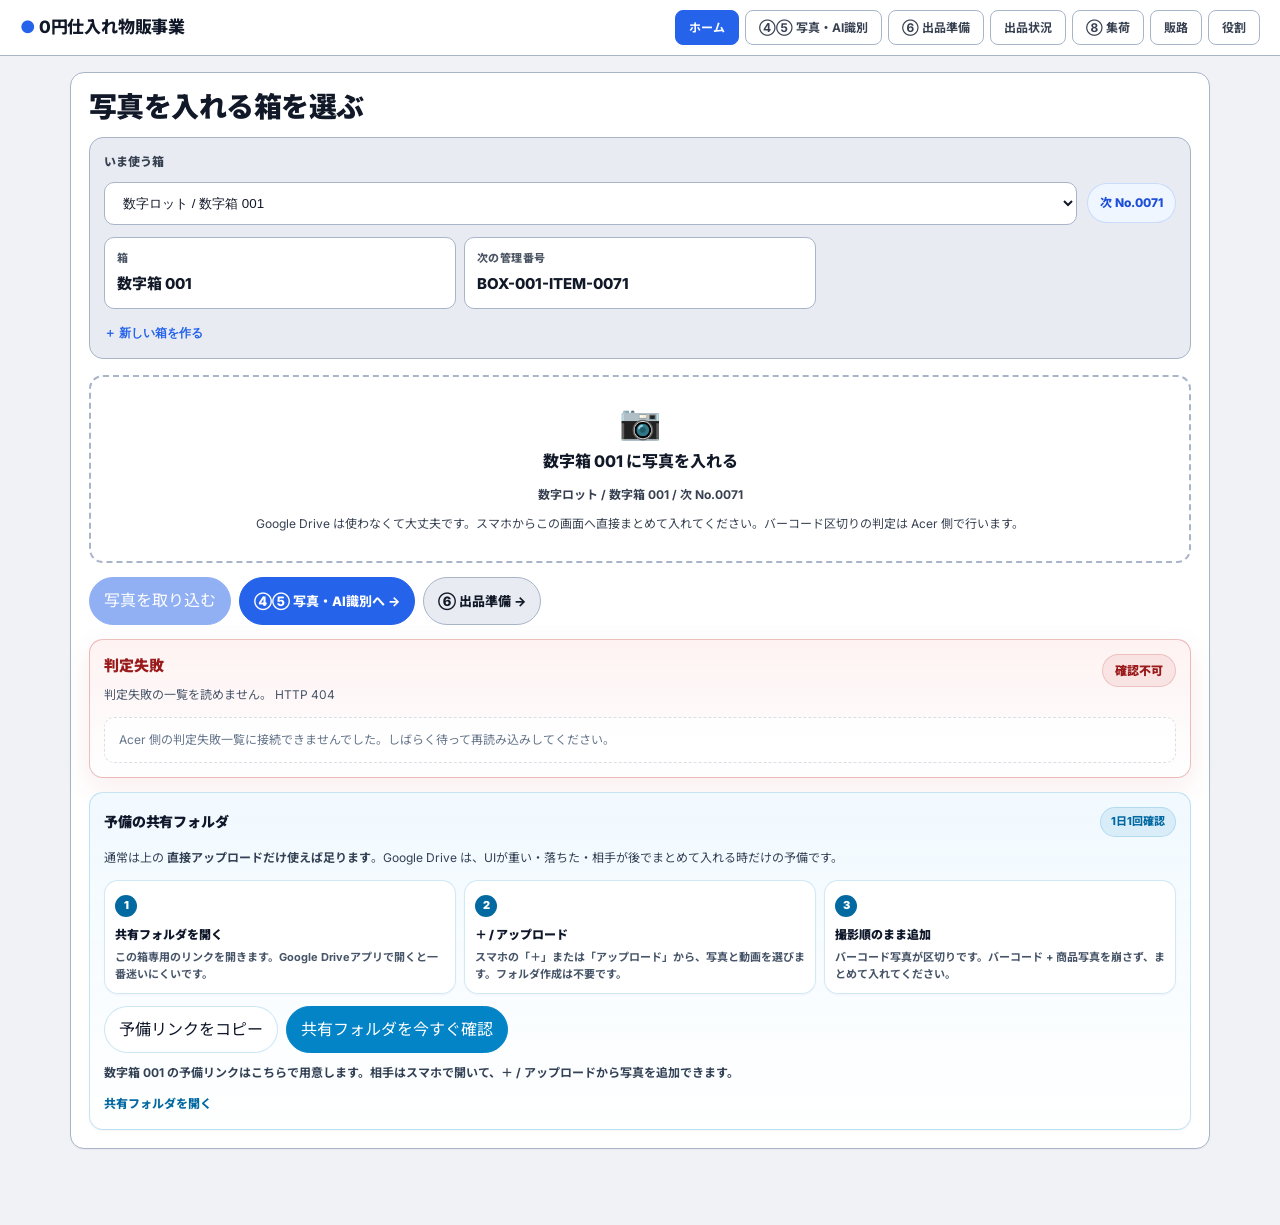
==== commit 8d49c582: "Publish zero-cost merch UI snapshot" ====
--- a/index.html
+++ b/index.html
@@ -497,6 +497,46 @@
       line-height: 1.75;
       color: #334155;
     }
+    .drive-help {
+      margin-top: 12px;
+      display: grid;
+      grid-template-columns: repeat(3, minmax(0, 1fr));
+      gap: 8px;
+    }
+    .drive-step {
+      min-height: 86px;
+      padding: 10px;
+      border-radius: 14px;
+      border: 1px solid rgba(2,132,199,.18);
+      background: rgba(255,255,255,.92);
+      color: #0f172a;
+      box-shadow: 0 1px 2px rgba(15,23,42,.04);
+    }
+    .drive-step-num {
+      display: inline-flex;
+      align-items: center;
+      justify-content: center;
+      width: 22px;
+      height: 22px;
+      border-radius: 999px;
+      background: #0369a1;
+      color: #fff;
+      font-size: 11px;
+      font-weight: 900;
+    }
+    .drive-step-title {
+      margin-top: 8px;
+      font-size: 12px;
+      font-weight: 900;
+      color: #0f172a;
+    }
+    .drive-step-text {
+      margin-top: 5px;
+      font-size: 11px;
+      font-weight: 700;
+      line-height: 1.55;
+      color: #475569;
+    }
     .drive-actions {
       display: flex;
       flex-wrap: wrap;
@@ -541,6 +581,13 @@
       .upload-title { font-size: 22px; }
       .box-grid {
         grid-template-columns: 1fr;
+      }
+      .drive-help {
+        grid-template-columns: 1fr;
+      }
+      .drive-actions .action-link {
+        width: 100%;
+        justify-content: center;
       }
     }
   </style>
@@ -595,13 +642,30 @@
             <div class="drive-badge">1日1回確認</div>
           </div>
           <div class="drive-note">
-            通常は上の <strong>直接アップロードだけ使えば足ります</strong>。ここはどうしても直接アップロードできない時だけ使う予備です。
+            通常は上の <strong>直接アップロードだけ使えば足ります</strong>。Google Drive は、UIが重い・落ちた・相手が後でまとめて入れる時だけの予備です。
+          </div>
+          <div class="drive-help" aria-label="スマホでGoogle Driveへ写真を入れる手順">
+            <div class="drive-step">
+              <span class="drive-step-num">1</span>
+              <div class="drive-step-title">共有フォルダを開く</div>
+              <div class="drive-step-text">この箱専用のリンクを開きます。Google Driveアプリで開くと一番迷いにくいです。</div>
+            </div>
+            <div class="drive-step">
+              <span class="drive-step-num">2</span>
+              <div class="drive-step-title">＋ / アップロード</div>
+              <div class="drive-step-text">スマホの「＋」または「アップロード」から、写真と動画を選びます。フォルダ作成は不要です。</div>
+            </div>
+            <div class="drive-step">
+              <span class="drive-step-num">3</span>
+              <div class="drive-step-title">撮影順のまま追加</div>
+              <div class="drive-step-text">バーコード写真が区切りです。バーコード + 商品写真を崩さず、まとめて入れてください。</div>
+            </div>
           </div>
           <div class="drive-actions">
-            <button id="drive-share-btn" class="action-link" type="button">相手に送るリンクをコピー</button>
-            <button id="drive-sync-btn" class="action-link primary" type="button">今すぐ共有フォルダ確認</button>
+            <button id="drive-share-btn" class="action-link" type="button">予備リンクをコピー</button>
+            <button id="drive-sync-btn" class="action-link primary" type="button">共有フォルダを今すぐ確認</button>
           </div>
-          <div id="drive-status" class="drive-status">箱を選ぶと、相手に送る共有リンクをこちらで自動用意します。相手は開いた共有フォルダへ写真を入れるだけです。</div>
+          <div id="drive-status" class="drive-status">箱を選ぶと、写真追加できる共有フォルダをこちらで自動用意します。相手はリンクを開いて写真を入れるだけです。</div>
           <a id="drive-link" class="drive-link" href="#" target="_blank" rel="noreferrer noopener" hidden>共有フォルダを開く</a>
         </div>
       </div>
@@ -1064,7 +1128,7 @@
       driveShareBtn.disabled = isUploading || isDriveBusy || isRegisteringBox;
       driveSyncBtn.disabled = isUploading || isDriveBusy || isRegisteringBox;
       setDriveLink(storedDriveLink(box.id));
-      setDriveStatus(box.label + ' の共有リンクはこちらで用意します。ボタンを押すと相手に送るリンクをコピーできます。', '');
+      setDriveStatus(box.label + ' の予備リンクはこちらで用意します。相手はスマホで開いて、＋ / アップロードから写真を追加できます。', '');
       refreshDriveAutoStatus({ silent: true }).then(function(status) {
         if (currentBox() && currentBox().id === box.id) {
           ensureDriveShareLink(box, { silent: true, copy: false, force: !status });
@@ -1731,7 +1795,7 @@
       }
       return {
         tone: '',
-          text: label + ' の共有リンクはこちらで用意します。ボタンを押すと相手に送るリンクをコピーできます。'
+          text: label + ' の予備リンクはこちらで用意します。スマホではGoogle Driveアプリで開き、＋ / アップロードから写真を追加してください。'
       };
     }
 
@@ -1795,13 +1859,13 @@
         return copyText(existingUrl)
           .then(function() {
             if (!options.silent && currentBox() && currentBox().id === boxId) {
-              setDriveStatus(boxLabel + ' の共有リンクをコピーしました。相手へそのまま送ってください。', 'ok');
+              setDriveStatus(boxLabel + ' の予備リンクをコピーしました。相手へ送り、スマホで＋ / アップロードから写真を入れてもらってください。', 'ok');
             }
             return existingUrl;
           })
           .catch(function() {
             if (!options.silent && currentBox() && currentBox().id === boxId) {
-              setDriveStatus(boxLabel + ' の共有リンクは準備済みです。下のリンクを相手に送ってください。', 'ok');
+              setDriveStatus(boxLabel + ' の予備リンクは準備済みです。下のリンクを相手に送ってください。', 'ok');
             }
             return existingUrl;
           });
@@ -1811,7 +1875,7 @@
       setUploadButtonState();
       driveShareBtn.textContent = options.copy ? 'リンク準備中...' : 'リンク自動準備中...';
       if (!options.silent && currentBox() && currentBox().id === boxId) {
-        setDriveStatus(boxLabel + ' の共有リンクを用意しています。', '');
+        setDriveStatus(boxLabel + ' の予備リンクを用意しています。', '');
       }
       return postJson(driveShareApiUrl(), boxPayload(box))
         .then(function(data) {
@@ -1823,33 +1887,33 @@
           }
           if (!options.copy) {
             if (!options.silent && currentBox() && currentBox().id === boxId) {
-              setDriveStatus(boxLabel + ' の共有リンクを用意しました。', 'ok');
+              setDriveStatus(boxLabel + ' の予備リンクを用意しました。', 'ok');
             }
             return folderUrl;
           }
           return copyText(folderUrl)
             .then(function() {
               if (!options.silent && currentBox() && currentBox().id === boxId) {
-                setDriveStatus(boxLabel + ' の共有リンクをコピーしました。相手へ送って、撮影順のまま写真を入れてもらってください。', 'ok');
+                setDriveStatus(boxLabel + ' の予備リンクをコピーしました。相手へ送り、撮影順のまま写真を入れてもらってください。', 'ok');
               }
               return folderUrl;
             })
             .catch(function() {
               if (!options.silent && currentBox() && currentBox().id === boxId) {
-                setDriveStatus(boxLabel + ' の共有リンクを用意しました。下のリンクを相手に送ってください。', 'ok');
+                setDriveStatus(boxLabel + ' の予備リンクを用意しました。下のリンクを相手に送ってください。', 'ok');
               }
               return folderUrl;
             });
         })
         .catch(function(error) {
           if (!options.silent && currentBox() && currentBox().id === boxId) {
-            setDriveStatus('共有リンクの準備に失敗しました。' + (error && error.message ? ' ' + error.message : ''), 'error');
+            setDriveStatus('予備リンクの準備に失敗しました。' + (error && error.message ? ' ' + error.message : ''), 'error');
           }
           return '';
         })
         .finally(function() {
           isDriveBusy = false;
-          driveShareBtn.textContent = '相手に送るリンクをコピー';
+          driveShareBtn.textContent = '予備リンクをコピー';
           setUploadButtonState();
           scheduleDriveStatusPoll(86400000);
         });
@@ -1913,7 +1977,7 @@
         })
         .finally(function() {
           isDriveBusy = false;
-          driveSyncBtn.textContent = '今すぐ共有フォルダ確認';
+          driveSyncBtn.textContent = '共有フォルダを今すぐ確認';
           setUploadButtonState();
           scheduleDriveStatusPoll(86400000);
         });
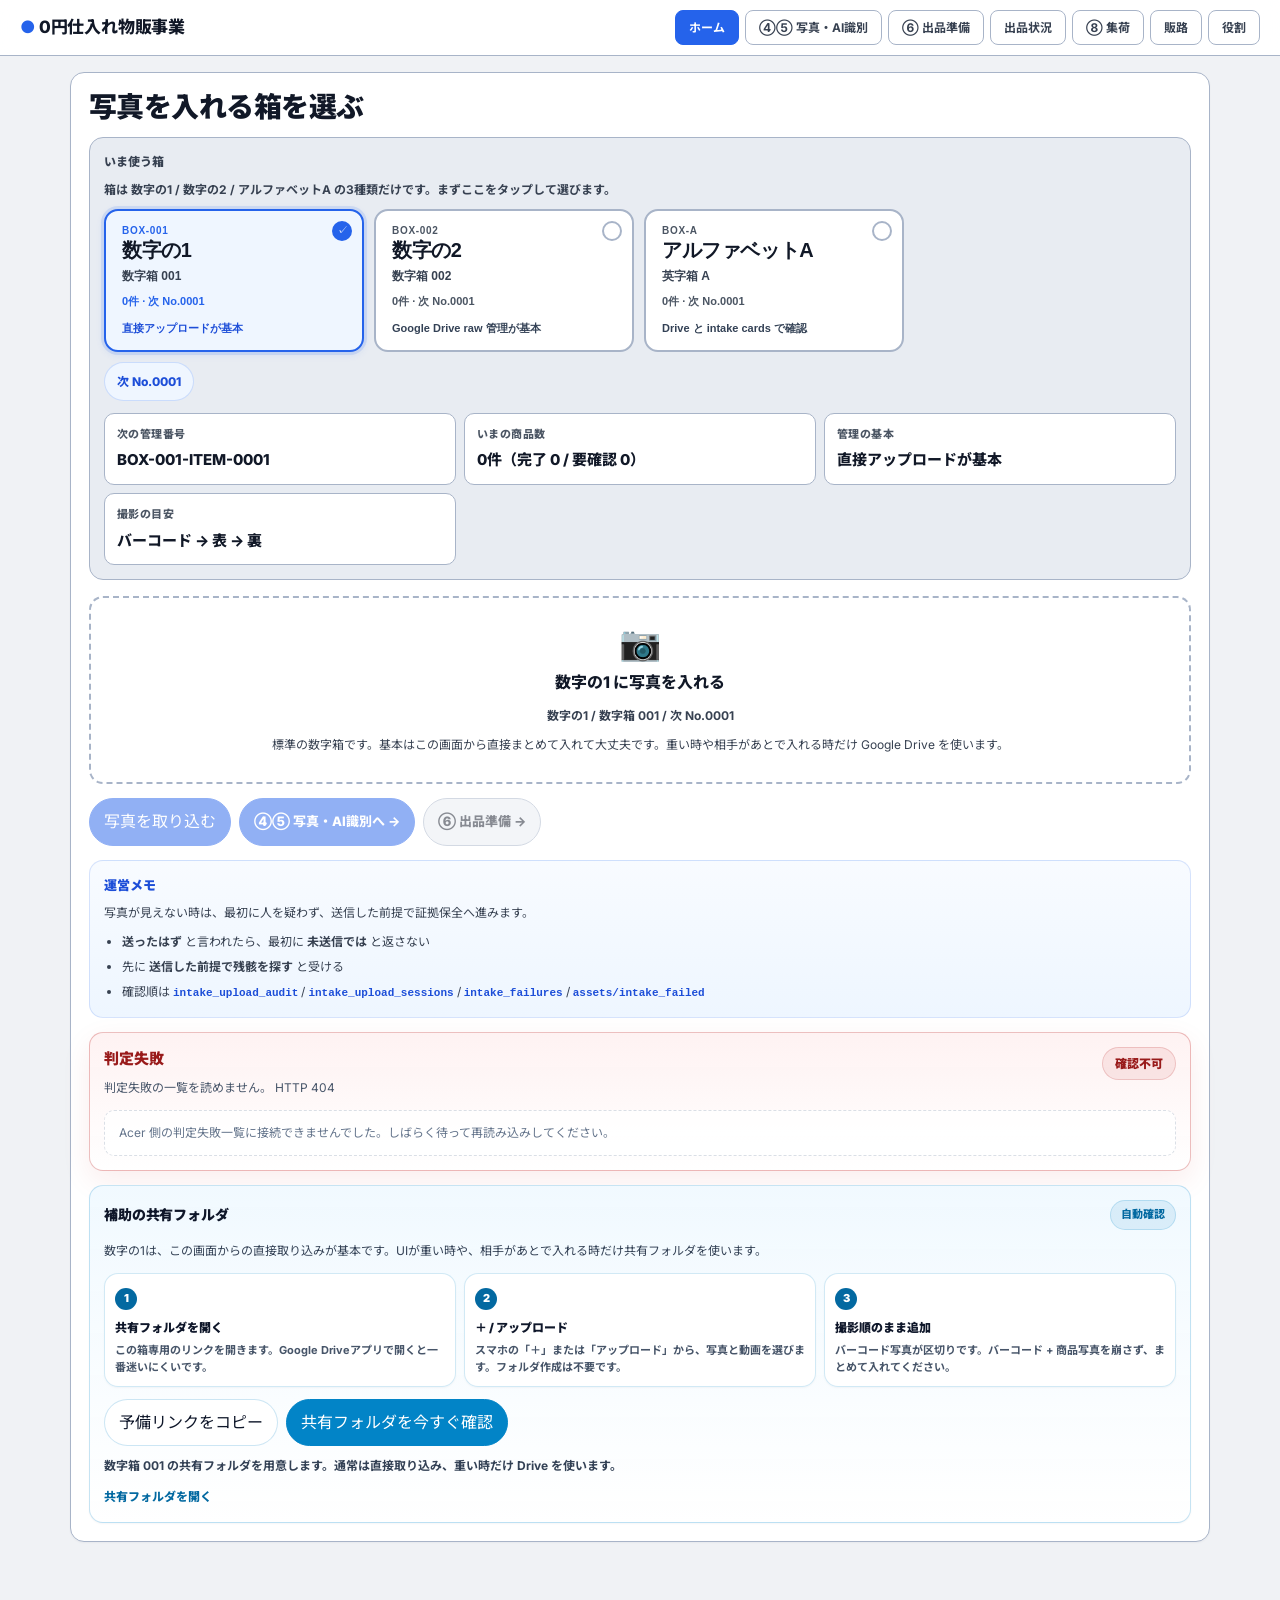
==== commit 4e1b24a2: "Publish zero-cost merch UI snapshot Co-authored-by: Copilot <223556219+Copilot@users.noreply.github." ====
--- a/index.html
+++ b/index.html
@@ -38,6 +38,13 @@
       font-weight: 800;
       color: var(--text-2);
     }
+    .box-fixed-note {
+      margin-top: 8px;
+      font-size: 12px;
+      font-weight: 700;
+      line-height: 1.6;
+      color: var(--text-2);
+    }
     .box-row {
       display: flex;
       flex-wrap: wrap;
@@ -45,20 +52,8 @@
       align-items: center;
       margin-top: 10px;
     }
-    .box-select {
-      flex: 1;
-      min-width: 220px;
-      padding: 12px 14px;
-      border-radius: var(--radius);
-      border: 1px solid var(--border);
-      background: var(--surface);
-      color: var(--text);
-      font: 14px/1.4 inherit;
-    }
-    .box-select:focus {
-      outline: none;
-      border-color: var(--accent);
-    }
+    /* legacy select hidden – card UI is used instead */
+    .box-select { display: none; }
     .box-next {
       display: inline-flex;
       align-items: center;
@@ -71,6 +66,105 @@
       font-weight: 800;
       white-space: nowrap;
     }
+    /* ── Box selector cards ── */
+    .box-cards {
+      display: flex;
+      flex-wrap: wrap;
+      gap: 10px;
+      margin-top: 10px;
+    }
+    .box-card {
+      display: flex;
+      flex-direction: column;
+      gap: 2px;
+      flex: 1 0 150px;
+      min-width: 150px;
+      max-width: 260px;
+      padding: 14px 16px 13px;
+      border-radius: var(--radius-lg);
+      border: 2px solid var(--border);
+      background: var(--surface);
+      cursor: pointer;
+      text-align: left;
+      position: relative;
+      transition: border-color .14s, background .14s, box-shadow .14s, transform .1s;
+    }
+    .box-card:hover:not(:disabled) {
+      border-color: var(--accent);
+      background: var(--surface-2);
+      transform: translateY(-1px);
+      box-shadow: 0 4px 14px rgba(37,99,235,.10);
+    }
+    .box-card.selected {
+      border-color: var(--accent);
+      background: #eff6ff;
+      box-shadow: 0 0 0 3px rgba(37,99,235,.12), 0 2px 8px rgba(37,99,235,.12);
+    }
+    .box-card:disabled {
+      opacity: .5;
+      cursor: not-allowed;
+    }
+    .box-card-check {
+      position: absolute;
+      top: 10px;
+      right: 10px;
+      width: 20px;
+      height: 20px;
+      border-radius: 50%;
+      border: 2px solid var(--border);
+      background: var(--surface);
+      display: flex;
+      align-items: center;
+      justify-content: center;
+      font-size: 11px;
+      line-height: 1;
+      color: transparent;
+      transition: border-color .14s, background .14s, color .14s;
+    }
+    .box-card.selected .box-card-check {
+      border-color: var(--accent);
+      background: var(--accent);
+      color: #fff;
+    }
+    .box-card-id {
+      font-size: 10px;
+      font-weight: 800;
+      letter-spacing: .07em;
+      text-transform: uppercase;
+      color: var(--text-3);
+      margin-right: 26px;
+    }
+    .box-card.selected .box-card-id { color: var(--accent); }
+    .box-card-label {
+      font-size: 20px;
+      font-weight: 900;
+      color: var(--text);
+      line-height: 1.2;
+      letter-spacing: -.02em;
+    }
+    .box-card-subtitle {
+      margin-top: 4px;
+      font-size: 12px;
+      font-weight: 800;
+      color: var(--text-2);
+      line-height: 1.45;
+    }
+    .box-card-meta {
+      margin-top: 6px;
+      font-size: 11px;
+      font-weight: 600;
+      color: var(--text-3);
+      line-height: 1.5;
+    }
+    .box-card.selected .box-card-meta { color: #2563eb; }
+    .box-card-note {
+      margin-top: 8px;
+      font-size: 11px;
+      font-weight: 800;
+      line-height: 1.55;
+      color: #334155;
+    }
+    .box-card.selected .box-card-note { color: #1d4ed8; }
     .box-grid {
       display: grid;
       grid-template-columns: repeat(3, minmax(0, 1fr));
@@ -99,6 +193,7 @@
     }
     .box-create-row {
       margin-top: 10px;
+      display: none;
     }
     .box-create-btn {
       padding: 0;
@@ -207,6 +302,39 @@
       font-size: 12px;
       line-height: 1.6;
       color: var(--text-2);
+    }
+    .ops-memo {
+      margin-top: 14px;
+      padding: 14px;
+      border: 1px solid rgba(37,99,235,.16);
+      border-radius: var(--radius-lg);
+      background: linear-gradient(180deg, #f8fbff 0%, #eef6ff 100%);
+      display: grid;
+      gap: 8px;
+    }
+    .ops-memo-title {
+      font-size: 13px;
+      font-weight: 900;
+      color: #1d4ed8;
+    }
+    .ops-memo-body {
+      font-size: 12px;
+      line-height: 1.7;
+      color: var(--text-2);
+    }
+    .ops-memo-list {
+      margin: 0;
+      padding-left: 18px;
+      display: grid;
+      gap: 6px;
+      font-size: 12px;
+      line-height: 1.6;
+      color: var(--text-2);
+    }
+    .ops-memo-list code {
+      font-size: 11px;
+      font-weight: 800;
+      color: #1d4ed8;
     }
     .upload-links {
       display: flex;
@@ -579,6 +707,7 @@
     }
     @media (max-width: 640px) {
       .upload-title { font-size: 22px; }
+      .box-card { flex: 1 0 100%; max-width: 100%; }
       .box-grid {
         grid-template-columns: 1fr;
       }
@@ -595,6 +724,15 @@
 <body>
   <header class="hq-header">
     <h1><span class="dot">●</span> 0円仕入れ物販事業</h1>
+    <nav class="hq-nav" aria-label="0円仕入れ物販 ナビゲーション">
+      <a data-zero-cost-current-box="1" class="active" href="index.html">ホーム</a>
+      <a data-zero-cost-current-box="1" href="intake_cards.html">④⑤ 写真・AI識別</a>
+      <a data-zero-cost-current-box="1" href="ops.html">⑥ 出品準備</a>
+      <a data-zero-cost-current-box="1" href="channel_listings.html">出品状況</a>
+      <a data-zero-cost-current-box="1" href="shipping.html">⑧ 集荷</a>
+      <a data-zero-cost-current-box="1" href="routing.html">販路</a>
+      <a data-zero-cost-current-box="1" href="roles.html">役割</a>
+    </nav>
   </header>
 
   <div class="hq-wrap">
@@ -603,12 +741,17 @@
         <div class="upload-title">写真を入れる箱を選ぶ</div>
         <div class="box-panel">
           <div class="box-label">いま使う箱</div>
-          <div class="box-row">
-            <select id="box-select" class="box-select" aria-label="写真を入れる箱"></select>
+          <div class="box-fixed-note">箱は <strong>数字の1 / 数字の2 / アルファベットA</strong> の3種類だけです。まずここをタップして選びます。</div>
+          <!-- card selector (visible) -->
+          <div id="box-cards" class="box-cards" role="radiogroup" aria-label="使う箱を選ぶ"></div>
+          <!-- legacy select hidden but kept for JS state -->
+          <select id="box-select" class="box-select" aria-label="写真を入れる箱" aria-hidden="true" tabindex="-1"></select>
+          <!-- next-sequence badge + KPI detail -->
+          <div class="box-row" style="margin-top:10px">
             <div id="box-next" class="box-next">次の番号を確認中</div>
           </div>
           <div id="box-grid" class="box-grid"></div>
-          <div class="box-create-row">
+          <div class="box-create-row" hidden>
             <button id="box-create-btn" class="box-create-btn" type="button">＋ 新しい箱を作る</button>
           </div>
         </div>
@@ -617,12 +760,21 @@
           <div id="upload-main" class="upload-main">スマホの写真をまとめて選ぶ</div>
           <input type="file" id="file-input" multiple accept="image/*,.heic,.heif">
           <div class="upload-status" id="upload-status">箱を選んだら写真を入れます</div>
-          <div class="upload-note">Google Drive は使わなくて大丈夫です。スマホからこの画面へ直接まとめて入れてください。バーコード区切りの判定は Acer 側で行います。</div>
+          <div id="upload-note" class="upload-note">箱を選ぶと、その箱に合わせた入れ方をここへ出します。</div>
         </div>
         <div class="upload-links">
           <button id="upload-submit" class="action-link primary" type="button" disabled hidden>写真を取り込む</button>
           <a id="intake-link" class="action-link primary" href="./intake_cards.html">④⑤ 写真・AI識別へ →</a>
           <a id="ops-link" class="action-link" href="./ops.html">⑥ 出品準備 →</a>
+        </div>
+        <div class="ops-memo" role="note" aria-label="運営メモ">
+          <div class="ops-memo-title">運営メモ</div>
+          <div class="ops-memo-body">写真が見えない時は、最初に人を疑わず、送信した前提で証拠保全へ進みます。</div>
+          <ul class="ops-memo-list">
+            <li><strong>送ったはず</strong> と言われたら、最初に <strong>未送信では</strong> と返さない</li>
+            <li>先に <strong>送信した前提で残骸を探す</strong> と受ける</li>
+            <li>確認順は <code>intake_upload_audit</code> / <code>intake_upload_sessions</code> / <code>intake_failures</code> / <code>assets/intake_failed</code></li>
+          </ul>
         </div>
         <div id="failure-panel" class="failure-panel">
           <div class="failure-head">
@@ -638,11 +790,11 @@
         </div>
         <div class="drive-panel">
           <div class="drive-header">
-            <div class="drive-title">予備の共有フォルダ</div>
-            <div class="drive-badge">1日1回確認</div>
+            <div id="drive-title" class="drive-title">共有フォルダ</div>
+            <div class="drive-badge">自動確認</div>
           </div>
-          <div class="drive-note">
-            通常は上の <strong>直接アップロードだけ使えば足ります</strong>。Google Drive は、UIが重い・落ちた・相手が後でまとめて入れる時だけの予備です。
+          <div id="drive-note" class="drive-note">
+            箱を選ぶと、この箱での Drive の使い方をここへ出します。
           </div>
           <div class="drive-help" aria-label="スマホでGoogle Driveへ写真を入れる手順">
             <div class="drive-step">
@@ -687,14 +839,9 @@
     </div>
   </div>
 
-  <script src="./status_snapshot.js"></script>
-  <script>
-    document.write('<script src="./intake_snapshot.js?fresh='
-      + encodeURIComponent(new URLSearchParams(window.location.search).get('fresh') || String(Date.now()))
-      + '"><\\/script>');
-  </script>
-  <script src="./api_config.js"></script>
-  <script src="./common.js"></script>
+  <script src="./status_snapshot.js" defer></script>
+  <script src="./intake_snapshot.js" defer></script>
+  <script src="./common.js" defer></script>
   <script>
   (function(){
     var S = window.ZERO_COST_STATUS || {};
@@ -703,8 +850,10 @@
     var fileInput = document.getElementById('file-input');
     var statusEl = document.getElementById('upload-status');
     var uploadMain = document.getElementById('upload-main');
+    var uploadNoteEl = document.getElementById('upload-note');
     var uploadSubmit = document.getElementById('upload-submit');
     var boxSelect = document.getElementById('box-select');
+    var boxCards = document.getElementById('box-cards');
     var boxNext = document.getElementById('box-next');
     var boxGrid = document.getElementById('box-grid');
     var failurePanel = document.getElementById('failure-panel');
@@ -717,6 +866,8 @@
     var driveSyncBtn = document.getElementById('drive-sync-btn');
     var driveStatusEl = document.getElementById('drive-status');
     var driveLinkEl = document.getElementById('drive-link');
+    var driveTitleEl = document.getElementById('drive-title');
+    var driveNoteEl = document.getElementById('drive-note');
     var boxCreateBtn = document.getElementById('box-create-btn');
     var boxModal = document.getElementById('box-modal');
     var boxModalLane = document.getElementById('box-modal-lane');
@@ -731,6 +882,8 @@
     var isRegisteringBox = false;
     var driveStatusPollTimer = 0;
     var driveStatusRequestId = 0;
+    var drivePollDefaultMs = 60000;
+    var drivePollMinimumMs = 20000;
     var failureRequestId = 0;
 
     function esc(value){
@@ -819,6 +972,124 @@
         value = Math.floor((value - 1) / 26);
       }
       return code || 'A';
+    }
+
+    var FIXED_BOX_ORDER = ['BOX-001', 'BOX-002', 'BOX-A'];
+    var FIXED_BOX_META = {
+      'BOX-001': {
+        lane: 'numeric',
+        code: '001',
+        label: '数字箱 001',
+        choiceLabel: '数字の1',
+        laneLabel: '数字ロット',
+        manageLabel: '直接アップロードが基本',
+        shootLabel: 'バーコード → 表 → 裏',
+        uploadNote: '標準の数字箱です。基本はこの画面から直接まとめて入れて大丈夫です。重い時や相手があとで入れる時だけ Google Drive を使います。',
+        driveTitle: '補助の共有フォルダ',
+        driveNote: '数字の1は、この画面からの直接取り込みが基本です。UIが重い時や、相手があとで入れる時だけ共有フォルダを使います。',
+        driveStatus: '数字箱 001 の共有フォルダを用意します。通常は直接取り込み、重い時だけ Drive を使います。'
+      },
+      'BOX-002': {
+        lane: 'numeric',
+        code: '002',
+        label: '数字箱 002',
+        choiceLabel: '数字の2',
+        laneLabel: '数字ロット',
+        manageLabel: 'Google Drive raw 管理が基本',
+        shootLabel: 'バーコード → 表 → 裏 を繰り返し',
+        sourcePath: '/Users/dd/merch_deal_finder/zero_cost_merch_branch/state/intake_uploads/BOX-002/20260428_104852/originals',
+        uploadNote: 'この箱の元写真は 0円物販 repo 側の intake_uploads/BOX-002/.../originals に置きます。Google Drive 管理を基本にし、急ぎの時だけこの画面へ直接入れてください。',
+        driveTitle: '基本の共有フォルダ',
+        driveNote: '数字の2は Google Drive を正本として使います。撮影順のまま、バーコード → 表 → 裏 を崩さず追加してください。',
+        driveStatus: '数字箱 002 は Google Drive 管理が基本です。共有フォルダを開いて、バーコード → 表 → 裏 の順のまま追加してください。'
+      },
+      'BOX-A': {
+        lane: 'alphabet',
+        code: 'A',
+        label: '英字箱 A',
+        choiceLabel: 'アルファベットA',
+        laneLabel: '英字ロット',
+        manageLabel: 'Drive と intake cards で確認',
+        shootLabel: 'CODE / FRONT / BACK をそろえる',
+        uploadNote: '英字箱Aです。復旧済み写真と見比べながら、追加分だけ丁寧に入れてください。',
+        driveTitle: '共有フォルダ',
+        driveNote: '英字箱Aの写真追加や確認はこの共有フォルダから行えます。取り込み後は intake cards 側ですぐ照合します。',
+        driveStatus: '英字箱 A の共有フォルダを用意します。追加分は CODE / FRONT / BACK が分かる形で入れてください。'
+      }
+    };
+
+    function isFixedBoxId(boxId) {
+      return FIXED_BOX_ORDER.indexOf(String(boxId || '').trim().toUpperCase()) !== -1;
+    }
+
+    function fixedBoxMeta(boxId) {
+      return FIXED_BOX_META[String(boxId || '').trim().toUpperCase()] || {};
+    }
+
+    function fixedPlaceholderBox(boxId, fallbackSlotOrder, fallbackSlotsPerItem) {
+      var meta = fixedBoxMeta(boxId);
+      var lane = meta.lane || inferBoxLane(boxId);
+      var slotOrder = (fallbackSlotOrder || []).slice();
+      return {
+        id: boxId,
+        lane: lane,
+        laneLabel: meta.laneLabel || laneLabel(lane),
+        code: meta.code || boxCodeFromId(boxId, lane),
+        label: meta.label || boxDisplayLabel(boxId, '', lane, meta.code),
+        totalItems: 0,
+        completeItems: 0,
+        incompleteItems: 0,
+        nextSequence: 1,
+        nextManagementId: boxId + '-ITEM-0001',
+        slotsPerItem: Math.max(1, num(fallbackSlotsPerItem) || slotOrder.length || 3),
+        slotOrder: slotOrder,
+        sourceDir: meta.sourcePath || '',
+        hasSnapshot: false,
+        isDraft: false
+      };
+    }
+
+    function mergeFixedBoxOption(option) {
+      var meta = fixedBoxMeta(option && option.id);
+      var lane = meta.lane || option.lane;
+      return Object.assign({}, option || {}, {
+        lane: lane,
+        laneLabel: meta.laneLabel || option.laneLabel || laneLabel(lane),
+        code: meta.code || option.code,
+        label: meta.label || option.label,
+        choiceLabel: meta.choiceLabel || option.label,
+        manageLabel: meta.manageLabel || '',
+        shootLabel: meta.shootLabel || '',
+        sourcePath: option.sourceDir || meta.sourcePath || ''
+      });
+    }
+
+    function boxChoiceLabel(box) {
+      return String(box && box.choiceLabel || box && box.label || '').trim();
+    }
+
+    function boxManageLabel(box) {
+      return String(box && box.manageLabel || fixedBoxMeta(box && box.id).manageLabel || '').trim();
+    }
+
+    function boxShootLabel(box) {
+      return String(box && box.shootLabel || fixedBoxMeta(box && box.id).shootLabel || '').trim();
+    }
+
+    function boxUploadNote(box) {
+      return String(fixedBoxMeta(box && box.id).uploadNote || '箱を選ぶと、その箱に合わせた入れ方をここへ出します。').trim();
+    }
+
+    function boxDriveTitle(box) {
+      return String(fixedBoxMeta(box && box.id).driveTitle || '共有フォルダ').trim();
+    }
+
+    function boxDriveNote(box) {
+      return String(fixedBoxMeta(box && box.id).driveNote || '箱を選ぶと、この箱での Drive の使い方をここへ出します。').trim();
+    }
+
+    function boxDriveStatus(box) {
+      return String(fixedBoxMeta(box && box.id).driveStatus || '箱を選ぶと、写真追加できる共有フォルダをこちらで用意します。').trim();
     }
 
     function loadCustomBoxes(fallbackSlotOrder, fallbackSlotsPerItem) {
@@ -962,23 +1233,40 @@
       var fallbackSlotOrder = I.slot_order || [];
       var fallbackSlotsPerItem = num(I.slots_per_item) || fallbackSlotOrder.length || 3;
       var snapshots = (Array.isArray(I.boxes) && I.boxes.length) ? I.boxes : [I];
-      var base = [];
+      var snapshotMap = {};
       snapshots.forEach(function(snapshotBox) {
         var option = boxOptionFromSnapshot(snapshotBox, fallbackSlotOrder, fallbackSlotsPerItem);
-        if (option && !base.some(function(existing) { return existing.id === option.id; })) {
-          base.push(option);
+        if (option && isFixedBoxId(option.id)) snapshotMap[option.id] = option;
+      });
+      return FIXED_BOX_ORDER.map(function(boxId) {
+        return mergeFixedBoxOption(snapshotMap[boxId] || fixedPlaceholderBox(boxId, fallbackSlotOrder, fallbackSlotsPerItem));
+      });
+    }
+
+    var boxOptions = buildBoxOptions();
+
+    // Keep localStorage aligned with the fixed three-box taxonomy.
+    (function() {
+      try {
+        if (window.localStorage) {
+          var rawCustom = window.localStorage.getItem('zeroCostCustomBoxes');
+          if (rawCustom) {
+            var parsed = JSON.parse(rawCustom);
+            var filtered = (parsed || []).filter(function(b) {
+              return isFixedBoxId(String(b && b.id || '').trim().toUpperCase());
+            });
+            if (filtered.length !== (parsed || []).length) {
+              window.localStorage.setItem('zeroCostCustomBoxes', JSON.stringify(filtered));
+              boxOptions = buildBoxOptions();
+            }
+          }
+          var sel = window.localStorage.getItem('zeroCostSelectedBox');
+          if (sel && !isFixedBoxId(String(sel).trim().toUpperCase())) {
+            window.localStorage.removeItem('zeroCostSelectedBox');
+          }
         }
-      });
-      var customBoxes = loadCustomBoxes(I.slot_order || [], num(I.slots_per_item) || 3);
-      customBoxes.forEach(function(box) {
-        if (!base.some(function(existing) { return existing.id === box.id; })) {
-          base.push(box);
-        }
-      });
-      return base;
-    }
-
-    var boxOptions = buildBoxOptions();
+      } catch (_) {}
+    }());
     var requestedBoxId = '';
     try {
       requestedBoxId = new URLSearchParams(window.location.search).get('box') || '';
@@ -988,6 +1276,9 @@
       storedBoxId = window.localStorage ? (window.localStorage.getItem('zeroCostSelectedBox') || '') : '';
     } catch (_) {}
     var selectedBoxId = requestedBoxId || storedBoxId || (boxOptions[0] && boxOptions[0].id) || '';
+    if (!boxOptions.some(function(box) { return box.id === selectedBoxId; })) {
+      selectedBoxId = (boxOptions[0] && boxOptions[0].id) || '';
+    }
 
     function currentBox() {
       return boxOptions.filter(function(box) {
@@ -1093,14 +1384,18 @@
         boxSelect.disabled = true;
         boxCreateBtn.disabled = isRegisteringBox;
         setBoxModalBusyState(isRegisteringBox);
+        renderBoxCards();
         boxNext.textContent = '箱が未設定です';
         boxGrid.innerHTML = '';
         uploadMain.textContent = '写真を選ぶ';
         statusEl.textContent = '箱の情報がありません';
+        if (uploadNoteEl) uploadNoteEl.textContent = '箱を選ぶと、その箱に合わせた入れ方をここへ出します。';
         uploadSubmit.disabled = true;
         updateActionLinks(null);
         driveShareBtn.disabled = true;
         driveSyncBtn.disabled = true;
+        if (driveTitleEl) driveTitleEl.textContent = '共有フォルダ';
+        if (driveNoteEl) driveNoteEl.textContent = '箱を選ぶと、この箱での Drive の使い方をここへ出します。';
         setDriveStatus('箱の情報がありません。', 'error');
         setDriveLink('');
         return;
@@ -1111,24 +1406,33 @@
       setBoxModalBusyState(isRegisteringBox);
       boxSelect.innerHTML = boxOptions.map(function(option) {
         return '<option value="' + esc(option.id) + '"' + (option.id === box.id ? ' selected' : '') + '>'
-          + esc(option.laneLabel + ' / ' + option.label)
+          + esc(boxChoiceLabel(option) + ' / ' + option.label)
           + '</option>';
       }).join('');
+      renderBoxCards();
       boxNext.textContent = '次 No.' + padSequence(box.nextSequence);
-      boxGrid.innerHTML = [
-        ['箱', box.label],
-        ['次の管理番号', box.nextManagementId]
-      ].map(function(row) {
+      var boxRows = [
+        ['次の管理番号', box.nextManagementId],
+        ['いまの商品数', String(num(box.totalItems)) + '件（完了 ' + String(num(box.completeItems)) + ' / 要確認 ' + String(num(box.incompleteItems)) + '）'],
+        ['管理の基本', boxManageLabel(box)],
+        ['撮影の目安', boxShootLabel(box)]
+      ];
+      if (box.sourcePath) boxRows.push(['実体パス', box.sourcePath]);
+      boxGrid.innerHTML = boxRows.map(function(row) {
         return '<div class="box-kpi"><div class="box-kpi-label">' + esc(row[0]) + '</div><div class="box-kpi-value">' + esc(row[1]) + '</div></div>';
       }).join('');
-      uploadMain.textContent = box.label + ' に写真を入れる';
-      statusEl.textContent = box.laneLabel + ' / ' + box.label + ' / 次 No.' + padSequence(box.nextSequence);
+      uploadMain.textContent = boxChoiceLabel(box) + ' に写真を入れる';
+      if (uploadNoteEl) uploadNoteEl.textContent = boxUploadNote(box);
+      statusEl.textContent = boxChoiceLabel(box) + ' / ' + box.label + ' / 次 No.' + padSequence(box.nextSequence);
       statusEl.style.color = 'var(--text-2)';
       updateActionLinks(box);
       driveShareBtn.disabled = isUploading || isDriveBusy || isRegisteringBox;
       driveSyncBtn.disabled = isUploading || isDriveBusy || isRegisteringBox;
+      driveShareBtn.textContent = '共有リンクをコピー';
+      if (driveTitleEl) driveTitleEl.textContent = boxDriveTitle(box);
+      if (driveNoteEl) driveNoteEl.textContent = boxDriveNote(box);
       setDriveLink(storedDriveLink(box.id));
-      setDriveStatus(box.label + ' の予備リンクはこちらで用意します。相手はスマホで開いて、＋ / アップロードから写真を追加できます。', '');
+      setDriveStatus(boxDriveStatus(box), '');
       refreshDriveAutoStatus({ silent: true }).then(function(status) {
         if (currentBox() && currentBox().id === box.id) {
           ensureDriveShareLink(box, { silent: true, copy: false, force: !status });
@@ -1140,6 +1444,41 @@
       } else {
         setUploadButtonState();
       }
+    }
+
+    function renderBoxCards() {
+      if (!boxCards) return;
+      var disabled = boxSelect.disabled;
+      if (!boxOptions.length) {
+        boxCards.innerHTML = '<div style="font-size:12px;color:var(--text-3);padding:4px 0;">箱情報がありません</div>';
+        return;
+      }
+      boxCards.innerHTML = boxOptions.map(function(option) {
+        var isSelected = option.id === selectedBoxId;
+        var metaParts = [];
+        metaParts.push(String(num(option.totalItems)) + '件');
+        if (option.nextManagementId) {
+          var seq = option.nextManagementId.replace(option.id + '-ITEM-', 'No.');
+          metaParts.push('次 ' + seq);
+        }
+        var primaryLabel = boxChoiceLabel(option);
+        var secondaryLabel = option.label && option.label !== primaryLabel ? option.label : '';
+        return '<button class="box-card' + (isSelected ? ' selected' : '') + '"'
+          + ' type="button"'
+          + ' role="radio"'
+          + ' aria-checked="' + (isSelected ? 'true' : 'false') + '"'
+          + ' aria-label="' + esc(primaryLabel + ' を選ぶ') + '"'
+          + ' data-box-id="' + esc(option.id) + '"'
+          + (disabled ? ' disabled' : '')
+          + '>'
+          + '<span class="box-card-check" aria-hidden="true">✓</span>'
+          + '<div class="box-card-id">' + esc(option.id) + '</div>'
+          + '<div class="box-card-label">' + esc(primaryLabel) + '</div>'
+          + (secondaryLabel ? '<div class="box-card-subtitle">' + esc(secondaryLabel) + '</div>' : '')
+          + (metaParts.length ? '<div class="box-card-meta">' + esc(metaParts.join(' · ')) + '</div>' : '')
+          + (boxManageLabel(option) ? '<div class="box-card-note">' + esc(boxManageLabel(option)) + '</div>' : '')
+          + '</button>';
+      }).join('');
     }
 
     function nextCustomBoxId(lane) {
@@ -1418,34 +1757,81 @@
       return 'http://127.0.0.1:18777';
     }
 
+    function localLiveBackendOrigin() {
+      return 'http://127.0.0.1:18777';
+    }
+
     function backendOrigin() {
       var base = String(window.ZERO_COST_API_BASE || window.ZERO_COST_APP_BASE || '').trim().replace(/\/$/, '');
       if (base && base !== 'null') return base;
-      return portalOrigin().replace(/\/$/, '');
+      var origin = portalOrigin().replace(/\/$/, '');
+      if (origin === 'http://127.0.0.1:18778' || origin === 'http://localhost:18778') {
+        return localLiveBackendOrigin();
+      }
+      return origin;
+    }
+
+    var selectedUploadApiBase = '';
+    var selectedUploadApiService = '';
+    var selectedUploadApiCapabilities = {};
+
+    function buildApiUrl(base, path) {
+      try {
+        return new URL(path, String(base || '').replace(/\/$/, '') + '/').toString();
+      } catch (_) {
+        return String(base || '').replace(/\/$/, '') + path;
+      }
     }
 
     function apiUrl(path) {
-      try {
-        return new URL(path, backendOrigin() + '/').toString();
-      } catch (_) {
-        return backendOrigin() + path;
-      }
+      return buildApiUrl(backendOrigin(), path);
+    }
+
+    function uniqueUploadApiBases() {
+      var bases = [
+        selectedUploadApiBase,
+        backendOrigin(),
+        localLiveBackendOrigin(),
+        'http://127.0.0.1:18779',
+        'http://localhost:18779'
+      ];
+      var seen = {};
+      return bases.filter(function(base) {
+        base = String(base || '').trim().replace(/\/$/, '');
+        if (!base || seen[base]) return false;
+        seen[base] = true;
+        return true;
+      });
+    }
+
+    function uploadApiUrlFor(base, path) {
+      return buildApiUrl(base || selectedUploadApiBase || backendOrigin(), path);
+    }
+
+    function sessionUploadAvailable() {
+      if (selectedUploadApiService === 'intake-upload-api') return false;
+      if (selectedUploadApiCapabilities && selectedUploadApiCapabilities.live_backend) return true;
+      return selectedUploadApiService === 'zero-cost-live-backend';
+    }
+
+    function uploadApiUnavailableMessage(errors) {
+      return 'アップロードAPIに届いていません。' + (errors && errors.length ? ' ' + errors.slice(-2).join(' / ') : '');
     }
 
     function uploadApiUrl() {
-      return apiUrl('/api/zero-cost/intake-upload');
+      return uploadApiUrlFor('', '/api/zero-cost/intake-upload');
     }
 
     function uploadSessionStartApiUrl() {
-      return apiUrl('/api/zero-cost/intake-upload-session/start');
+      return uploadApiUrlFor('', '/api/zero-cost/intake-upload-session/start');
     }
 
     function uploadSessionChunkApiUrl() {
-      return apiUrl('/api/zero-cost/intake-upload-session/chunk');
+      return uploadApiUrlFor('', '/api/zero-cost/intake-upload-session/chunk');
     }
 
     function uploadSessionFinishApiUrl() {
-      return apiUrl('/api/zero-cost/intake-upload-session/finish');
+      return uploadApiUrlFor('', '/api/zero-cost/intake-upload-session/finish');
     }
 
     function registerBoxApiUrl() {
@@ -1660,19 +2046,29 @@
       if (window.location.protocol === 'file:') {
         return Promise.reject(new Error('この画面を file:// で開いています。http://127.0.0.1:18777/merch/zero-cost/index.html か resident URL で開いてください。'));
       }
-      return fetch(uploadApiUrl() + '/health?ts=' + encodeURIComponent(String(Date.now())), { cache: 'no-store' })
-        .then(function(response) {
-          if (!response.ok) {
-            throw new Error('アップロードAPIに届いていません。HTTP ' + response.status);
-          }
-          return response.json().catch(function() { return {}; });
-        })
-        .then(function(data) {
-          if (!data.ok) {
-            throw new Error('アップロードAPIの準備ができていません。');
-          }
-          return data;
+      var errors = [];
+      return uniqueUploadApiBases().reduce(function(chain, base) {
+        return chain.catch(function() {
+          return fetch(uploadApiUrlFor(base, '/api/zero-cost/intake-upload/health') + '?ts=' + encodeURIComponent(String(Date.now())), { cache: 'no-store' })
+            .then(function(response) {
+              return response.json().catch(function() { return {}; }).then(function(data) {
+                if (!response.ok || !data.ok) {
+                  throw new Error(base + ' HTTP ' + response.status);
+                }
+                selectedUploadApiBase = String(base || '').replace(/\/$/, '');
+                selectedUploadApiService = String(data.service || '');
+                selectedUploadApiCapabilities = data.capabilities || {};
+                return data;
+              });
+            })
+            .catch(function(error) {
+              errors.push(base + ' ' + (error && error.message ? error.message : '接続失敗'));
+              throw error;
+            });
         });
+      }, Promise.reject(new Error('start'))).catch(function() {
+        throw new Error(uploadApiUnavailableMessage(errors));
+      });
     }
 
     function postJson(url, payload) {
@@ -1739,7 +2135,8 @@
 
     function scheduleDriveStatusPoll(delayMs) {
       clearDriveStatusPoll();
-      var waitMs = Math.max(86400000, num(delayMs, 86400000));
+      var rawDelayMs = num(delayMs, drivePollDefaultMs);
+      var waitMs = Math.max(drivePollMinimumMs, rawDelayMs || drivePollDefaultMs);
       driveStatusPollTimer = window.setTimeout(function() {
         refreshDriveAutoStatus({ silent: true });
       }, waitMs);
@@ -1790,7 +2187,7 @@
       if (lastCycleAt) {
         return {
           tone: '',
-          text: label + ' の共有フォルダ確認は1日1回で動作中です。まだ取り込み対象はありません。最終確認 ' + lastCycleAt + '。'
+          text: label + ' の共有フォルダ確認は自動で動作中です。まだ取り込み対象はありません。最終確認 ' + lastCycleAt + '。'
         };
       }
       return {
@@ -1804,7 +2201,7 @@
       var box = currentBox();
       if (!box || !box.id) return Promise.resolve(null);
       if ((isDriveBusy || isUploading) && !options.force) {
-        scheduleDriveStatusPoll(86400000);
+        scheduleDriveStatusPoll(drivePollDefaultMs);
         return Promise.resolve(null);
       }
       var requestId = ++driveStatusRequestId;
@@ -1842,7 +2239,7 @@
           if (!options.silent) {
             setDriveStatus('共有フォルダ確認の状態を読めません。' + (error && error.message ? ' ' + error.message : ''), 'error');
           }
-          scheduleDriveStatusPoll(86400000);
+          scheduleDriveStatusPoll(drivePollDefaultMs);
           return null;
         });
     }
@@ -1915,7 +2312,7 @@
           isDriveBusy = false;
           driveShareBtn.textContent = '予備リンクをコピー';
           setUploadButtonState();
-          scheduleDriveStatusPoll(86400000);
+          scheduleDriveStatusPoll(drivePollDefaultMs);
         });
     }
 
@@ -1951,7 +2348,7 @@
               );
               return;
             }
-            setDriveStatus(box.label + ' の共有フォルダにまだ新着画像はありません。通常確認は1日1回です。必要な時だけこのボタンで確認できます。', '');
+            setDriveStatus(box.label + ' の共有フォルダにまだ新着画像はありません。急ぐ時はこのボタンで確認できます。', '');
             return;
           }
           setDriveStatus((data.box_label || box.label) + ' に '
@@ -1979,7 +2376,7 @@
           isDriveBusy = false;
           driveSyncBtn.textContent = '共有フォルダを今すぐ確認';
           setUploadButtonState();
-          scheduleDriveStatusPoll(86400000);
+          scheduleDriveStatusPoll(drivePollDefaultMs);
         });
     }
 
@@ -2062,40 +2459,60 @@
       statusEl.style.color = 'var(--text-2)';
       assertUploadApiReady()
         .then(function() {
-          statusEl.textContent = box.label + ' の作業箱を用意しています。';
-          return postJson(uploadSessionStartApiUrl(), {
-            box_id: box.id,
-            box_label: box.label,
-            box_lane: box.lane,
-            box_code: box.code,
-            slots_per_item: box.slotsPerItem || 3,
-            total_files: selectedFiles.length,
-            photo_grouping: 'barcode_delimiter'
+          if (sessionUploadAvailable()) return null;
+          var form = new FormData();
+          form.append('box_id', box.id);
+          form.append('box_label', box.label);
+          form.append('box_lane', box.lane);
+          form.append('box_code', box.code);
+          form.append('slots_per_item', String(box.slotsPerItem || 3));
+          form.append('photo_grouping', 'barcode_delimiter');
+          form.append('photo_manifest', JSON.stringify(manifestSnapshot || []));
+          Array.prototype.slice.call(selectedFiles || []).forEach(function(file) {
+            form.append('photos', file, file.name);
           });
+          statusEl.textContent = box.label + ' に写真を保存しています。';
+          return postForm(uploadApiUrl(), form);
         })
-        .then(function(startPayload) {
-          var sessionId = String(startPayload.session_id || '').trim();
-          if (!sessionId) throw new Error('アップロード作業箱を作れませんでした。');
-          return uploadChunks.reduce(function(chain, chunk, chunkIndex) {
-            return chain.then(function() {
-              var form = new FormData();
-              form.append('session_id', sessionId);
-              form.append('chunk_start', String(chunk.start || 0));
-              form.append('total_files', String(selectedFiles.length));
-              form.append('photo_manifest', JSON.stringify(chunk.manifest || []));
-              Array.prototype.slice.call(chunk.files || []).forEach(function(file) {
-                form.append('photos', file, file.name);
+        .then(function(directPayload) {
+          if (directPayload) return directPayload;
+          return Promise.resolve()
+            .then(function() {
+              statusEl.textContent = box.label + ' の作業箱を用意しています。';
+              return postJson(uploadSessionStartApiUrl(), {
+                box_id: box.id,
+                box_label: box.label,
+                box_lane: box.lane,
+                box_code: box.code,
+                slots_per_item: box.slotsPerItem || 3,
+                total_files: selectedFiles.length,
+                photo_grouping: 'barcode_delimiter'
               });
-              statusEl.textContent = box.label + ' に写真を送っています。'
-                + ' ' + (chunkIndex + 1) + '/' + uploadChunks.length + ' 回目'
-                + ' / ' + Math.min(selectedFiles.length, (chunk.start || 0) + (chunk.files || []).length)
-                + '/' + selectedFiles.length + '枚';
-              return postForm(uploadSessionChunkApiUrl(), form);
+            })
+            .then(function(startPayload) {
+              var sessionId = String(startPayload.session_id || '').trim();
+              if (!sessionId) throw new Error('アップロード作業箱を作れませんでした。');
+              return uploadChunks.reduce(function(chain, chunk, chunkIndex) {
+                return chain.then(function() {
+                  var form = new FormData();
+                  form.append('session_id', sessionId);
+                  form.append('chunk_start', String(chunk.start || 0));
+                  form.append('total_files', String(selectedFiles.length));
+                  form.append('photo_manifest', JSON.stringify(chunk.manifest || []));
+                  Array.prototype.slice.call(chunk.files || []).forEach(function(file) {
+                    form.append('photos', file, file.name);
+                  });
+                  statusEl.textContent = box.label + ' に写真を送っています。'
+                    + ' ' + (chunkIndex + 1) + '/' + uploadChunks.length + ' 回目'
+                    + ' / ' + Math.min(selectedFiles.length, (chunk.start || 0) + (chunk.files || []).length)
+                    + '/' + selectedFiles.length + '枚';
+                  return postForm(uploadSessionChunkApiUrl(), form);
+                });
+              }, Promise.resolve()).then(function() {
+                statusEl.textContent = box.label + ' の写真をまとめています。Acer 側で商品ごとに区切っています。';
+                return postJson(uploadSessionFinishApiUrl(), { session_id: sessionId });
+              });
             });
-          }, Promise.resolve()).then(function() {
-            statusEl.textContent = box.label + ' の写真をまとめています。Acer 側で商品ごとに区切っています。';
-            return postJson(uploadSessionFinishApiUrl(), { session_id: sessionId });
-          });
         })
         .then(function(data) {
           statusEl.textContent = (data.box_label || box.label) + ' に '
@@ -2131,6 +2548,19 @@
         renderBoxPanel();
         refreshFailureBatches();
       });
+      // Card click handler: selecting a box by clicking a card
+      if (boxCards) {
+        boxCards.addEventListener('click', function(event) {
+          var card = event.target && event.target.closest ? event.target.closest('[data-box-id]') : null;
+          if (!card || card.disabled) return;
+          var boxId = card.getAttribute('data-box-id');
+          if (!boxId || boxId === selectedBoxId) return;
+          boxSelect.value = boxId;
+          rememberSelectedBox(boxId);
+          renderBoxPanel();
+          refreshFailureBatches();
+        });
+      }
       boxCreateBtn.addEventListener('click', openBoxModal);
       boxModalLane.addEventListener('change', updateBoxModalForm);
       boxModalConfirm.addEventListener('click', createCustomBox);
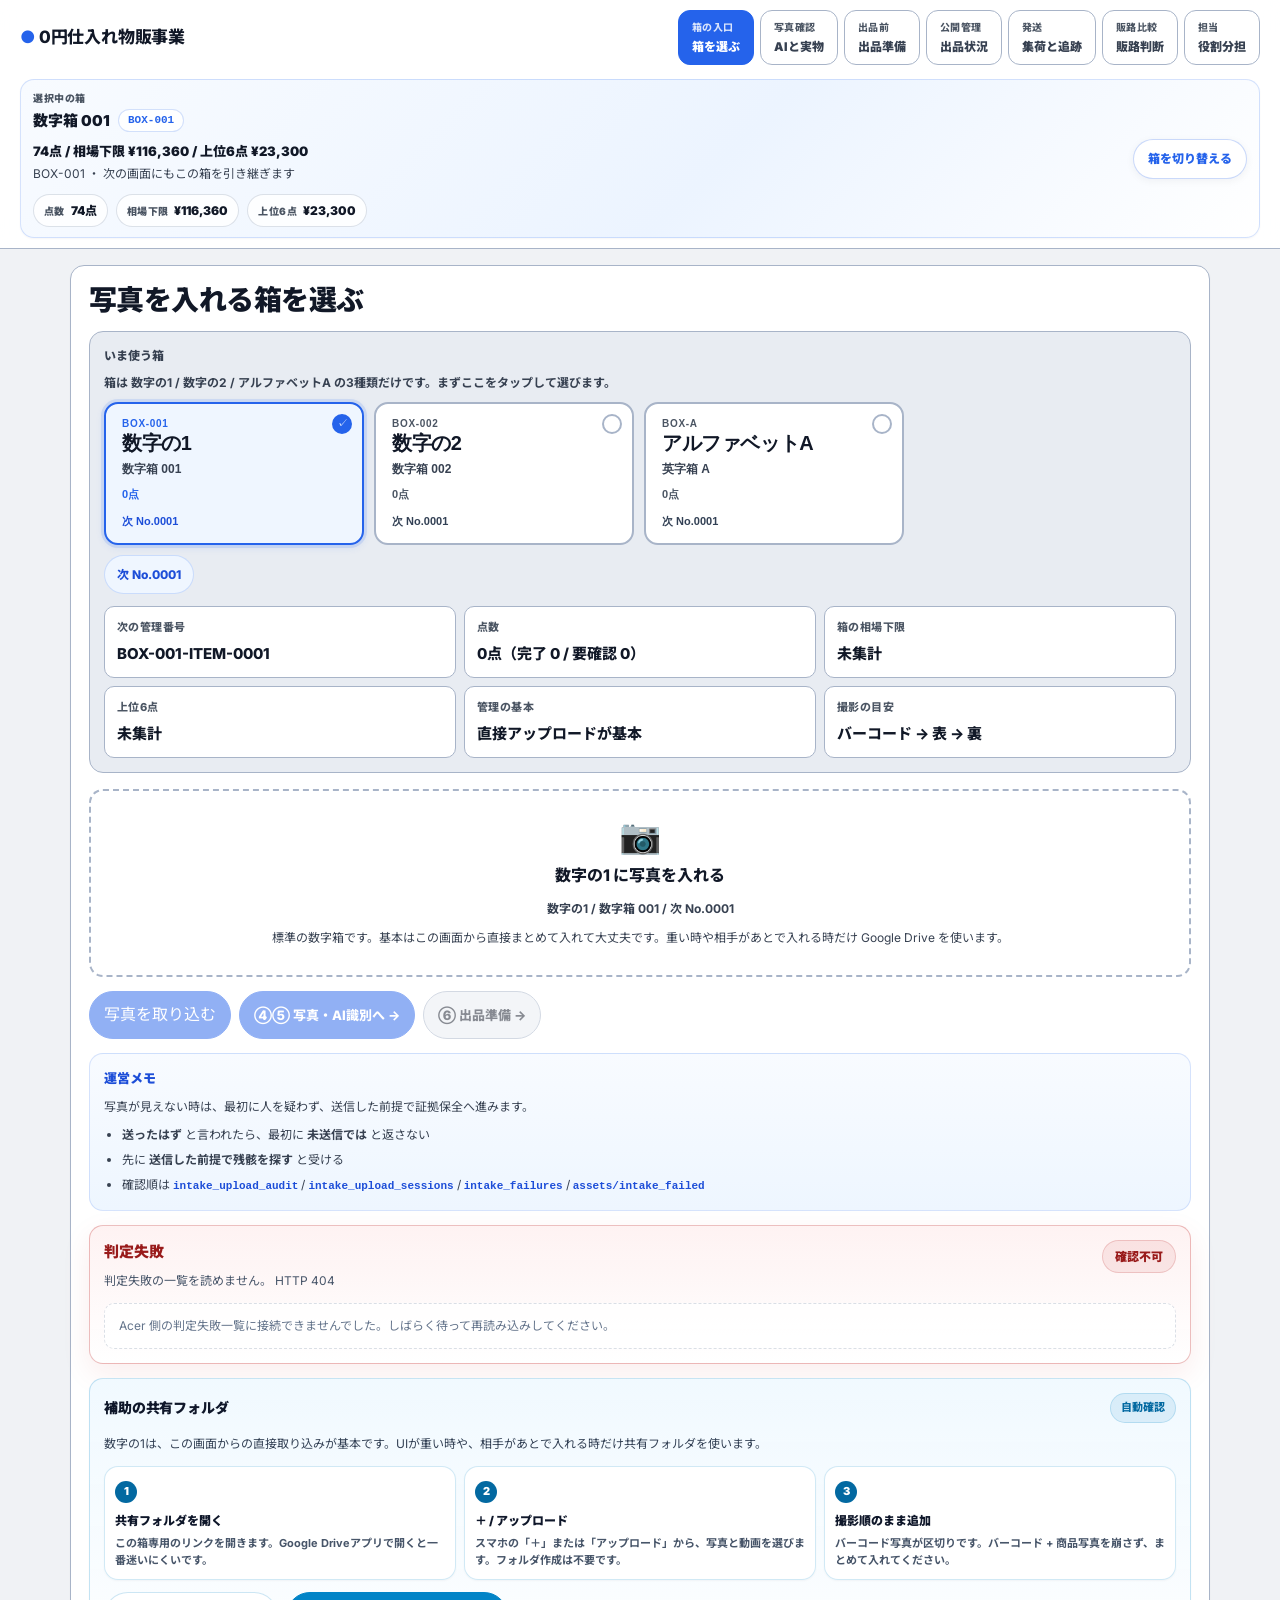
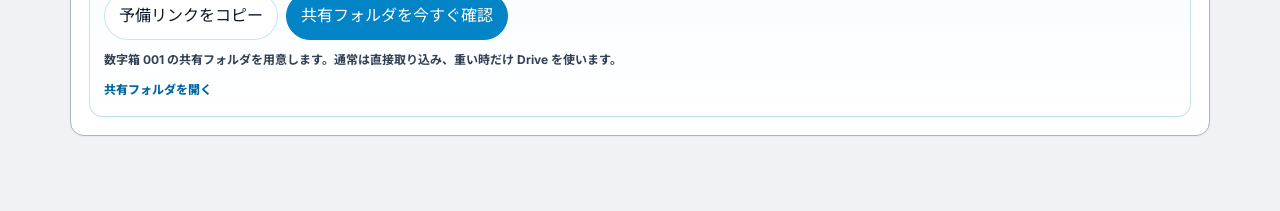
==== commit feeb41b4: "Refresh zero-cost UI and official images Update shared portal UI, add missing official image assets," ====
--- a/index.html
+++ b/index.html
@@ -899,6 +899,53 @@
       return isFinite(normalized) ? normalized : 0;
     }
 
+    function numberFromPrice(value) {
+      if (value == null) return null;
+      var text = String(value).trim();
+      if (!text) return null;
+      var cleaned = text.replace(/[^\d.-]/g, '');
+      if (!cleaned) return null;
+      var parsed = Number(cleaned);
+      return isFinite(parsed) && !isNaN(parsed) ? parsed : null;
+    }
+
+    function formatYen(value) {
+      var parsed = Number(value || 0);
+      if (!isFinite(parsed) || isNaN(parsed) || parsed <= 0) return '未集計';
+      return '¥' + Math.round(parsed).toLocaleString('ja-JP');
+    }
+
+    function itemMarketFloorValue(item) {
+      var commerce = item && item.commerce || {};
+      var resolved = item && item.resolved || {};
+      return numberFromPrice(
+        commerce.market_floor_price
+        || item && item.market_floor_price
+        || item && item.minimum_price
+        || commerce.listing_price
+        || item && item.listing_price
+        || resolved.price_override
+      );
+    }
+
+    function summarizeBoxItems(items) {
+      var prices = [];
+      (items || []).forEach(function(item) {
+        var price = itemMarketFloorValue(item);
+        if (price == null || price <= 0) return;
+        prices.push(price);
+      });
+      prices.sort(function(a, b) { return b - a; });
+      var marketFloorTotal = prices.reduce(function(sum, price) { return sum + price; }, 0);
+      var topSixTotal = prices.slice(0, 6).reduce(function(sum, price) { return sum + price; }, 0);
+      return {
+        pricedItems: prices.length,
+        marketFloorTotal: marketFloorTotal,
+        topSixTotal: topSixTotal,
+        averagePrice: prices.length ? Math.round(marketFloorTotal / prices.length) : 0
+      };
+    }
+
     function padSequence(value){
       return String(Math.max(0, num(value))).padStart(4, '0');
     }
@@ -1044,6 +1091,10 @@
         slotsPerItem: Math.max(1, num(fallbackSlotsPerItem) || slotOrder.length || 3),
         slotOrder: slotOrder,
         sourceDir: meta.sourcePath || '',
+        pricedItems: 0,
+        marketFloorTotal: 0,
+        topSixTotal: 0,
+        averagePrice: 0,
         hasSnapshot: false,
         isDraft: false
       };
@@ -1177,8 +1228,10 @@
 
     function rememberSelectedBox(boxId) {
       selectedBoxId = boxId || '';
+      var selectedBox = boxOptions.filter(function(box) { return box.id === selectedBoxId; })[0] || null;
+      var selectedLabel = selectedBox ? boxChoiceLabel(selectedBox) : '';
       if (window.zeroCostSetBoxId) {
-        window.zeroCostSetBoxId(selectedBoxId, { updateUrl: true });
+        window.zeroCostSetBoxId(selectedBoxId, { updateUrl: true, label: selectedLabel });
         return;
       }
       try {
@@ -1208,6 +1261,7 @@
       var boxCode = String(raw.box_code || boxCodeFromId(boxId, boxLane)).trim().toUpperCase();
       var boxLabel = boxDisplayLabel(boxId, raw.box_label, boxLane, boxCode);
       var items = raw.items || [];
+      var summary = summarizeBoxItems(items);
       var nextSequence = num(raw.next_sequence) || (maxSequence(items) + 1);
       var slotOrder = raw.slot_order || fallbackSlotOrder || [];
       return {
@@ -1224,6 +1278,10 @@
         slotsPerItem: num(raw.slots_per_item) || slotOrder.length || fallbackSlotsPerItem || 3,
         slotOrder: slotOrder,
         sourceDir: raw.source_dir || I.source_dir || '',
+        pricedItems: summary.pricedItems,
+        marketFloorTotal: summary.marketFloorTotal,
+        topSixTotal: summary.topSixTotal,
+        averagePrice: summary.averagePrice,
         hasSnapshot: true,
         isDraft: false
       };
@@ -1413,7 +1471,9 @@
       boxNext.textContent = '次 No.' + padSequence(box.nextSequence);
       var boxRows = [
         ['次の管理番号', box.nextManagementId],
-        ['いまの商品数', String(num(box.totalItems)) + '件（完了 ' + String(num(box.completeItems)) + ' / 要確認 ' + String(num(box.incompleteItems)) + '）'],
+        ['点数', String(num(box.totalItems)) + '点（完了 ' + String(num(box.completeItems)) + ' / 要確認 ' + String(num(box.incompleteItems)) + '）'],
+        ['箱の相場下限', formatYen(box.marketFloorTotal)],
+        ['上位6点', formatYen(box.topSixTotal)],
         ['管理の基本', boxManageLabel(box)],
         ['撮影の目安', boxShootLabel(box)]
       ];
@@ -1456,13 +1516,17 @@
       boxCards.innerHTML = boxOptions.map(function(option) {
         var isSelected = option.id === selectedBoxId;
         var metaParts = [];
-        metaParts.push(String(num(option.totalItems)) + '件');
+        metaParts.push(String(num(option.totalItems)) + '点');
+        if (option.marketFloorTotal > 0) metaParts.push(formatYen(option.marketFloorTotal));
+        var primaryLabel = boxChoiceLabel(option);
+        var secondaryLabel = option.label && option.label !== primaryLabel ? option.label : '';
+        var noteParts = [];
+        if (option.topSixTotal > 0) noteParts.push('上位6点 ' + formatYen(option.topSixTotal));
         if (option.nextManagementId) {
           var seq = option.nextManagementId.replace(option.id + '-ITEM-', 'No.');
-          metaParts.push('次 ' + seq);
+          noteParts.push('次 ' + seq);
         }
-        var primaryLabel = boxChoiceLabel(option);
-        var secondaryLabel = option.label && option.label !== primaryLabel ? option.label : '';
+        var noteText = noteParts.join(' ・ ');
         return '<button class="box-card' + (isSelected ? ' selected' : '') + '"'
           + ' type="button"'
           + ' role="radio"'
@@ -1476,7 +1540,7 @@
           + '<div class="box-card-label">' + esc(primaryLabel) + '</div>'
           + (secondaryLabel ? '<div class="box-card-subtitle">' + esc(secondaryLabel) + '</div>' : '')
           + (metaParts.length ? '<div class="box-card-meta">' + esc(metaParts.join(' · ')) + '</div>' : '')
-          + (boxManageLabel(option) ? '<div class="box-card-note">' + esc(boxManageLabel(option)) + '</div>' : '')
+          + (noteText ? '<div class="box-card-note">' + esc(noteText) + '</div>' : '')
           + '</button>';
       }).join('');
     }
@@ -2353,9 +2417,9 @@
           }
           setDriveStatus((data.box_label || box.label) + ' に '
             + num(data.file_count) + '枚 / ' + num(data.item_count) + '商品ぶんを取り込みました。確認画面を開きます。', 'ok');
-          try {
-            if (window.localStorage && data.box_id) window.localStorage.setItem('zeroCostSelectedBox', data.box_id);
-          } catch (_) {}
+          if (window.zeroCostSetBoxId && data.box_id) {
+            window.zeroCostSetBoxId(data.box_id, { label: data.box_label || box.label, updateUrl: false });
+          }
           setTimeout(function() {
             window.location.href = './intake_cards.html?box='
               + encodeURIComponent(data.box_id || box.id)
@@ -2518,9 +2582,9 @@
           statusEl.textContent = (data.box_label || box.label) + ' に '
             + (data.file_count || selectedFiles.length) + '枚を保存しました。確認画面を開きます。';
           statusEl.style.color = 'var(--green)';
-          try {
-            if (window.localStorage && data.box_id) window.localStorage.setItem('zeroCostSelectedBox', data.box_id);
-          } catch (_) {}
+          if (window.zeroCostSetBoxId && data.box_id) {
+            window.zeroCostSetBoxId(data.box_id, { label: data.box_label || box.label, updateUrl: false });
+          }
           setTimeout(function() {
             window.location.href = './intake_cards.html?box='
               + encodeURIComponent(data.box_id || box.id)
--- a/common.css
+++ b/common.css
@@ -25,6 +25,7 @@
   --purple-bg: rgba(109,40,217,.1);
   --radius: 10px;
   --radius-lg: 14px;
+  --hq-sticky-offset: 53px;
   font-family: 'Inter', 'Noto Sans JP', -apple-system, sans-serif;
 }
 
@@ -56,7 +57,7 @@
   display: flex;
   align-items: center;
   gap: 14px;
-  flex-wrap: nowrap;
+  flex-wrap: wrap;
   min-width: 0;
 }
 
@@ -95,27 +96,194 @@
 
 .hq-nav a {
   flex: 0 0 auto;
-  padding: 7px 13px;
-  border-radius: 8px;
-  font-size: 12px;
-  font-weight: 700;
+  min-height: 52px;
+  padding: 8px 13px;
+  border-radius: 12px;
   border: 1px solid var(--border);
   background: var(--surface);
   color: var(--text-2);
   transition: all .15s;
   text-decoration: none;
+  display: flex;
+  flex-direction: column;
+  justify-content: center;
+  align-items: flex-start;
+  gap: 2px;
+}
+
+.hq-nav-kicker {
+  font-size: 10px;
+  font-weight: 800;
+  letter-spacing: .04em;
+  color: var(--text-3);
+  white-space: nowrap;
+}
+
+.hq-nav-label {
+  font-size: 12px;
+  font-weight: 900;
+  color: inherit;
+  white-space: nowrap;
 }
 
 .hq-nav a:hover {
   border-color: var(--accent);
   color: var(--text);
   background: var(--surface-2);
+}
+
+.hq-nav a:hover .hq-nav-kicker {
+  color: var(--accent);
 }
 
 .hq-nav a.active {
   background: var(--accent);
   border-color: var(--accent);
   color: #fff;
+}
+
+.hq-nav a.active .hq-nav-kicker {
+  color: rgba(255,255,255,.82);
+}
+
+/* ─── Current box ─── */
+.hq-box-context {
+  flex: 0 0 100%;
+  display: flex;
+  align-items: center;
+  justify-content: space-between;
+  gap: 14px;
+  padding: 10px 12px;
+  border-radius: 14px;
+  border: 1px solid rgba(37,99,235,.18);
+  background: linear-gradient(135deg, #f8fbff 0%, #ecf4ff 56%, #ffffff 100%);
+  box-shadow: 0 1px 2px rgba(15,23,42,.04);
+}
+
+.hq-box-context.is-empty {
+  border-color: rgba(148,163,184,.34);
+  background: linear-gradient(135deg, #f8fafc 0%, #eef2f7 100%);
+}
+
+.hq-box-context.is-all {
+  border-color: rgba(14,116,144,.22);
+  background: linear-gradient(135deg, #f3fbff 0%, #e6f7ff 56%, #ffffff 100%);
+}
+
+.hq-box-copy {
+  min-width: 0;
+  display: grid;
+  gap: 3px;
+}
+
+.hq-box-kicker {
+  font-size: 10px;
+  font-weight: 900;
+  letter-spacing: .06em;
+  text-transform: uppercase;
+  color: var(--text-3);
+}
+
+.hq-box-main {
+  display: flex;
+  flex-wrap: wrap;
+  align-items: center;
+  gap: 8px;
+}
+
+.hq-box-name {
+  font-size: 15px;
+  line-height: 1.2;
+  font-weight: 900;
+  color: var(--text);
+}
+
+.hq-box-id {
+  display: inline-flex;
+  align-items: center;
+  padding: 4px 9px;
+  border-radius: 999px;
+  border: 1px solid rgba(37,99,235,.2);
+  background: rgba(255,255,255,.88);
+  font: 11px/1.2 ui-monospace, SFMono-Regular, Menlo, Monaco, Consolas, monospace;
+  font-weight: 800;
+  color: var(--accent);
+}
+
+.hq-box-meta {
+  font-size: 12px;
+  line-height: 1.5;
+  color: var(--text-2);
+}
+
+.hq-box-summary-line {
+  margin-top: 6px;
+  font-size: 13px;
+  font-weight: 900;
+  color: var(--text);
+}
+
+.hq-box-stats {
+  display: flex;
+  flex-wrap: wrap;
+  gap: 8px;
+  margin-top: 8px;
+}
+
+.hq-box-stat {
+  display: inline-flex;
+  align-items: baseline;
+  gap: 6px;
+  padding: 6px 10px;
+  border-radius: 999px;
+  border: 1px solid rgba(148,163,184,.32);
+  background: rgba(255,255,255,.82);
+}
+
+.hq-box-stat-label {
+  font-size: 10px;
+  font-weight: 900;
+  letter-spacing: .04em;
+  color: var(--text-3);
+}
+
+.hq-box-stat-value {
+  font-size: 12px;
+  font-weight: 900;
+  color: var(--text);
+}
+
+.hq-box-action {
+  flex: 0 0 auto;
+  display: inline-flex;
+  align-items: center;
+  justify-content: center;
+  min-height: 40px;
+  padding: 0 14px;
+  border-radius: 999px;
+  border: 1px solid rgba(37,99,235,.24);
+  background: #ffffff;
+  color: var(--accent);
+  font-size: 12px;
+  font-weight: 900;
+  box-shadow: 0 2px 8px rgba(15,23,42,.05);
+  text-decoration: none;
+}
+
+.hq-box-action:hover {
+  background: #eff6ff;
+  color: #1d4ed8;
+}
+
+@media (max-width: 720px) {
+  .hq-box-context {
+    align-items: flex-start;
+    flex-direction: column;
+  }
+
+  .hq-box-action {
+    width: 100%;
+  }
 }
 
 /* ─── Wrap ─── */
@@ -223,4 +391,15 @@
     margin-left: 0;
     justify-content: flex-start;
   }
-}
+  .hq-nav a {
+    min-height: 48px;
+  }
+  .hq-box-context {
+    width: 100%;
+    align-items: flex-start;
+    flex-direction: column;
+  }
+  .hq-box-action {
+    width: 100%;
+  }
+}
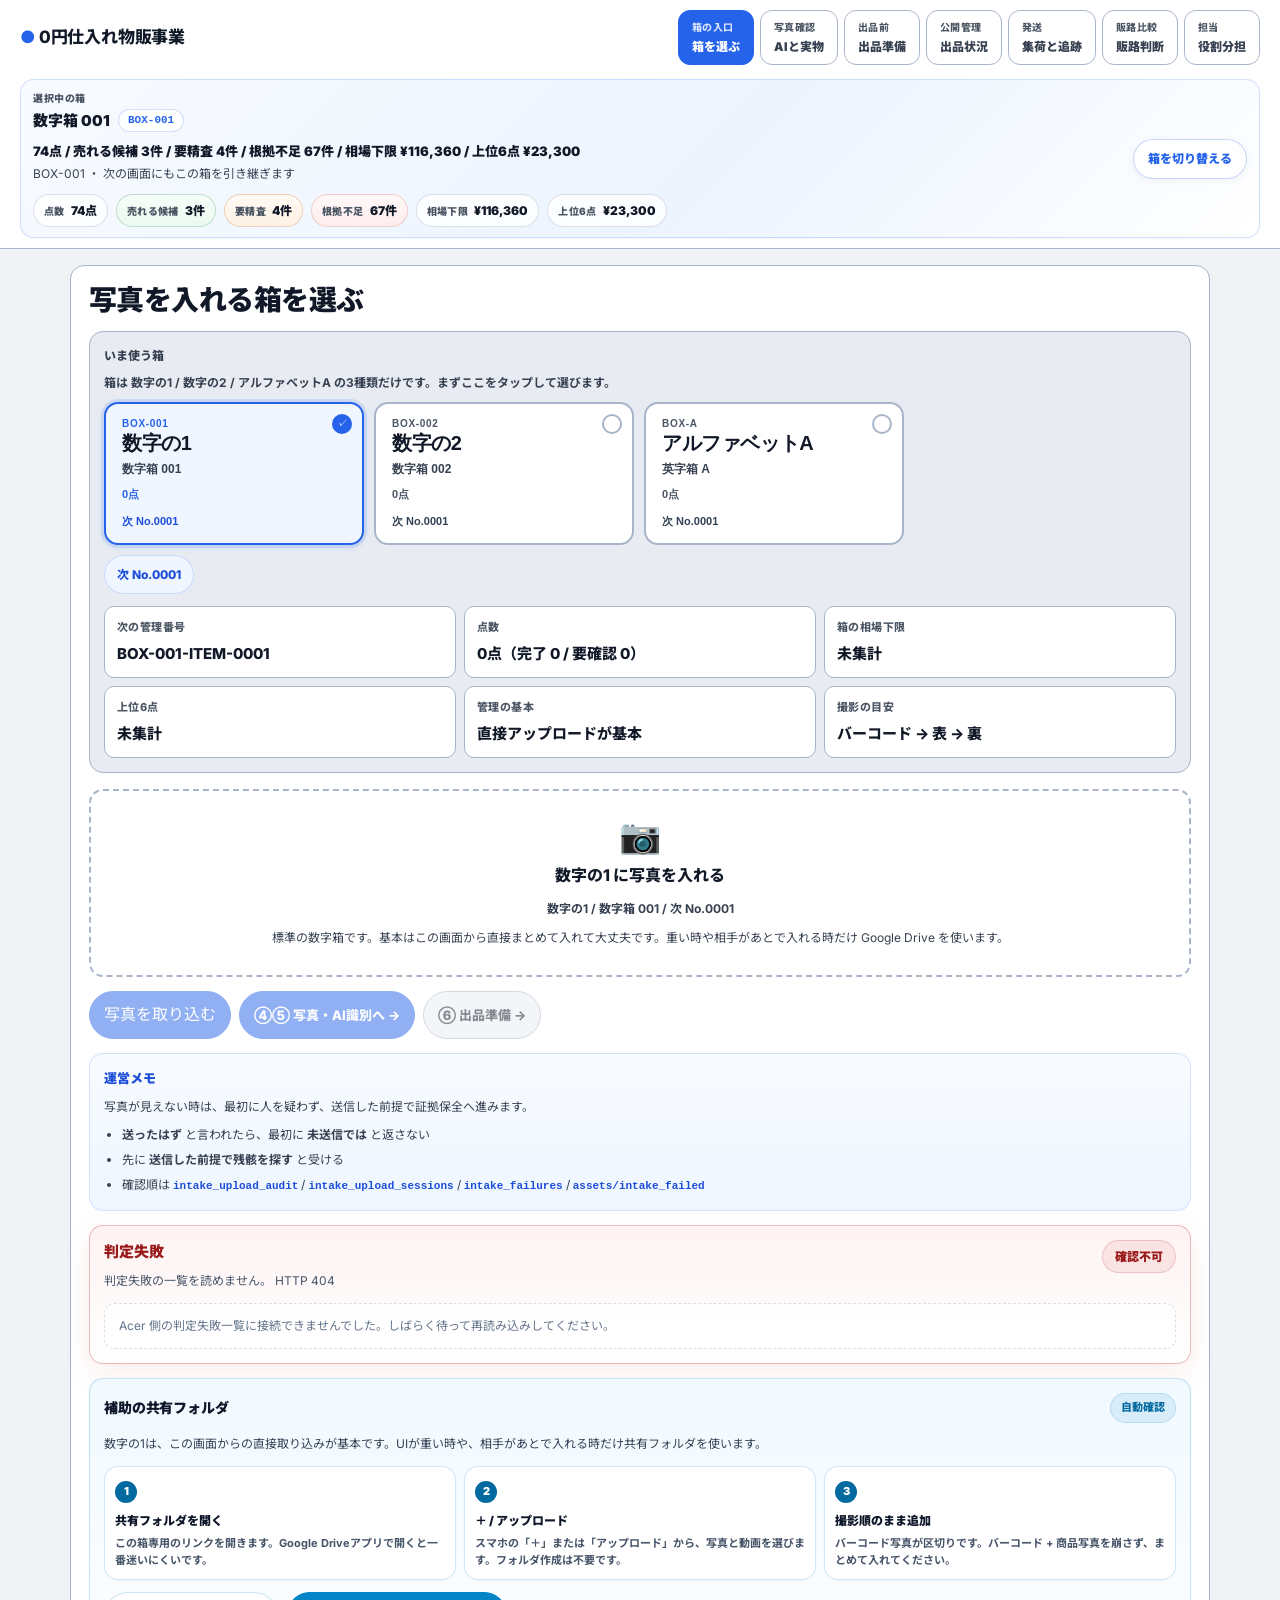
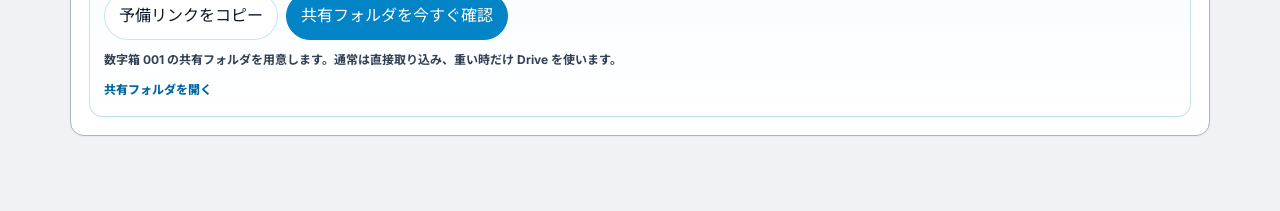
==== commit 30aca924: "Tighten BOX-A sell-ready audit" ====
--- a/index.html
+++ b/index.html
@@ -1469,14 +1469,18 @@
       }).join('');
       renderBoxCards();
       boxNext.textContent = '次 No.' + padSequence(box.nextSequence);
+      var liveSummary = window.zeroCostGetBoxSummary
+        ? window.zeroCostGetBoxSummary(box.id || box.box_id || '')
+        : null;
       var boxRows = [
         ['次の管理番号', box.nextManagementId],
         ['点数', String(num(box.totalItems)) + '点（完了 ' + String(num(box.completeItems)) + ' / 要確認 ' + String(num(box.incompleteItems)) + '）'],
         ['箱の相場下限', formatYen(box.marketFloorTotal)],
         ['上位6点', formatYen(box.topSixTotal)],
+        liveSummary ? ['売る気の監査', '売れる候補 ' + String(num(liveSummary.readyItems)) + ' / 要精査 ' + String(num(liveSummary.reviewItems)) + (num(liveSummary.blockedItems) ? ' / 根拠不足 ' + String(num(liveSummary.blockedItems)) : '')] : null,
         ['管理の基本', boxManageLabel(box)],
         ['撮影の目安', boxShootLabel(box)]
-      ];
+      ].filter(Boolean);
       if (box.sourcePath) boxRows.push(['実体パス', box.sourcePath]);
       boxGrid.innerHTML = boxRows.map(function(row) {
         return '<div class="box-kpi"><div class="box-kpi-label">' + esc(row[0]) + '</div><div class="box-kpi-value">' + esc(row[1]) + '</div></div>';
--- a/common.css
+++ b/common.css
@@ -240,6 +240,21 @@
   background: rgba(255,255,255,.82);
 }
 
+.hq-box-stat.is-ready {
+  border-color: rgba(21,128,61,.24);
+  background: linear-gradient(180deg, #f6fdf8 0%, #ebfaf0 100%);
+}
+
+.hq-box-stat.is-review {
+  border-color: rgba(180,83,9,.24);
+  background: linear-gradient(180deg, #fffaf5 0%, #fff1e4 100%);
+}
+
+.hq-box-stat.is-blocked {
+  border-color: rgba(185,28,28,.18);
+  background: linear-gradient(180deg, #fff8f8 0%, #ffeded 100%);
+}
+
 .hq-box-stat-label {
   font-size: 10px;
   font-weight: 900;
